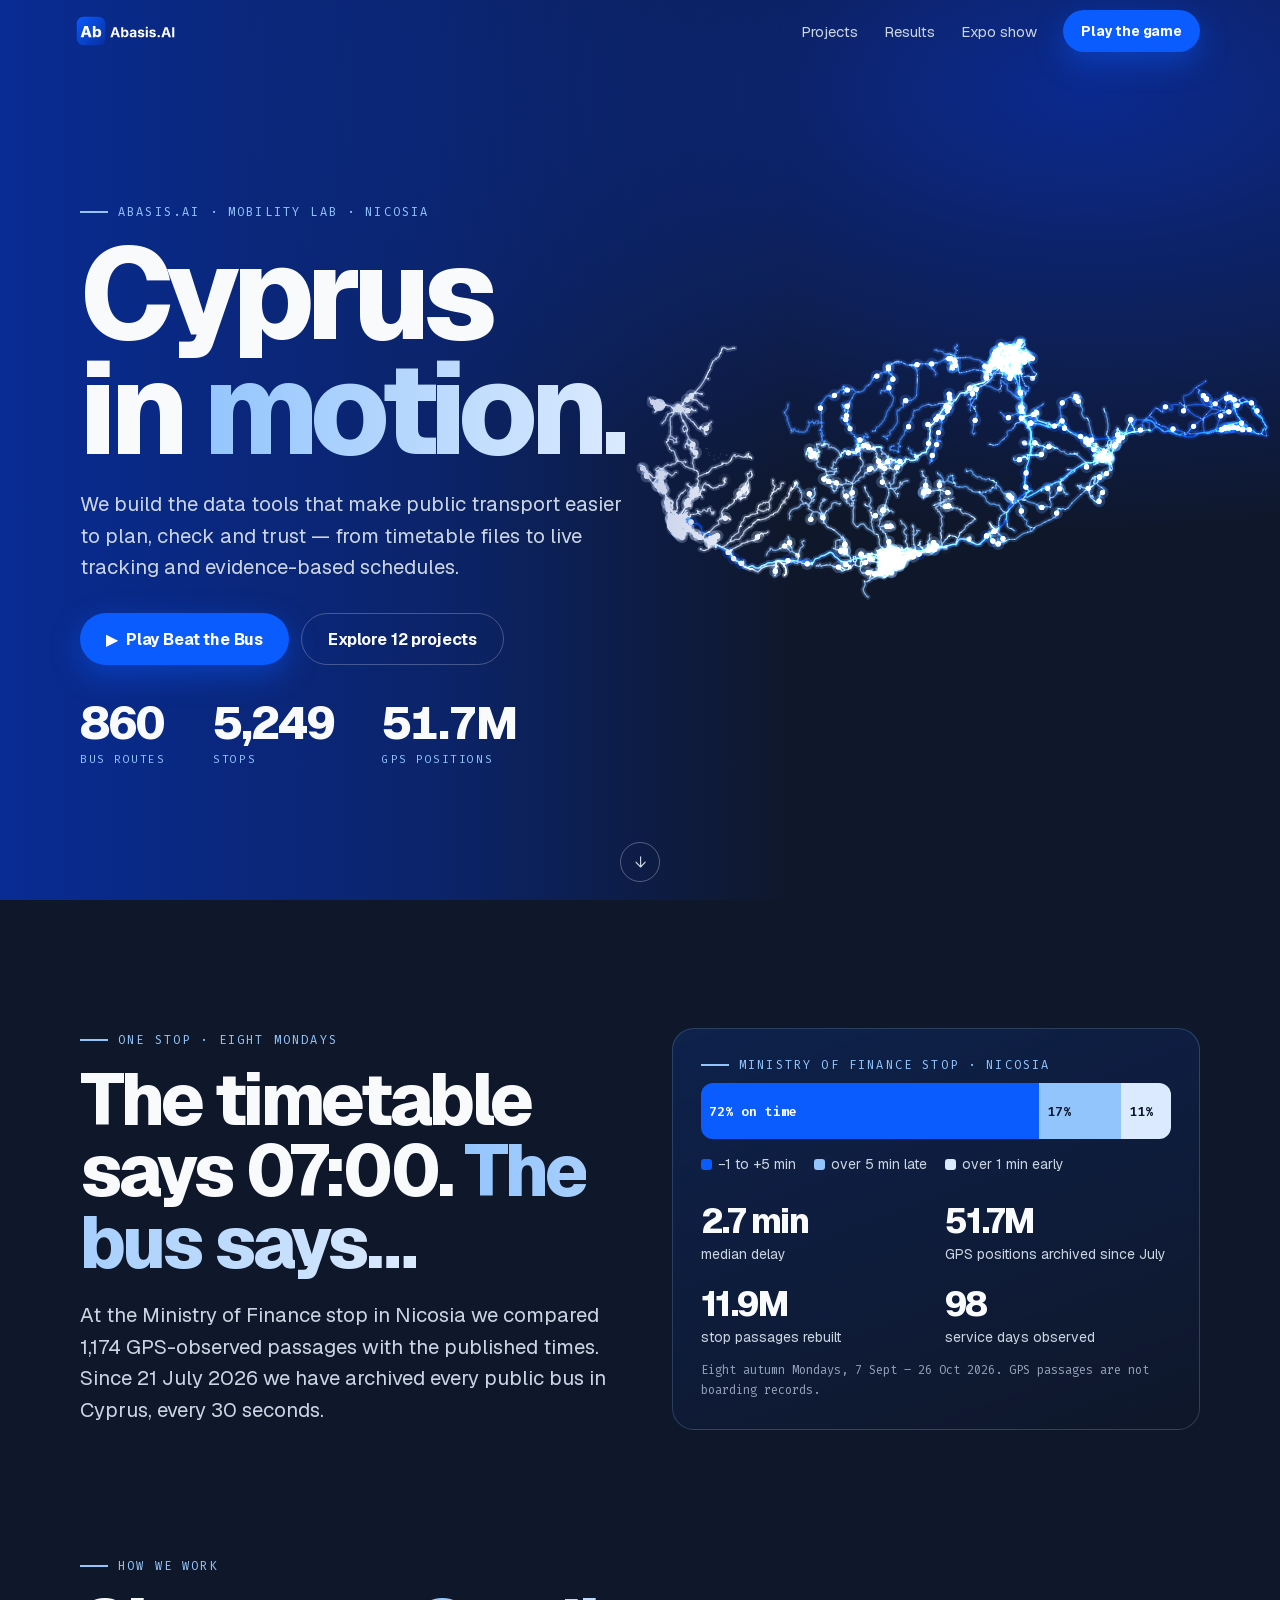
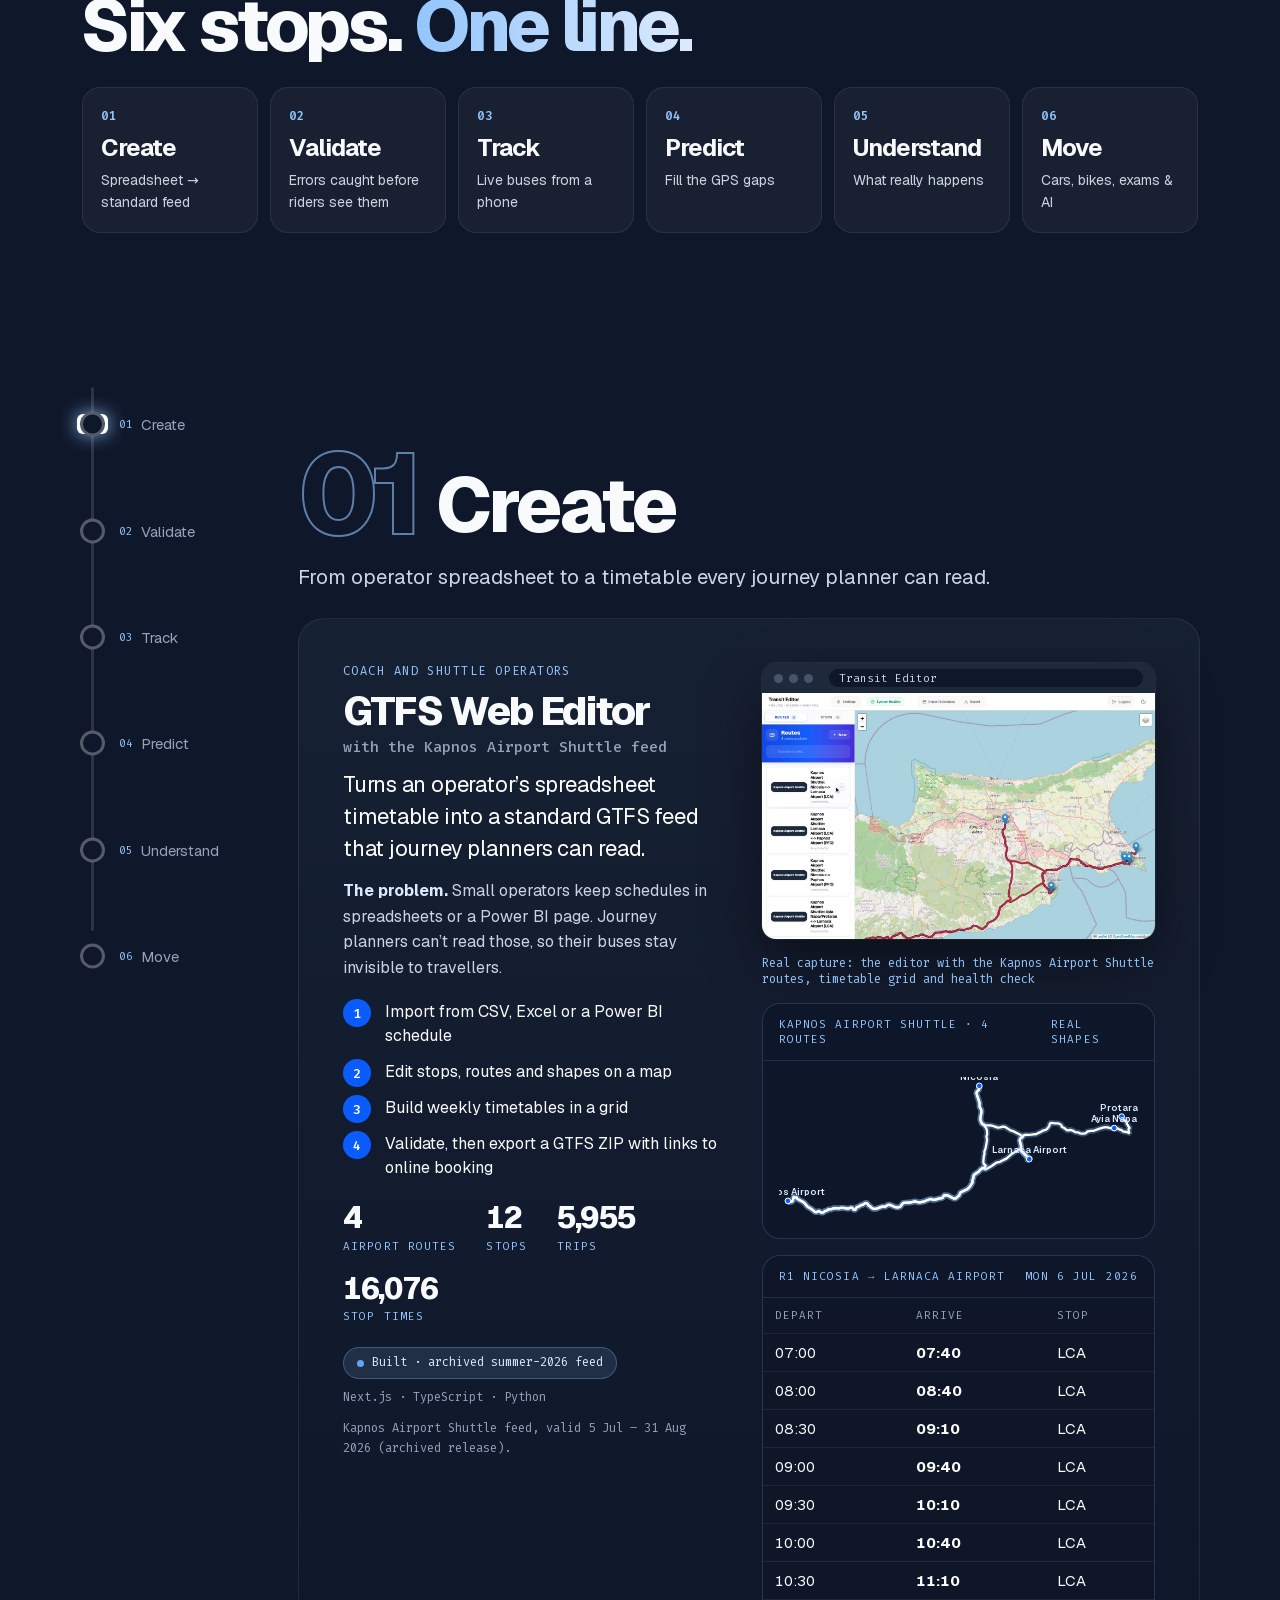
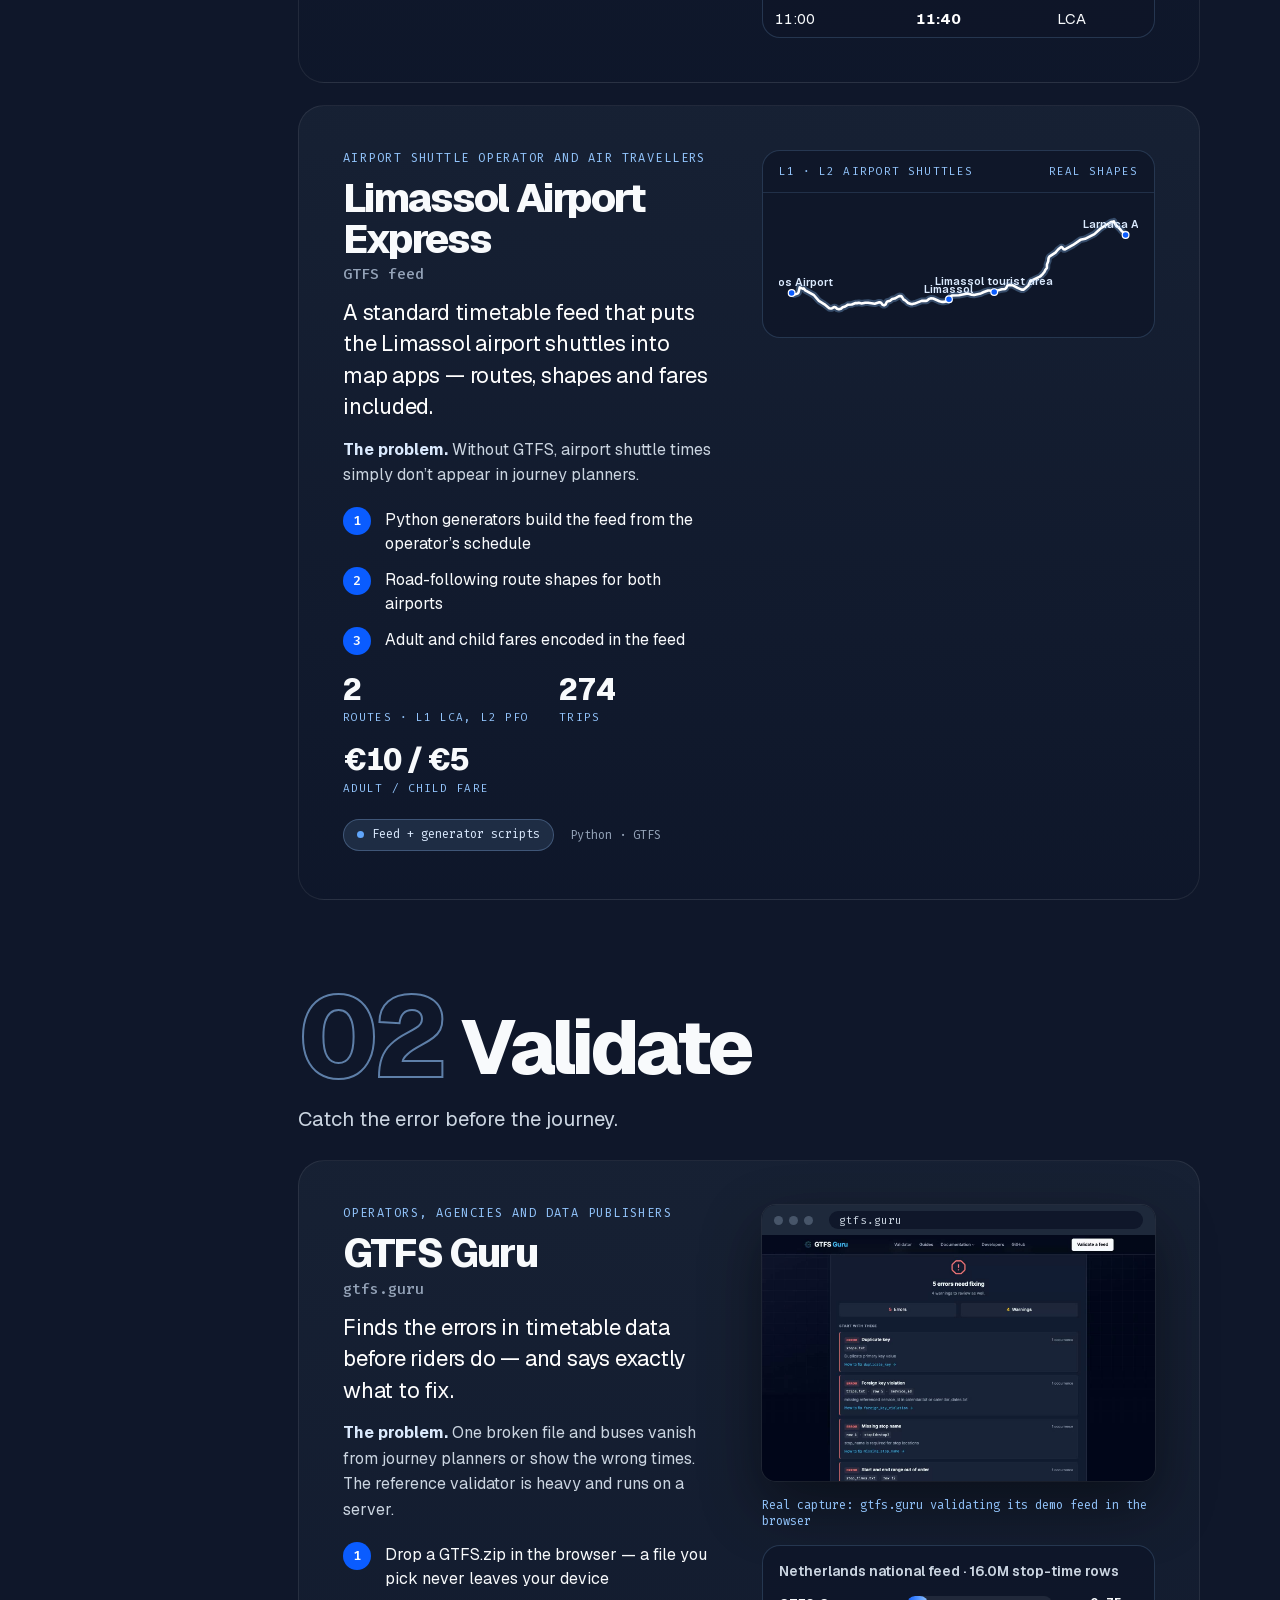
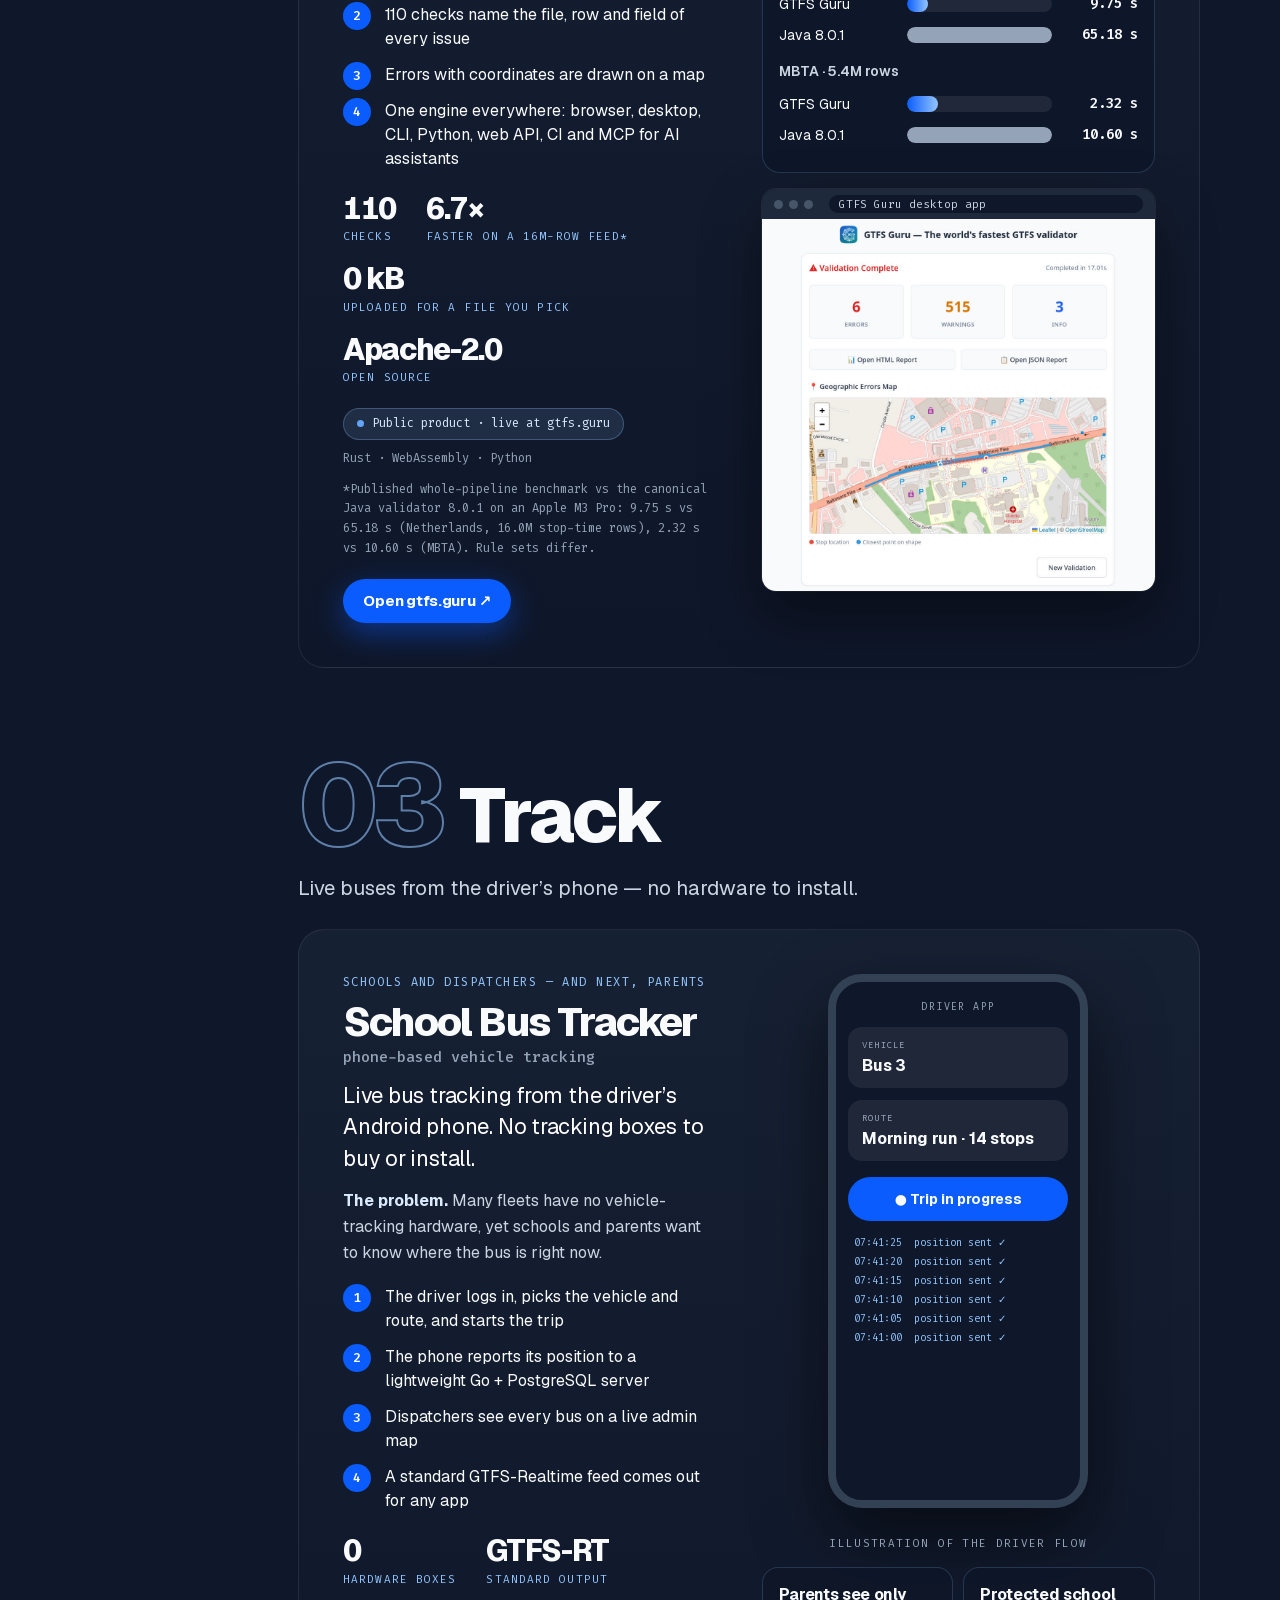
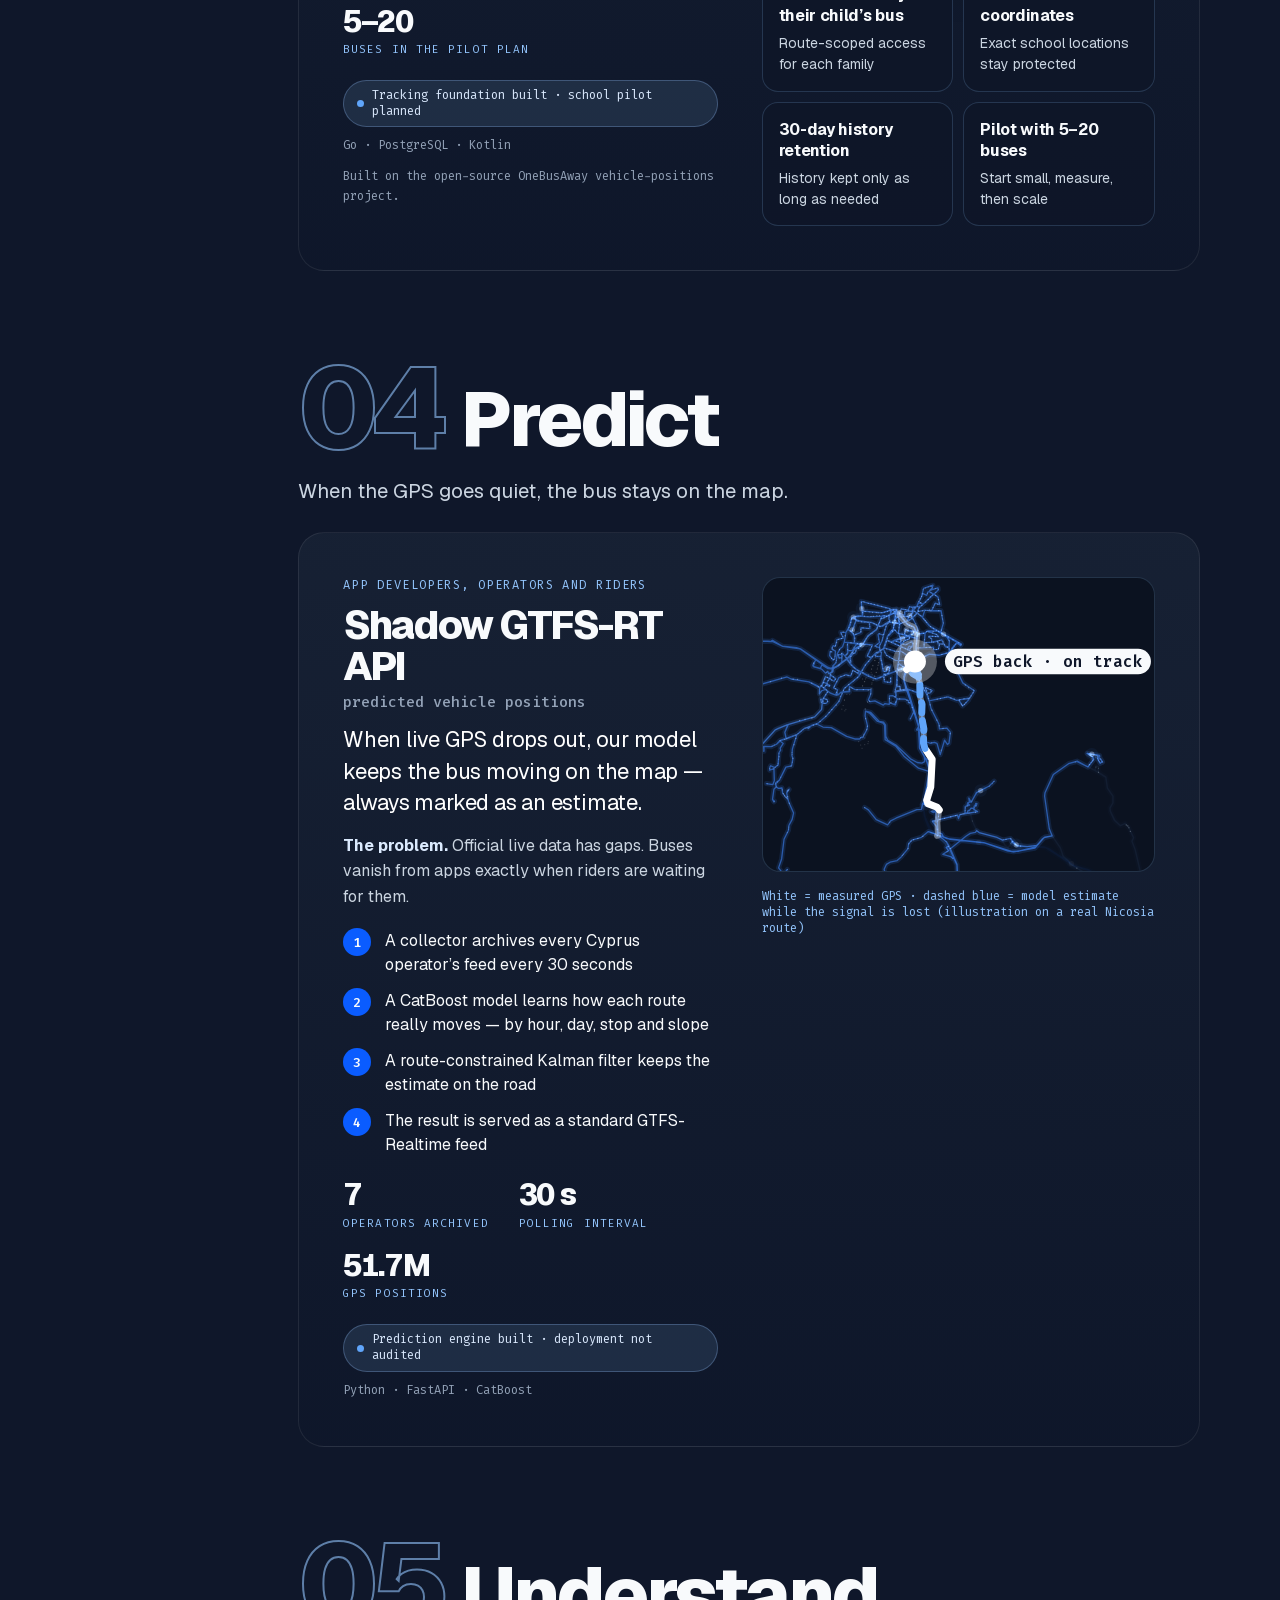
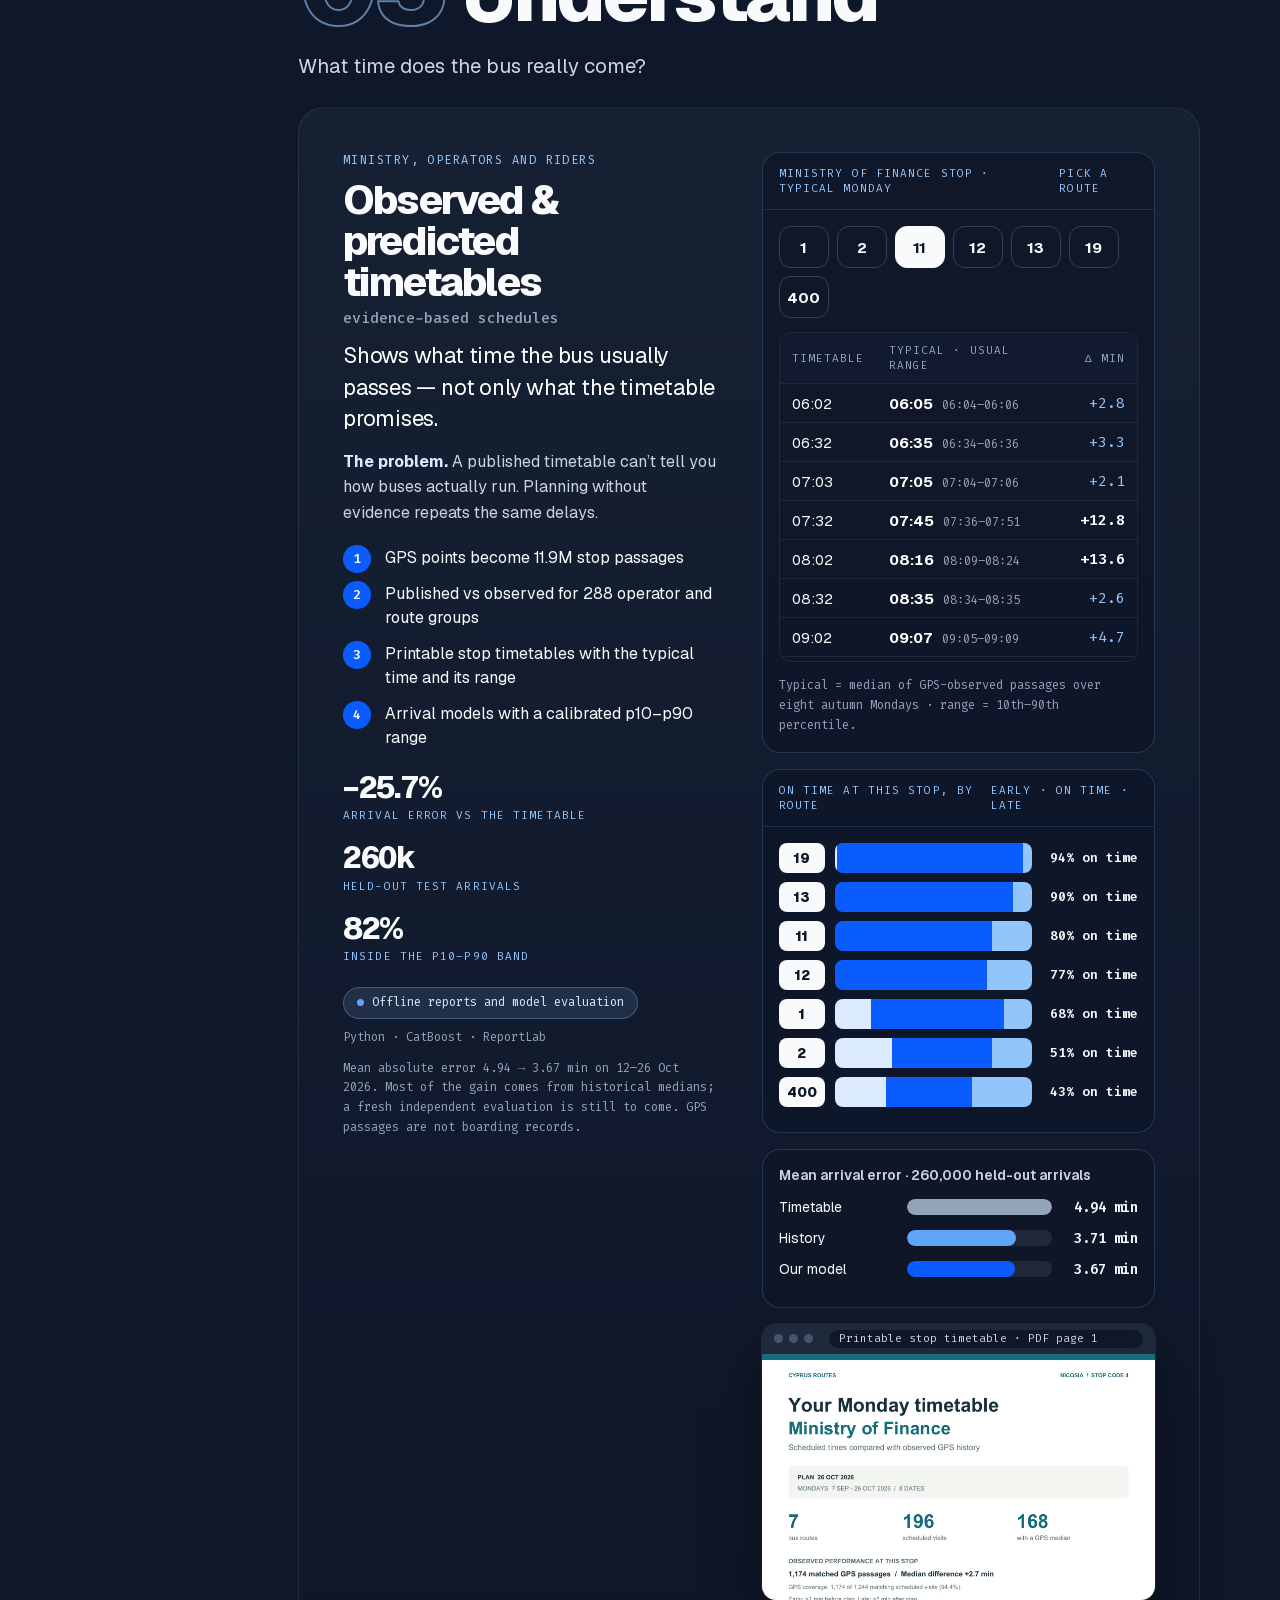
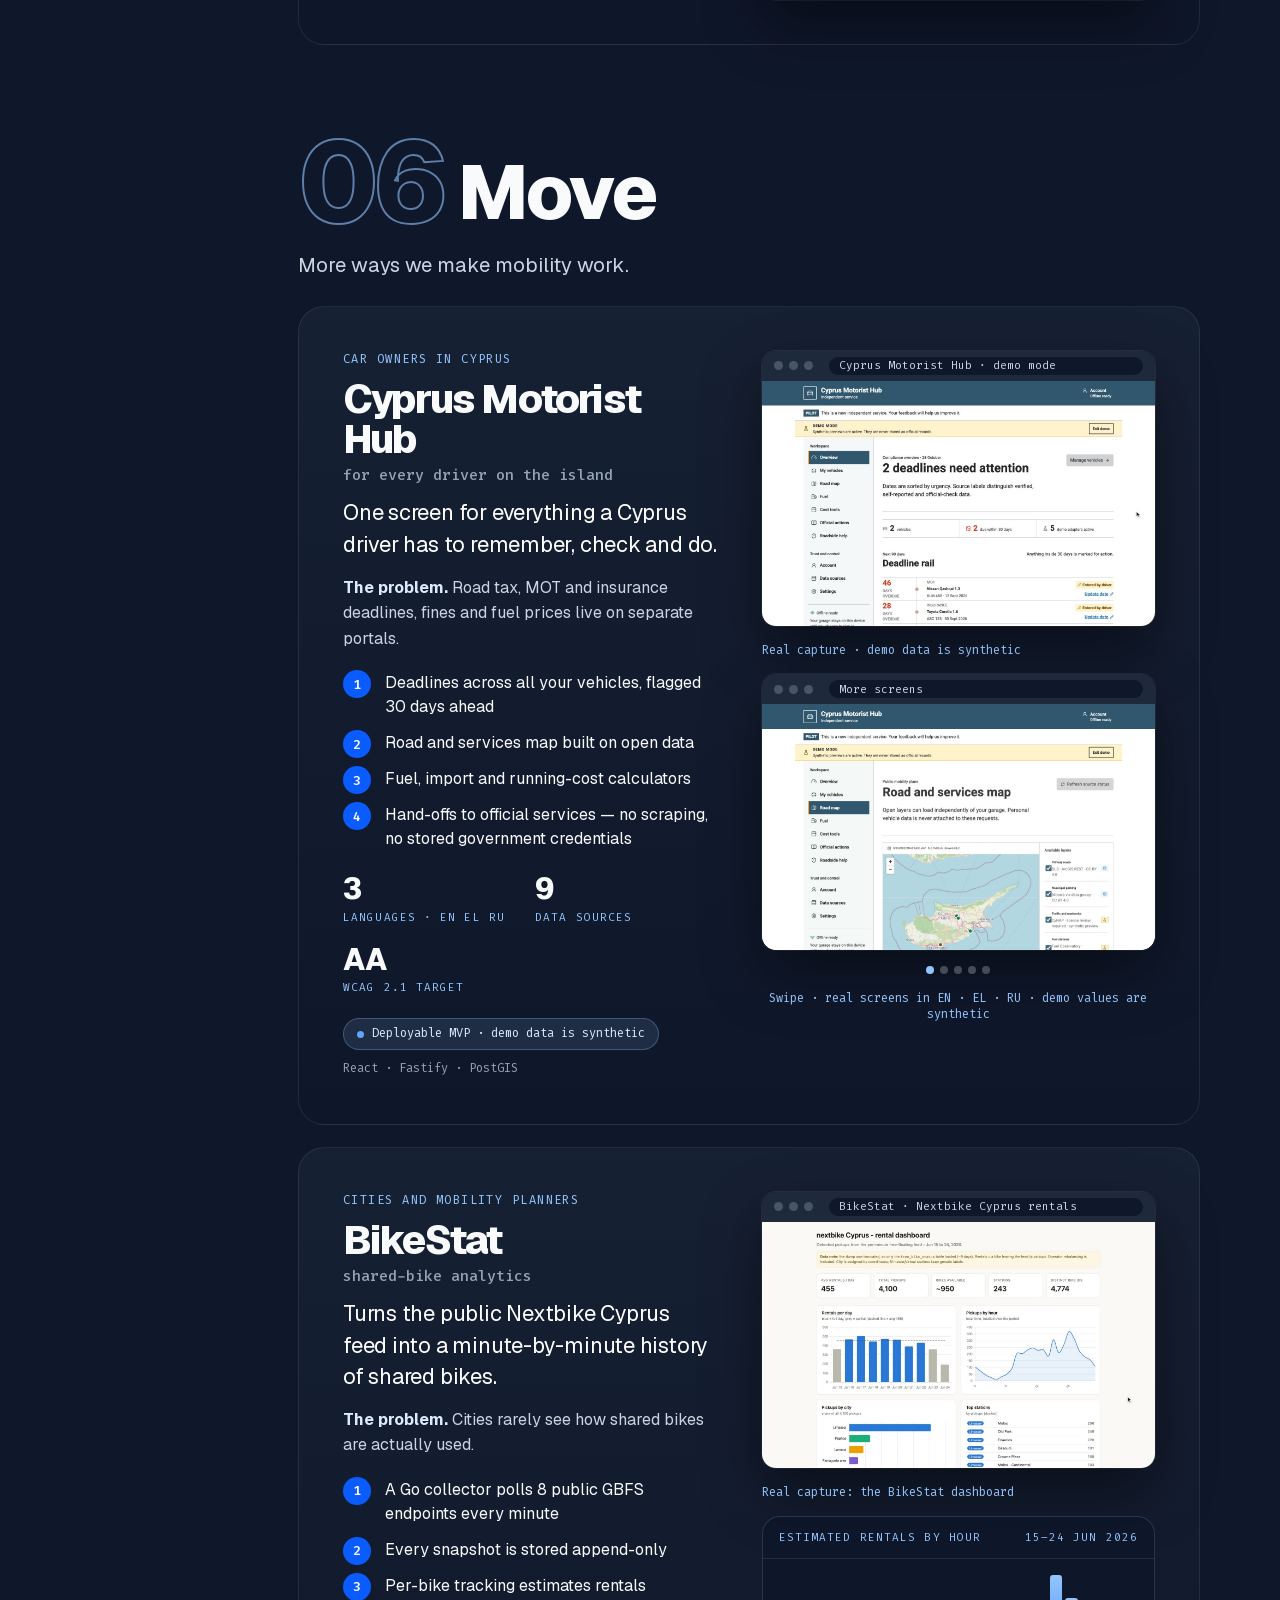
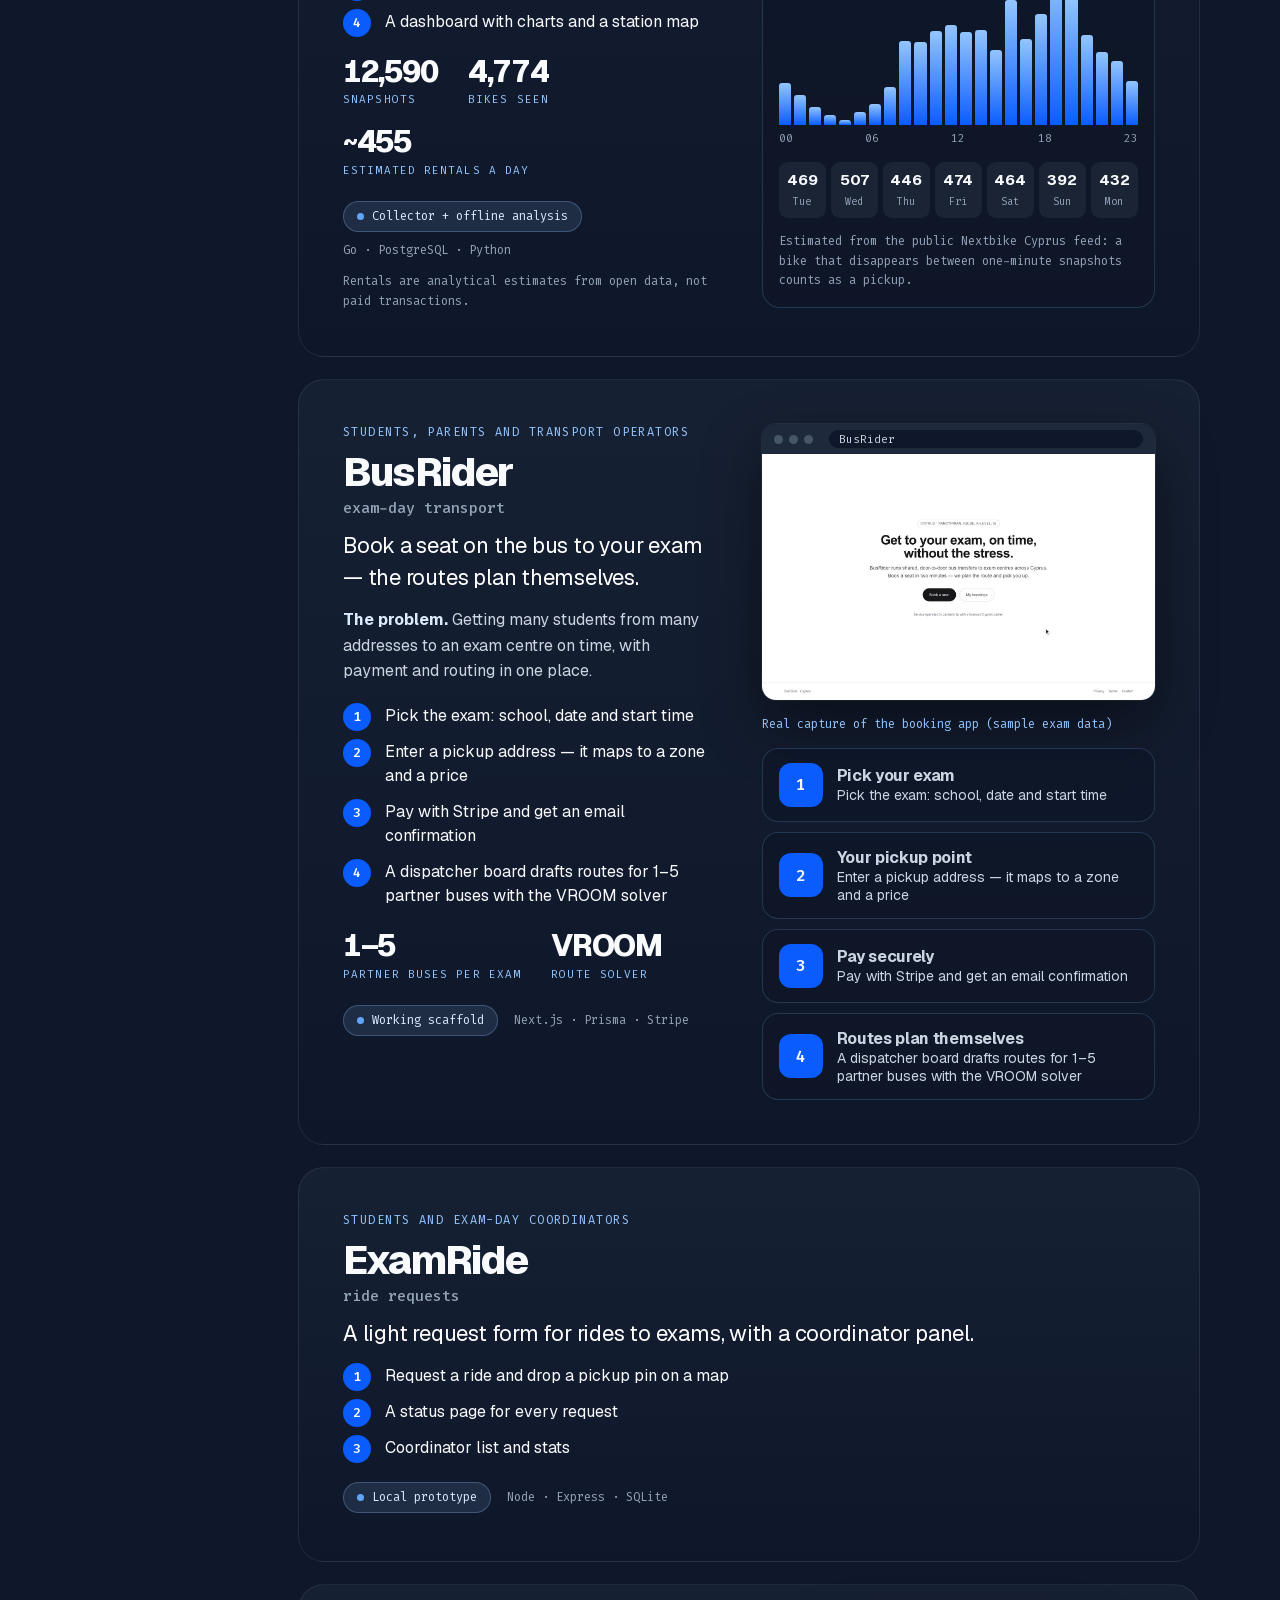
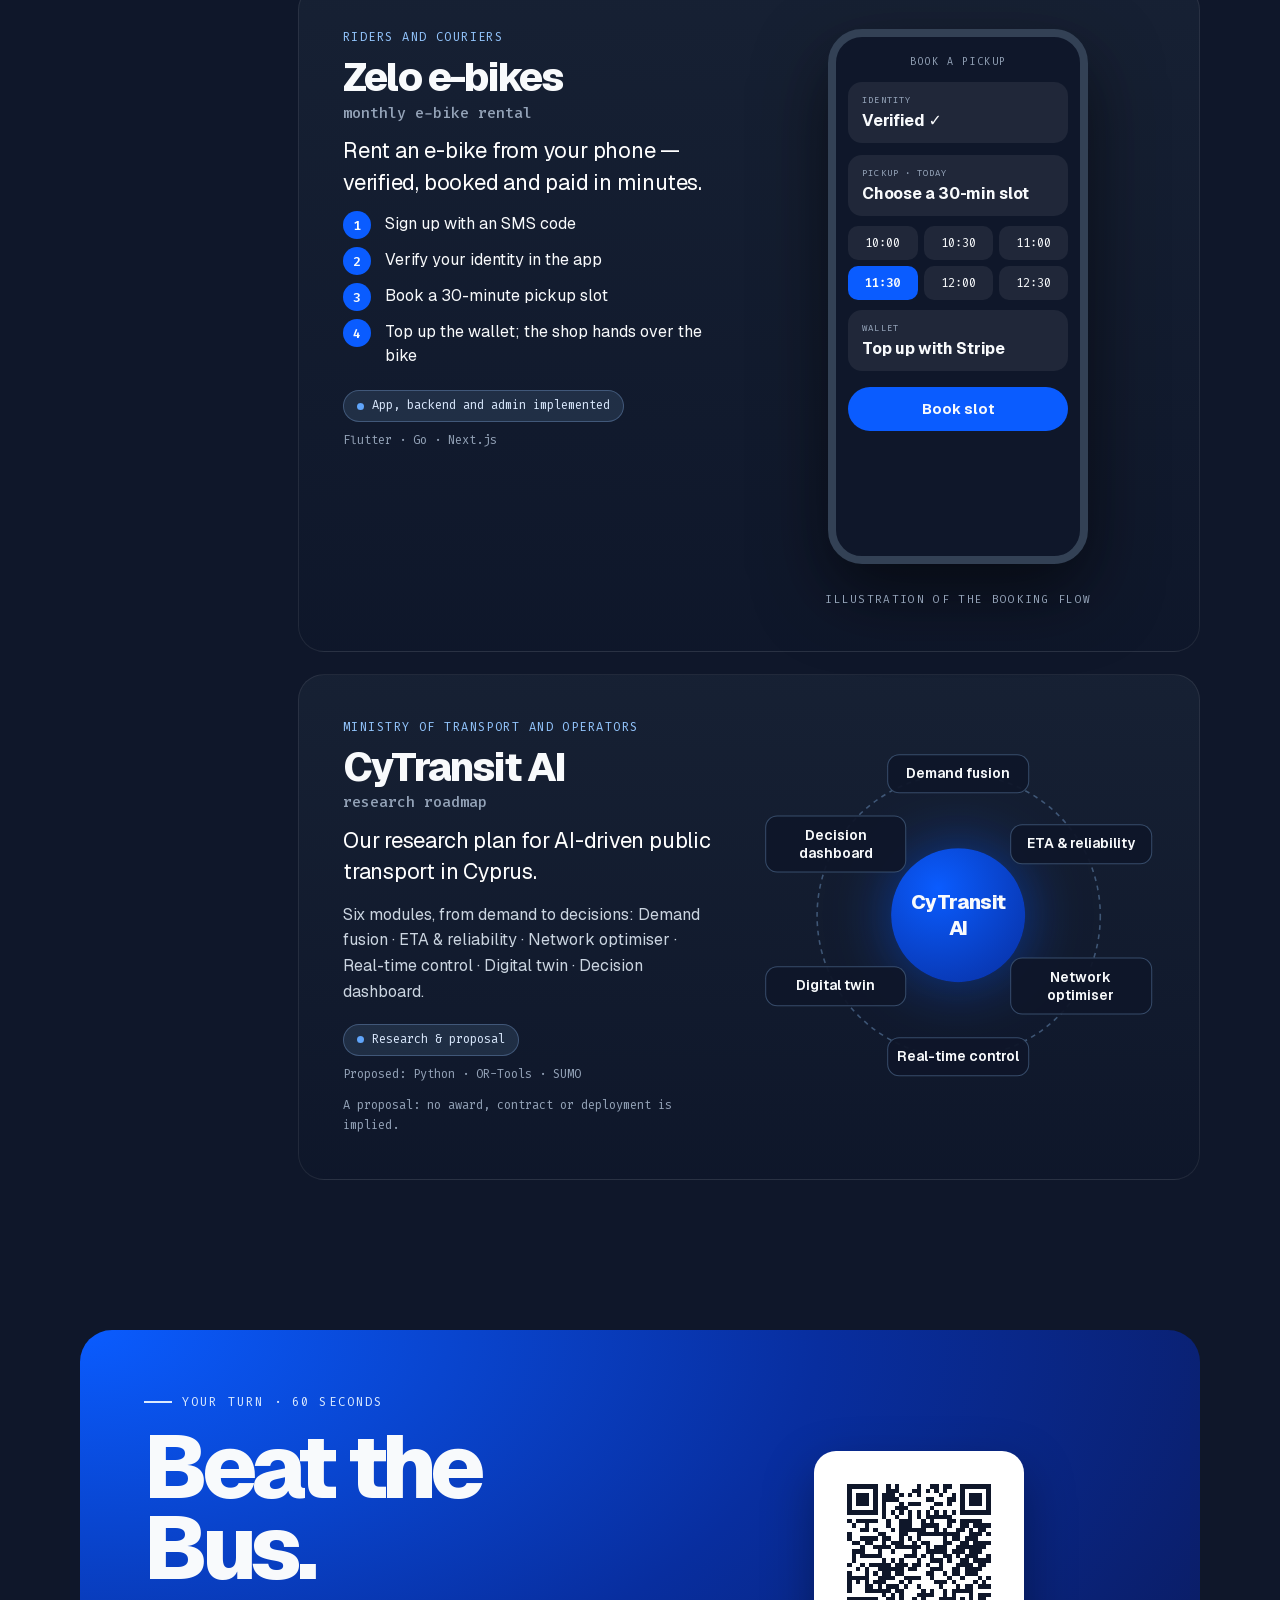
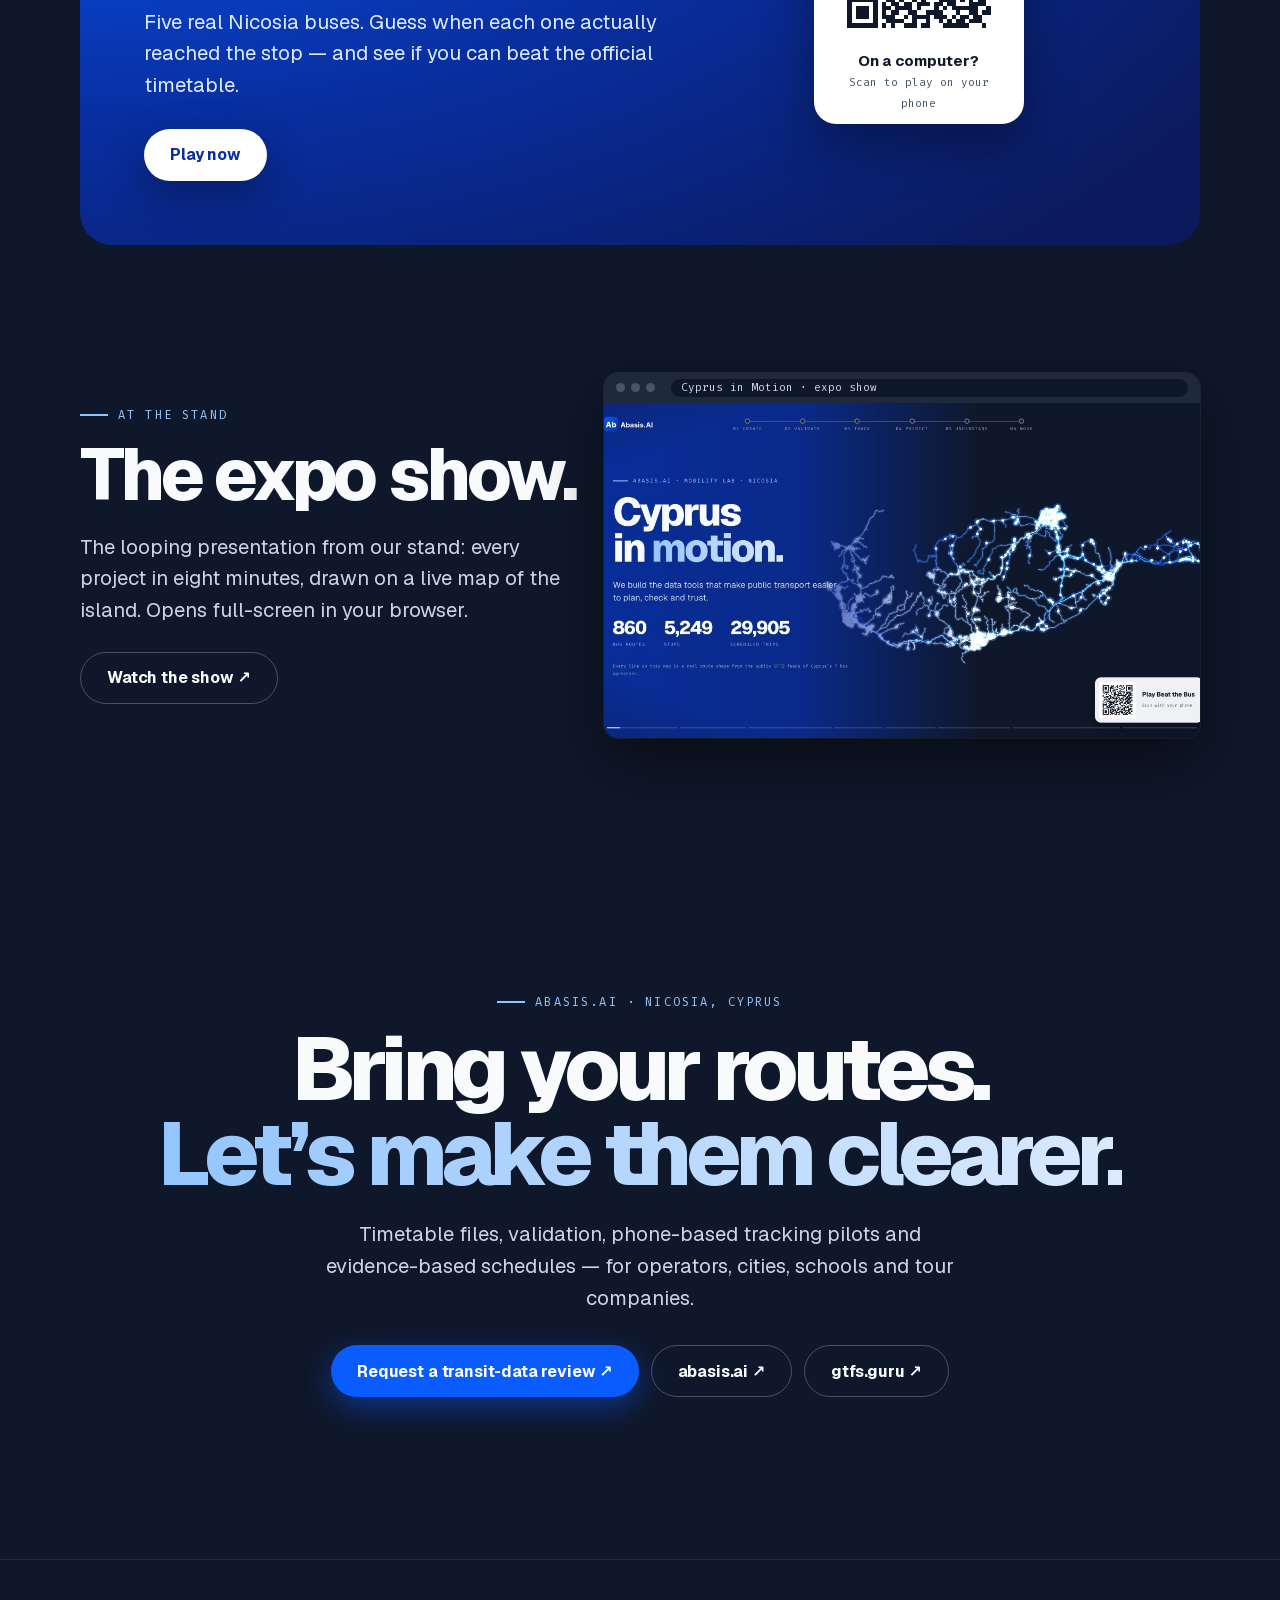
==== index.html @ db2552d0 "Cyprus in Motion expo kit: website, show, game and print Showcase site with all 12 Abasis.AI transpo" ====
<!doctype html>
<html lang="en">
<head>
<meta charset="utf-8">
<meta name="viewport" content="width=device-width, initial-scale=1, viewport-fit=cover">
<title>Cyprus in Motion — Abasis.AI transport projects</title>
<meta name="description" content="Twelve Abasis.AI projects that make public transport in Cyprus easier to plan, check and trust: GTFS creation and validation, phone-based tracking, predicted positions, observed timetables and more.">
<meta name="theme-color" content="#0F172A">
<meta property="og:type" content="website">
<meta property="og:title" content="Cyprus in Motion — Abasis.AI">
<meta property="og:description" content="Better data. Better journeys. Twelve transport projects built in Cyprus — and a game: can you beat the bus timetable?">
<meta property="og:url" content="https://abasis-ltd.github.io/cyprus-in-motion/">
<meta property="og:image" content="https://abasis-ltd.github.io/cyprus-in-motion/media/og.jpg">
<meta name="twitter:card" content="summary_large_image">
<link rel="icon" href="assets/abasis-icon.svg">
<link rel="stylesheet" href="expo.css">
<style>
  html { scroll-behavior: smooth; }
  html, body { height: auto; }
  body { overflow-x: hidden; }
  ::selection { background: var(--blue); color: #fff; }
  .wrap { max-width: 1200px; margin: 0 auto; padding: 0 20px; }
  @media (min-width: 900px) { .wrap { padding: 0 40px; } }
  h1, h2, h3 { margin: 0; letter-spacing: -.045em; }
  em { font-style: normal; background: linear-gradient(90deg, #93c5fd, #dbeafe); -webkit-background-clip: text; background-clip: text; color: transparent; }
  a { text-decoration: none; }
  .kicker { font-size: 12px; margin: 0 0 16px; display: flex; align-items: center; gap: 10px; }
  .kicker::before { content: ""; width: 28px; height: 2px; background: currentColor; }
  .lede { font-size: clamp(17px, 1.6vw, 21px); line-height: 1.55; color: var(--text-2); margin: 0; }
  .btn { display: inline-flex; align-items: center; justify-content: center; gap: 10px; min-height: 52px; padding: 0 26px; border-radius: 999px; font-weight: 700; font-size: 16px; letter-spacing: -.01em; transition: transform .15s, box-shadow .2s, background .2s; }
  .btn:active { transform: scale(.97); }
  .btn.primary { background: var(--blue); color: #fff; box-shadow: 0 10px 30px rgba(10,92,255,.45); }
  .btn.primary:hover { background: #2a6dff; box-shadow: 0 14px 40px rgba(10,92,255,.6); }
  .btn.ghost { color: var(--ink); border: 1.5px solid rgba(248,250,252,.25); }
  .btn.ghost:hover { border-color: var(--blue-soft); }
  .btn.small { min-height: 44px; padding: 0 20px; font-size: 15px; }
  .pill { display: inline-flex; align-items: center; gap: 8px; font-family: var(--mono); font-size: 12px; padding: 7px 13px; border-radius: 99px; background: rgba(147,197,253,.12); color: var(--blue-pale); border: 1px solid rgba(147,197,253,.28); line-height: 1.3; }
  .pill::before { content: ""; flex: none; width: 7px; height: 7px; border-radius: 50%; background: var(--blue-mid); }
  .fine { font-family: var(--mono); font-size: 12px; line-height: 1.65; color: var(--muted); margin: 14px 0 0; }
  .rv { opacity: 0; transform: translateY(26px); transition: opacity .8s cubic-bezier(.2,.7,.2,1), transform .8s cubic-bezier(.2,.7,.2,1); }
  .rv.in { opacity: 1; transform: none; }
  @media (prefers-reduced-motion: reduce) { .rv { opacity: 1; transform: none; transition: none; } html { scroll-behavior: auto; } }

  /* nav */
  .nav { position: fixed; top: 0; left: 0; right: 0; z-index: 30; padding: 10px 0; padding-top: max(10px, env(safe-area-inset-top)); transition: background .3s, backdrop-filter .3s; }
  .nav.solid { background: rgba(15,23,42,.82); backdrop-filter: blur(14px); -webkit-backdrop-filter: blur(14px); border-bottom: 1px solid rgba(248,250,252,.06); }
  .nav .wrap { display: flex; align-items: center; justify-content: space-between; gap: 16px; }
  .nav img { height: 38px; margin-left: -8px; display: block; }
  .nav nav { display: flex; align-items: center; gap: 26px; font-size: 15px; color: var(--text-2); }
  .nav nav a:hover { color: #fff; }
  .nav nav .hide-m { display: none; }
  @media (min-width: 860px) { .nav nav .hide-m { display: inline; } }
  .nav .btn { min-height: 42px; padding: 0 18px; font-size: 14px; }

  /* hero */
  .hero { position: relative; min-height: 100svh; display: flex; align-items: flex-end; overflow: hidden; background: radial-gradient(120% 90% at 85% 10%, #0b2a8f 0%, var(--night) 55%); }
  #hero-map { position: absolute; inset: 0; width: 100%; height: 100%; }
  .hero::after { content: ""; position: absolute; inset: 0; pointer-events: none; background: linear-gradient(180deg, rgba(15,23,42,0) 35%, rgba(15,23,42,.85) 78%, var(--night) 100%); }
  @media (min-width: 900px) { .hero { align-items: center; } .hero::after { background: linear-gradient(90deg, rgba(8,46,159,.9) 0%, rgba(8,46,159,.55) 34%, rgba(15,23,42,0) 62%), linear-gradient(180deg, transparent 75%, var(--night) 100%); } }
  .hero-in { position: relative; z-index: 2; padding-bottom: 48px; padding-top: 120px; width: 100%; }
  .hero-in > * { max-width: 620px; }
  .hero h1 { font-size: clamp(60px, 13vw, 128px); line-height: .9; letter-spacing: -.06em; font-weight: 800; margin-bottom: 22px; }
  .hero .lede { max-width: 560px; margin-bottom: 30px; }
  .cta-row { display: flex; flex-wrap: wrap; gap: 12px; margin-bottom: 34px; }
  .hero-stats { display: flex; gap: clamp(22px, 4vw, 48px); flex-wrap: wrap; }
  .hero-stats b { display: block; font-size: clamp(30px, 4vw, 46px); font-weight: 800; letter-spacing: -.045em; font-variant-numeric: tabular-nums; line-height: 1.05; }
  .hero-stats span { font-family: var(--mono); font-size: 11px; letter-spacing: .14em; text-transform: uppercase; color: var(--blue-soft); }
  .scroll-cue { position: absolute; z-index: 3; left: 50%; bottom: 18px; transform: translateX(-50%); width: 40px; height: 40px; border-radius: 50%; border: 1.5px solid rgba(248,250,252,.3); display: none; place-items: center; color: var(--text-2); animation: bob 2s infinite; }
  @media (min-width: 900px) { .scroll-cue { display: grid; } }
  @keyframes bob { 50% { transform: translate(-50%, 6px); } }

  section { position: relative; }
  .band { padding: clamp(72px, 10vw, 130px) 0; }
  .two { display: grid; gap: 40px; align-items: center; }
  @media (min-width: 900px) { .two { grid-template-columns: 1fr 1fr; gap: 64px; } }
  h2.big { font-size: clamp(38px, 5.6vw, 72px); line-height: 1; font-weight: 800; margin-bottom: 20px; }

  /* truth */
  .truth-card { padding: 28px; border-radius: 22px; background: linear-gradient(160deg, rgba(10,92,255,.16), rgba(15,23,42,.6)); border: 1px solid rgba(147,197,253,.22); }
  .split { display: flex; height: 56px; border-radius: 12px; overflow: hidden; margin: 6px 0 16px; }
  .split div { display: flex; align-items: center; padding: 0 8px; font-family: var(--mono); font-size: 13px; font-weight: 600; white-space: nowrap; overflow: hidden; width: 0; transition: width 1.4s cubic-bezier(.2,.7,.2,1); }
  .legend { display: flex; gap: 18px; flex-wrap: wrap; font-size: 14px; color: var(--text-2); }
  .legend i { display: inline-block; width: 11px; height: 11px; border-radius: 3px; margin-right: 6px; vertical-align: -1px; }
  .big-facts { display: grid; grid-template-columns: repeat(2, 1fr); gap: 18px; margin-top: 26px; }
  .big-facts b { display: block; font-size: 34px; font-weight: 800; letter-spacing: -.045em; }
  .big-facts span { font-size: 14px; color: var(--text-2); }

  /* the line overview */
  .line-strip { display: grid; grid-auto-flow: column; grid-auto-columns: minmax(170px, 1fr); gap: 12px; overflow-x: auto; padding: 6px 2px 18px; scroll-snap-type: x mandatory; -webkit-overflow-scrolling: touch; }
  .line-strip a { scroll-snap-align: start; position: relative; padding: 20px 18px 20px; border-radius: 18px; background: rgba(248,250,252,.04); border: 1px solid rgba(248,250,252,.08); transition: border-color .2s, transform .2s; }
  .line-strip a:hover { border-color: var(--blue-soft); transform: translateY(-3px); }
  .line-strip b { display: block; font-family: var(--mono); font-size: 12px; color: var(--blue-soft); letter-spacing: .12em; margin-bottom: 8px; }
  .line-strip strong { display: block; font-size: 24px; letter-spacing: -.04em; margin-bottom: 6px; }
  .line-strip span { font-size: 14px; color: var(--text-2); line-height: 1.4; }

  /* chapters + projects */
  .rail-layout { display: block; }
  @media (min-width: 1100px) { .rail-layout { display: grid; grid-template-columns: 170px 1fr; gap: 48px; } }
  .rail { display: none; }
  @media (min-width: 1100px) { .rail { display: block; position: sticky; top: 110px; height: calc(100vh - 160px); max-height: 560px; } }
  .rail .track { position: absolute; left: 11px; top: 8px; bottom: 8px; width: 3px; border-radius: 3px; background: rgba(248,250,252,.12); }
  .rail .fill { position: absolute; left: 11px; top: 8px; width: 3px; border-radius: 3px; background: linear-gradient(180deg, var(--blue), var(--blue-soft)); height: 0; }
  .rail a { position: absolute; left: 0; display: flex; align-items: center; gap: 14px; transform: translateY(-50%); color: var(--muted); font-size: 15px; transition: color .2s; }
  .rail a i { width: 25px; height: 25px; border-radius: 50%; background: var(--night); border: 3px solid rgba(248,250,252,.3); flex: none; transition: all .25s; }
  .rail a.on { color: #fff; } .rail a.on i { background: var(--blue); border-color: var(--blue-soft); box-shadow: 0 0 0 6px rgba(10,92,255,.25); }
  .rail a span { font-family: var(--mono); font-size: 11px; color: var(--blue-soft); margin-right: -6px; }
  .rail .bus { position: absolute; left: -3px; width: 31px; height: 20px; border-radius: 6px; background: #fff; box-shadow: 0 0 18px rgba(147,197,253,.9); transform: translateY(-50%); }
  .rail .bus::before { content: ""; position: absolute; left: 4px; right: 4px; top: 4px; height: 7px; background: repeating-linear-gradient(90deg, var(--blue) 0 5px, transparent 5px 8px); }

  .chapter { padding-top: 40px; scroll-margin-top: 70px; }
  .ch-head { display: flex; align-items: flex-end; gap: 18px; margin: 30px 0 28px; flex-wrap: wrap; }
  .ch-head .n { font-weight: 800; font-size: clamp(64px, 9vw, 120px); line-height: .78; letter-spacing: -.06em; color: transparent; -webkit-text-stroke: 2px rgba(147,197,253,.6); }
  .ch-head h2 { font-size: clamp(40px, 6vw, 76px); font-weight: 800; line-height: .9; }
  .ch-head p { flex-basis: 100%; font-size: clamp(17px, 1.6vw, 21px); color: var(--text-2); margin: 6px 0 0; }

  .proj { display: grid; gap: 28px; padding: 30px 22px; border-radius: 26px; margin-bottom: 22px; background: linear-gradient(180deg, rgba(30,41,59,.55), rgba(15,23,42,.55)); border: 1px solid rgba(248,250,252,.08); scroll-margin-top: 80px; }
  @media (min-width: 900px) { .proj { grid-template-columns: 1fr 1.05fr; gap: 44px; padding: 44px; align-items: start; } .proj.text-only { grid-template-columns: 1fr; } }
  .proj .who { font-family: var(--mono); font-size: 12px; letter-spacing: .12em; text-transform: uppercase; color: var(--blue-soft); margin: 0 0 12px; }
  .proj h3 { font-size: clamp(28px, 3.2vw, 40px); font-weight: 800; line-height: 1.02; margin-bottom: 14px; }
  .proj h3 span { display: block; font-size: 15px; font-weight: 500; letter-spacing: 0; color: var(--muted); margin-top: 8px; font-family: var(--mono); }
  .proj .one { font-size: clamp(18px, 1.7vw, 22px); line-height: 1.45; margin: 0 0 14px; color: #fff; letter-spacing: -.01em; }
  .proj .problem { font-size: 16px; line-height: 1.6; color: var(--text-2); margin: 0 0 20px; }
  .proj .problem b { color: var(--blue-pale); }
  .steps { list-style: none; padding: 0; margin: 0 0 22px; counter-reset: s; }
  .steps li { position: relative; padding-left: 42px; margin-bottom: 12px; font-size: 16px; line-height: 1.5; }
  .steps li::before { counter-increment: s; content: counter(s); position: absolute; left: 0; top: -1px; width: 28px; height: 28px; border-radius: 50%; background: var(--blue); display: grid; place-items: center; font-family: var(--mono); font-size: 13px; font-weight: 600; }
  .nums { display: flex; flex-wrap: wrap; gap: 18px 30px; margin: 0 0 22px; }
  .nums b { display: block; font-size: 30px; font-weight: 800; letter-spacing: -.045em; line-height: 1.05; font-variant-numeric: tabular-nums; }
  .nums span { font-family: var(--mono); font-size: 11px; letter-spacing: .1em; text-transform: uppercase; color: var(--blue-soft); }
  .meta { display: flex; flex-wrap: wrap; gap: 10px 16px; align-items: center; margin-bottom: 4px; }
  .meta .stack { font-family: var(--mono); font-size: 12px; color: var(--muted); }
  .proj .actions { margin-top: 20px; display: flex; flex-wrap: wrap; gap: 10px; }

  /* media */
  .media { display: grid; gap: 16px; min-width: 0; }
  .frame { border-radius: 14px; overflow: hidden; background: #0b1220; box-shadow: 0 24px 60px rgba(0,0,0,.45), 0 0 0 1px rgba(255,255,255,.08); }
  .frame .bar { height: 30px; display: flex; align-items: center; gap: 6px; padding: 0 12px; background: #1e293b; }
  .frame .bar i { width: 9px; height: 9px; border-radius: 50%; background: #475569; }
  .frame .bar span { margin-left: 10px; flex: 1; height: 18px; border-radius: 9px; background: #0f172a; font-family: var(--mono); font-size: 11px; color: var(--text-2); display: flex; align-items: center; padding-left: 10px; overflow: hidden; white-space: nowrap; }
  .frame video, .frame img { display: block; width: 100%; height: auto; }
  .cap { font-family: var(--mono); font-size: 12px; color: var(--blue-soft); }
  .panel { border-radius: 18px; background: rgba(15,23,42,.85); border: 1px solid rgba(147,197,253,.18); overflow: hidden; }
  .panel .hd { display: flex; justify-content: space-between; gap: 12px; font-family: var(--mono); font-size: 11px; letter-spacing: .1em; text-transform: uppercase; color: var(--blue-soft); padding: 13px 16px; border-bottom: 1px solid rgba(147,197,253,.14); }
  .panel .bd { padding: 16px; }
  .mini-map svg { display: block; width: 100%; height: auto; }
  table.t { width: 100%; border-collapse: collapse; font-variant-numeric: tabular-nums; }
  table.t th { text-align: left; font-family: var(--mono); font-weight: 400; font-size: 11px; letter-spacing: .1em; text-transform: uppercase; color: var(--muted); padding: 10px 12px; }
  table.t td { padding: 9px 12px; border-top: 1px solid rgba(248,250,252,.07); font-size: 15px; }
  table.t td.hl { font-weight: 700; color: #fff; }
  table.t td.d { font-family: var(--mono); color: var(--blue-soft); }
  table.t td.d.big { color: #fff; font-weight: 600; }
  table.t .rng { font-weight: 400; font-family: var(--mono); font-size: 12px; color: var(--muted); margin-left: 6px; white-space: nowrap; }
  .race .lane { display: grid; grid-template-columns: 116px 1fr 74px; gap: 12px; align-items: center; margin-bottom: 12px; font-size: 14px; }
  .race .tr { height: 16px; border-radius: 99px; background: rgba(248,250,252,.08); overflow: hidden; }
  .race .tr div { height: 100%; width: 0; border-radius: 99px; transition: width 1.6s cubic-bezier(.2,.7,.2,1); }
  .race b { font-family: var(--mono); font-size: 14px; text-align: right; }
  .race h4 { margin: 0 0 14px; font-size: 14px; font-weight: 600; color: var(--text-2); }
  .phone { width: 260px; max-width: 78%; aspect-ratio: 9 / 18.5; margin: 0 auto; border-radius: 34px; border: 8px solid #334155; background: var(--night); box-shadow: 0 30px 70px rgba(0,0,0,.55); overflow: hidden; display: flex; flex-direction: column; }
  .phone .top { padding: 18px 0 8px; text-align: center; font-family: var(--mono); font-size: 10px; letter-spacing: .14em; color: var(--muted); }
  .phone .card { margin: 6px 12px; padding: 12px 14px; border-radius: 14px; background: rgba(248,250,252,.07); }
  .phone .card small { display: block; font-family: var(--mono); font-size: 9px; letter-spacing: .12em; text-transform: uppercase; color: var(--muted); margin-bottom: 4px; }
  .phone .card b { font-size: 16px; letter-spacing: -.02em; }
  .phone .go { margin: 10px 12px; padding: 13px 0; border-radius: 99px; background: var(--blue); text-align: center; font-weight: 700; font-size: 14px; }
  .phone .log { font-family: var(--mono); font-size: 10px; line-height: 1.9; color: var(--blue-soft); padding: 2px 18px; white-space: pre; }
  .phone .slots { display: grid; grid-template-columns: repeat(3, 1fr); gap: 6px; margin: 4px 12px; }
  .phone .slots span { text-align: center; padding: 9px 0; border-radius: 10px; background: rgba(248,250,252,.07); font-family: var(--mono); font-size: 12px; }
  .phone .slots span.on { background: var(--blue); font-weight: 600; }
  .illus { text-align: center; font-family: var(--mono); font-size: 11px; letter-spacing: .12em; color: var(--muted); margin-top: 12px; }
  .grid2 { display: grid; grid-template-columns: 1fr 1fr; gap: 10px; }
  .feat { padding: 16px; border-radius: 16px; background: rgba(15,23,42,.85); border: 1px solid rgba(147,197,253,.18); }
  .feat b { display: block; font-size: 16px; letter-spacing: -.02em; margin-bottom: 6px; }
  .feat span { font-size: 14px; color: var(--text-2); line-height: 1.45; }
  #ghost { display: block; width: 100%; aspect-ratio: 4 / 3; border-radius: 18px; background: #0b1220; border: 1px solid rgba(147,197,253,.18); }
  .chips { display: flex; flex-wrap: wrap; gap: 8px; }
  .chips button { font: inherit; font-size: 15px; font-weight: 700; min-width: 50px; height: 42px; border-radius: 12px; border: 1.5px solid rgba(248,250,252,.18); background: transparent; color: var(--ink); cursor: pointer; }
  .chips button.on { background: var(--ink); color: var(--on-light); border-color: var(--ink); }
  .tt-scroll { max-height: 330px; overflow: auto; border-radius: 12px; border: 1px solid rgba(248,250,252,.07); }
  .tt-scroll thead th { position: sticky; top: 0; background: #111a2e; }
  .prow { display: grid; grid-template-columns: 46px 1fr 96px; gap: 10px; align-items: center; margin-bottom: 9px; }
  .prow .rn { height: 30px; border-radius: 8px; background: var(--ink); color: var(--on-light); font-weight: 800; display: grid; place-items: center; font-size: 14px; }
  .prow .pb { display: flex; height: 30px; border-radius: 8px; overflow: hidden; background: rgba(248,250,252,.06); }
  .prow .pb div { height: 100%; width: 0; transition: width 1.3s cubic-bezier(.2,.7,.2,1); }
  .prow b { font-family: var(--mono); font-size: 13px; text-align: right; }
  .hours { display: flex; align-items: flex-end; gap: 3px; height: 150px; }
  .hours div { flex: 1; border-radius: 3px 3px 0 0; background: linear-gradient(180deg, var(--blue-soft), var(--blue)); height: 0; transition: height 1s cubic-bezier(.2,.7,.2,1); }
  .axis { display: flex; justify-content: space-between; font-family: var(--mono); font-size: 11px; color: var(--muted); margin-top: 6px; }
  .days { display: grid; grid-template-columns: repeat(7, 1fr); gap: 5px; margin-top: 16px; }
  .days div { text-align: center; padding: 8px 0; border-radius: 9px; background: rgba(248,250,252,.06); }
  .days b { display: block; font-size: 15px; } .days span { font-family: var(--mono); font-size: 10px; color: var(--muted); }
  .carousel { display: grid; grid-auto-flow: column; grid-auto-columns: 100%; overflow-x: auto; scroll-snap-type: x mandatory; border-radius: 0 0 14px 14px; scrollbar-width: none; }
  .carousel::-webkit-scrollbar { display: none; }
  .carousel img { scroll-snap-align: start; width: 100%; aspect-ratio: 16 / 10; object-fit: cover; object-position: top; background: #fff; }
  .dots { display: flex; gap: 6px; justify-content: center; } .dots i { width: 8px; height: 8px; border-radius: 50%; background: rgba(248,250,252,.25); } .dots i.on { background: var(--blue-soft); }
  .flow { display: grid; gap: 10px; }
  .flow div { display: grid; grid-template-columns: 44px 1fr; gap: 14px; align-items: center; padding: 14px 16px; border-radius: 16px; background: rgba(15,23,42,.85); border: 1px solid rgba(147,197,253,.18); }
  .flow i { width: 44px; height: 44px; border-radius: 12px; background: var(--blue); display: grid; place-items: center; font-style: normal; font-family: var(--mono); font-weight: 600; }
  .flow b { display: block; font-size: 16px; letter-spacing: -.02em; } .flow span { font-size: 14px; color: var(--text-2); }
  .ring { position: relative; width: 100%; max-width: 420px; aspect-ratio: 1; margin: 0 auto; }
  .ring .core { position: absolute; left: 50%; top: 50%; transform: translate(-50%, -50%); width: 34%; aspect-ratio: 1; border-radius: 50%; background: radial-gradient(circle at 35% 30%, var(--blue), var(--blue-deep)); display: grid; place-items: center; text-align: center; font-weight: 800; font-size: clamp(14px, 2.4vw, 20px); letter-spacing: -.03em; box-shadow: 0 0 60px rgba(10,92,255,.5); }
  .ring .mod { position: absolute; transform: translate(-50%, -50%); width: 36%; padding: 10px 8px; border-radius: 12px; background: rgba(15,23,42,.94); border: 1px solid rgba(147,197,253,.3); text-align: center; font-size: clamp(12px, 1.7vw, 14px); font-weight: 600; line-height: 1.25; }
  .ring svg { position: absolute; inset: 0; }

  /* play + show + contact */
  .play-card { display: grid; gap: 36px; align-items: center; padding: clamp(28px, 5vw, 64px); border-radius: 32px; background: radial-gradient(120% 140% at 0% 0%, var(--blue) 0%, var(--blue-deep) 55%, #0b1a5c 100%); overflow: hidden; position: relative; }
  @media (min-width: 900px) { .play-card { grid-template-columns: 1.2fr 1fr; } }
  .play-card h2 { font-size: clamp(46px, 7vw, 96px); font-weight: 800; line-height: .9; letter-spacing: -.06em; margin-bottom: 18px; }
  .play-card .lede { color: #dbeafe; margin-bottom: 28px; max-width: 520px; }
  .play-card .btn.primary { background: #fff; color: var(--blue-deep); box-shadow: 0 14px 40px rgba(0,0,0,.3); }
  .play-side { display: flex; gap: 22px; align-items: center; justify-content: center; flex-wrap: wrap; }
  @media (max-width: 759px) { .qrbox { display: none !important; } }
  .qrbox { background: #fff; color: var(--on-light); border-radius: 22px; padding: 16px 16px 12px; text-align: center; width: 210px; box-shadow: 0 20px 50px rgba(0,0,0,.35); }
  .qrbox img { width: 100%; display: block; }
  .qrbox b { display: block; font-size: 15px; margin-top: 6px; } .qrbox span { font-family: var(--mono); font-size: 11px; color: #475569; }
  .show-card { display: grid; gap: 28px; align-items: center; }
  @media (min-width: 900px) { .show-card { grid-template-columns: 1fr 1.2fr; } }
  .show-card .frame img { aspect-ratio: 16 / 9; object-fit: cover; }
  .contact { text-align: center; }
  .contact h2 { font-size: clamp(42px, 7vw, 96px); line-height: .95; font-weight: 800; letter-spacing: -.06em; margin-bottom: 22px; }
  .contact .lede { max-width: 640px; margin: 0 auto 32px; }
  .contact .cta-row { justify-content: center; }
  footer.site { padding: 48px 0 calc(48px + env(safe-area-inset-bottom)); border-top: 1px solid rgba(248,250,252,.08); }
  footer.site .wrap { display: grid; gap: 22px; }
  @media (min-width: 900px) { footer.site .wrap { grid-template-columns: auto 1fr; align-items: start; gap: 60px; } }
  footer.site img { height: 40px; margin-left: -8px; }
  footer.site p { margin: 0 0 8px; font-size: 13px; line-height: 1.65; color: var(--muted); }
  footer.site a { color: var(--blue-soft); }
</style>
</head>
<body>
<header class="nav" id="nav">
  <div class="wrap">
    <a href="#top"><img src="assets/abasis-logo-white.svg" alt="Abasis.AI"></a>
    <nav>
      <a class="hide-m" href="#projects">Projects</a>
      <a class="hide-m" href="#understand">Results</a>
      <a class="hide-m" href="show/">Expo show</a>
      <a class="btn primary" href="play/">Play the game</a>
    </nav>
  </div>
</header>

<section class="hero" id="top">
  <canvas id="hero-map" aria-hidden="true"></canvas>
  <div class="wrap hero-in">
    <p class="kicker">Abasis.AI · Mobility Lab · Nicosia</p>
    <h1>Cyprus<br>in <em>motion.</em></h1>
    <p class="lede">We build the data tools that make public transport easier to plan, check and trust — from timetable files to live tracking and evidence-based schedules.</p>
    <div class="cta-row">
      <a class="btn primary" href="play/">▶&nbsp; Play Beat the Bus</a>
      <a class="btn ghost" href="#projects">Explore 12 projects</a>
    </div>
    <div class="hero-stats">
      <div><b data-count="860">860</b><span>bus routes</span></div>
      <div><b data-count="5249">5,249</b><span>stops</span></div>
      <div><b>51.7M</b><span>GPS positions</span></div>
    </div>
  </div>
  <a class="scroll-cue" href="#truth" aria-label="Scroll down">↓</a>
</section>

<section class="band" id="truth">
  <div class="wrap two">
    <div class="rv">
      <p class="kicker">One stop · eight Mondays</p>
      <h2 class="big">The timetable says 07:00. <em>The bus says…</em></h2>
      <p class="lede">At the Ministry of Finance stop in Nicosia we compared 1,174 GPS-observed passages with the published times. Since 21 July 2026 we have archived every public bus in Cyprus, every 30 seconds.</p>
    </div>
    <div class="truth-card rv" id="truth-card"></div>
  </div>
</section>

<section class="band" style="padding-top:0">
  <div class="wrap">
    <p class="kicker rv">How we work</p>
    <h2 class="big rv">Six stops. <em>One line.</em></h2>
    <div class="line-strip rv" id="line-strip"></div>
  </div>
</section>

<section id="projects">
  <div class="wrap rail-layout">
    <aside class="rail" id="rail"><div class="track"></div><div class="fill"></div><div class="bus"></div></aside>
    <div id="chapters"></div>
  </div>
</section>

<section class="band" id="play">
  <div class="wrap">
    <div class="play-card rv">
      <div>
        <p class="kicker" style="color:#dbeafe">Your turn · 60 seconds</p>
        <h2>Beat the<br>Bus.</h2>
        <p class="lede">Five real Nicosia buses. Guess when each one actually reached the stop — and see if you can beat the official timetable.</p>
        <a class="btn primary" href="play/">Play now</a>
      </div>
      <div class="play-side">
        <div class="qrbox"><img src="assets/qr-play.svg" alt="QR code for the game"><b>On a computer?</b><span>Scan to play on your phone</span></div>
      </div>
    </div>
  </div>
</section>

<section class="band" style="padding-top:0">
  <div class="wrap show-card">
    <div class="rv">
      <p class="kicker">At the stand</p>
      <h2 class="big">The expo show.</h2>
      <p class="lede" style="margin-bottom:26px">The looping presentation from our stand: every project in eight minutes, drawn on a live map of the island. Opens full-screen in your browser.</p>
      <a class="btn ghost" href="show/">Watch the show ↗</a>
    </div>
    <a class="frame rv" href="show/" aria-label="Open the expo show"><div class="bar"><i></i><i></i><i></i><span>Cyprus in Motion · expo show</span></div><img src="media/og.jpg" alt="A frame of the expo show: the Cyprus bus network map" loading="lazy"></a>
  </div>
</section>

<section class="band contact" id="contact">
  <div class="wrap rv">
    <p class="kicker" style="justify-content:center">Abasis.AI · Nicosia, Cyprus</p>
    <h2>Bring your routes.<br><em>Let’s make them clearer.</em></h2>
    <p class="lede">Timetable files, validation, phone-based tracking pilots and evidence-based schedules — for operators, cities, schools and tour companies.</p>
    <div class="cta-row">
      <a class="btn primary" href="https://abasis-transit.abasis-6196.chatgpt.site/#request" target="_blank" rel="noopener">Request a transit-data review ↗</a>
      <a class="btn ghost" href="https://abasis.ai" target="_blank" rel="noopener">abasis.ai ↗</a>
      <a class="btn ghost" href="https://gtfs.guru" target="_blank" rel="noopener">gtfs.guru ↗</a>
    </div>
  </div>
</section>

<footer class="site">
  <div class="wrap">
    <img src="assets/abasis-logo-white.svg" alt="Abasis.AI">
    <div>
      <p>Facts and figures come from the projects’ own repositories, feeds and evaluation reports as of 27 October 2026. Prototypes, plans and proposals are labelled as such; no deployment, contract or partnership is implied.</p>
      <p>Map: route shapes and stops from the public GTFS feeds of Cyprus’s seven bus operators (Motion Bus Card open data). Observed times are GPS-inferred passages, not boarding records. Predicted positions are estimates, never presented as measured GPS.</p>
      <p>© 2026 Abasis.AI · <a href="https://abasis.ai">abasis.ai</a> · <a href="https://gtfs.guru">gtfs.guru</a></p>
    </div>
  </div>
</footer>

<noscript><p style="text-align:center;padding:20px">This page needs JavaScript to draw the map and project details.</p></noscript>
<script src="data/network.js"></script>
<script src="data/overlays.js"></script>
<script src="data/timetable.js"></script>
<script src="data/projects.js"></script>
<script src="map.js"></script>
<script>
(() => {
  'use strict';
  const $ = s => document.querySelector(s);
  const O = window.OVERLAYS, TT = window.TIMETABLE, CH = window.CHAPTERS, PROJECTS = window.PROJECTS;
  const reduce = matchMedia('(prefers-reduced-motion: reduce)').matches;
  const hhmm = s => { const m = Math.round(s / 60); return String(Math.floor(m / 60) % 24).padStart(2, '0') + ':' + String(m % 60).padStart(2, '0'); };
  const esc = s => String(s).replace(/[&<>"]/g, c => ({ '&': '&amp;', '<': '&lt;', '>': '&gt;', '"': '&quot;' })[c]);

  // ---------- hero map ----------
  const mobile = innerWidth < 760;
  const hero = createMap($('#hero-map'), window.NETWORK, { buses: mobile ? 220 : 460, maxDpr: 1.5 });
  let heroCam, heroVisible = true;
  const fitHero = () => {
    hero.resize();
    const b = hero.bounds.island, { W, H } = hero.size();
    heroCam = W / H > 1.15 ? hero.fit(b, { left: .5, right: .99, top: .18, bottom: .86 }) : hero.fit(b, { left: .02, right: .98, top: .06, bottom: .3 });
  };
  const t0 = performance.now();
  // resizing a canvas clears it, so redraw straight away (also covers phone rotation)
  fitHero(); addEventListener('resize', () => { fitHero(); drawHero(performance.now(), true); });
  function drawHero(now, once) {
    const t = reduce ? 1e9 : now - t0;
    hero.draw({ cam: heroCam, tau: t / 1000, time: t, reveal: Math.min(1, t / 2600), busAlpha: Math.min(1, Math.max(0, (t - 2200) / 1000)) });
    if (!once && heroVisible && !reduce) requestAnimationFrame(t => drawHero(t));
  }
  new IntersectionObserver(([e]) => { const was = heroVisible; heroVisible = e.isIntersecting; if (heroVisible && !was) requestAnimationFrame(t => drawHero(t)); }).observe($('.hero'));
  requestAnimationFrame(t => drawHero(t));
  addEventListener('scroll', () => $('#nav').classList.toggle('solid', scrollY > 40), { passive: true });

  // ---------- truth card ----------
  const ov = O.punctuality.overall;
  $('#truth-card').innerHTML = `
    <p class="kicker" style="margin-bottom:10px">Ministry of Finance stop · Nicosia</p>
    <div class="split"><div data-w="${ov.within}" style="background:var(--blue);color:#fff">${Math.round(ov.within)}% on time</div><div data-w="${ov.late}" style="background:var(--blue-soft);color:var(--on-light)">${Math.round(ov.late)}%</div><div data-w="${ov.early}" style="background:var(--blue-pale);color:var(--on-light)">${Math.round(ov.early)}%</div></div>
    <div class="legend"><span><i style="background:var(--blue)"></i>−1 to +5 min</span><span><i style="background:var(--blue-soft)"></i>over 5 min late</span><span><i style="background:var(--blue-pale)"></i>over 1 min early</span></div>
    <div class="big-facts"><div><b>${ov.median.toFixed(1)} min</b><span>median delay</span></div><div><b>51.7M</b><span>GPS positions archived since July</span></div><div><b>11.9M</b><span>stop passages rebuilt</span></div><div><b>98</b><span>service days observed</span></div></div>
    <p class="fine">Eight autumn Mondays, 7 Sept – 26 Oct 2026. GPS passages are not boarding records.</p>`;

  // ---------- line overview ----------
  const shortLine = ['Spreadsheet → standard feed', 'Errors caught before riders see them', 'Live buses from a phone', 'Fill the GPS gaps', 'What really happens', 'Cars, bikes, exams & AI'];
  $('#line-strip').innerHTML = CH.map((c, i) => `<a href="#${c.id}"><b>${c.n}</b><strong>${c.title}</strong><span>${shortLine[i]}</span></a>`).join('');

  // ---------- media per project ----------
  const svgOf = (feed, stroke = 56, r = 70) => {
    const pts = feed.lines.flatMap(l => l.p), xs = pts.filter((_, i) => i % 2 === 0), ys = pts.filter((_, i) => i % 2 === 1);
    const b = [Math.min(...xs), Math.min(...ys), Math.max(...xs), Math.max(...ys)], pad = 220, w = b[2] - b[0] + pad * 2, h = b[3] - b[1] + pad * 2;
    const d = l => { let s = ''; for (let i = 0; i < l.p.length; i += 2) s += (i ? 'L' : 'M') + (l.p[i] - b[0] + pad) + ' ' + (l.p[i + 1] - b[1] + pad); return s; };
    return `<svg viewBox="0 0 ${w} ${h}" role="img" aria-label="Route map"><g fill="none" stroke-linecap="round" stroke-linejoin="round">${feed.lines.map(l => `<path d="${d(l)}" stroke="rgba(147,197,253,.3)" stroke-width="${stroke * 2.6}"/><path d="${d(l)}" stroke="#fff" stroke-width="${stroke}"/>`).join('')}</g>
      ${feed.stops.map(s => `<circle cx="${s.x - b[0] + pad}" cy="${s.y - b[1] + pad}" r="${r}" fill="#0a5cff" stroke="#fff" stroke-width="${r * .35}"/><text x="${s.x - b[0] + pad}" y="${s.y - b[1] + pad - r * 2}" fill="#dbeafe" font-family="Geist, sans-serif" font-weight="600" font-size="${r * 3.2}" text-anchor="middle">${esc(s.name)}</text>`).join('')}</svg>`;
  };
  const frame = (url, inner) => `<div class="frame"><div class="bar"><i></i><i></i><i></i><span>${url}</span></div>${inner}</div>`;
  const MEDIA = {
    kapnos: () => {
      const rows = O.kapnos.sample.departures.filter(r => r.dep >= '07:00').slice(0, 8);
      return `${frame('Transit Editor', `<video src="media/gtfs-editor-sm.mp4" poster="media/gtfs-editor-poster.jpg" muted loop playsinline preload="none" data-auto></video>`)}
        <div class="cap">Real capture: the editor with the Kapnos Airport Shuttle routes, timetable grid and health check</div>
        <div class="panel mini-map"><div class="hd"><span>Kapnos Airport Shuttle · 4 routes</span><span>real shapes</span></div><div class="bd">${svgOf(O.kapnos)}</div></div>
        <div class="panel"><div class="hd"><span>R1 Nicosia → Larnaca Airport</span><span>Mon 6 Jul 2026</span></div>
        <table class="t"><thead><tr><th>Depart</th><th>Arrive</th><th>Stop</th></tr></thead><tbody>${rows.map(r => `<tr><td>${r.dep}</td><td class="hl">${r.arr}</td><td>LCA</td></tr>`).join('')}</tbody></table></div>`;
    },
    limassol: () => `<div class="panel mini-map"><div class="hd"><span>L1 · L2 airport shuttles</span><span>real shapes</span></div><div class="bd">${svgOf(O.limassol, 46, 60)}</div></div>`,
    guru: () => `${frame('gtfs.guru', `<video src="media/gtfs-guru-sm.mp4" poster="media/gtfs-guru-poster.jpg" muted loop playsinline preload="none" data-auto></video>`)}
      <div class="cap">Real capture: gtfs.guru validating its demo feed in the browser</div>
      <div class="panel race" data-race><div class="bd"><h4>Netherlands national feed · 16.0M stop-time rows</h4>
        <div class="lane"><span>GTFS Guru</span><div class="tr"><div data-w="${(9.75 / 65.18 * 100).toFixed(1)}" style="background:linear-gradient(90deg,var(--blue),var(--blue-soft))"></div></div><b>9.75 s</b></div>
        <div class="lane"><span>Java 8.0.1</span><div class="tr"><div data-w="100" style="background:var(--muted)"></div></div><b>65.18 s</b></div>
        <h4 style="margin-top:18px">MBTA · 5.4M rows</h4>
        <div class="lane"><span>GTFS Guru</span><div class="tr"><div data-w="${(2.32 / 10.6 * 100).toFixed(1)}" style="background:linear-gradient(90deg,var(--blue),var(--blue-soft))"></div></div><b>2.32 s</b></div>
        <div class="lane"><span>Java 8.0.1</span><div class="tr"><div data-w="100" style="background:var(--muted)"></div></div><b>10.60 s</b></div>
      </div></div>
      ${frame('GTFS Guru desktop app', `<img src="media/guru-desktop.jpg" alt="GTFS Guru desktop app: validation complete with an error map" loading="lazy">`)}`,
    schoolbus: p => `<div class="phone"><div class="top">DRIVER APP</div><div class="card"><small>Vehicle</small><b>Bus 3</b></div><div class="card"><small>Route</small><b>Morning run · 14 stops</b></div><div class="go">● Trip in progress</div><div class="log" id="ph-log"></div></div>
      <div class="illus">ILLUSTRATION OF THE DRIVER FLOW</div>
      <div class="grid2">${p.next.map((f, i) => `<div class="feat"><b>${f}</b><span>${['Route-scoped access for each family', 'Exact school locations stay protected', 'History kept only as long as needed', 'Start small, measure, then scale'][i]}</span></div>`).join('')}</div>`,
    shadow: () => `<canvas id="ghost" aria-label="Animation: a bus loses GPS and the model keeps estimating its position along the route"></canvas><div class="cap">White = measured GPS · dashed blue = model estimate while the signal is lost (illustration on a real Nicosia route)</div>`,
    timetable: () => {
      const routes = [...new Set(TT.rows.filter(r => r.sufficient_history).map(r => r.route_short_name))].sort((a, b) => a - b);
      const punct = [...O.punctuality.routes].sort((a, b) => b.within - a.within);
      return `<div class="panel" id="understand-explorer"><div class="hd"><span>Ministry of Finance stop · typical Monday</span><span>pick a route</span></div><div class="bd">
          <div class="chips" style="margin-bottom:14px">${routes.map(r => `<button data-route="${r}" class="${r === '11' ? 'on' : ''}">${r}</button>`).join('')}</div>
          <div class="tt-scroll"><table class="t"><thead><tr><th>Timetable</th><th>Typical · usual range</th><th style="text-align:right">Δ min</th></tr></thead><tbody id="tt-body"></tbody></table></div>
          <p class="fine">Typical = median of GPS-observed passages over eight autumn Mondays · range = 10th–90th percentile.</p></div></div>
        <div class="panel"><div class="hd"><span>On time at this stop, by route</span><span>early · on time · late</span></div><div class="bd">
          ${punct.map(r => `<div class="prow"><div class="rn">${r.route}</div><div class="pb"><div data-w="${r.early}" style="background:var(--blue-pale)"></div><div data-w="${r.within}" style="background:var(--blue)"></div><div data-w="${r.late}" style="background:var(--blue-soft)"></div></div><b>${Math.round(r.within)}% on time</b></div>`).join('')}
        </div></div>
        <div class="panel race" data-race><div class="bd"><h4>Mean arrival error · 260,000 held-out arrivals</h4>
          <div class="lane"><span>Timetable</span><div class="tr"><div data-w="100" style="background:var(--muted)"></div></div><b>4.94 min</b></div>
          <div class="lane"><span>History</span><div class="tr"><div data-w="75.2" style="background:var(--blue-mid)"></div></div><b>3.71 min</b></div>
          <div class="lane"><span>Our model</span><div class="tr"><div data-w="74.3" style="background:var(--blue)"></div></div><b>3.67 min</b></div></div></div>
        <a class="frame" href="media/timetable-pdf-1.jpg" target="_blank" rel="noopener"><div class="bar"><i></i><i></i><i></i><span>Printable stop timetable · PDF page 1</span></div><img src="media/timetable-pdf-1.jpg" alt="Printable timetable for the Ministry of Finance stop" loading="lazy" style="aspect-ratio:16/10;object-fit:cover;object-position:top"></a>`;
    },
    motorist: () => `${frame('Cyprus Motorist Hub · demo mode', `<video src="media/motorist-hub-sm.mp4" poster="media/motorist-hub-poster.jpg" muted loop playsinline preload="none" data-auto></video>`)}<div class="cap">Real capture · demo data is synthetic</div>${frame('More screens', `<div class="carousel" id="mh-carousel">${['road-map', 'official-actions', 'cost-tools', 'data-sources', 'dashboard'].map(n => `<img src="media/motorist-${n}.jpg" alt="Cyprus Motorist Hub: ${n.replace('-', ' ')}${n === 'dashboard' ? ' (Greek interface)' : ''}" loading="lazy">`).join('')}</div>`)}<div class="dots" id="mh-dots">${[0, 1, 2, 3, 4].map(i => `<i class="${i ? '' : 'on'}"></i>`).join('')}</div><div class="cap" style="text-align:center">Swipe · real screens in EN · EL · RU · demo values are synthetic</div>`,
    bikestat: () => {
      const max = Math.max(...O.bikestat.hourly);
      return `${frame('BikeStat · Nextbike Cyprus rentals', `<video src="media/bikestat-sm.mp4" poster="media/bikestat-poster.jpg" muted loop playsinline preload="none" data-auto></video>`)}<div class="cap">Real capture: the BikeStat dashboard</div>
        <div class="panel"><div class="hd"><span>Estimated rentals by hour</span><span>15–24 Jun 2026</span></div><div class="bd">
        <div class="hours" data-hours>${O.bikestat.hourly.map(v => `<div data-h="${(v / max * 100).toFixed(1)}" title="${v}"></div>`).join('')}</div>
        <div class="axis"><span>00</span><span>06</span><span>12</span><span>18</span><span>23</span></div>
        <div class="days">${O.bikestat.daily.map(d => `<div><b>${d.rentals}</b><span>${d.day.split(' ')[0]}</span></div>`).join('')}</div>
        <p class="fine">Estimated from the public Nextbike Cyprus feed: a bike that disappears between one-minute snapshots counts as a pickup.</p></div></div>`;
    },
    busrider: p => `${frame('BusRider', `<video src="media/busrider-sm.mp4" poster="media/busrider-poster.jpg" muted loop playsinline preload="none" data-auto></video>`)}<div class="cap">Real capture of the booking app (sample exam data)</div><div class="flow">${p.steps.map((s, i) => `<div><i>${i + 1}</i><span><b>${['Pick your exam', 'Your pickup point', 'Pay securely', 'Routes plan themselves'][i]}</b><span>${s}</span></span></div>`).join('')}</div>`,
    zelo: () => `<div class="phone"><div class="top">BOOK A PICKUP</div><div class="card"><small>Identity</small><b>Verified ✓</b></div><div class="card"><small>Pickup · today</small><b>Choose a 30-min slot</b></div><div class="slots">${['10:00', '10:30', '11:00', '11:30', '12:00', '12:30'].map((s, i) => `<span class="${i === 3 ? 'on' : ''}">${s}</span>`).join('')}</div><div class="card"><small>Wallet</small><b>Top up with Stripe</b></div><div class="go">Book slot</div></div><div class="illus">ILLUSTRATION OF THE BOOKING FLOW</div>`,
    cytransit: p => `<div class="ring"><svg viewBox="0 0 100 100"><circle cx="50" cy="50" r="36" fill="none" stroke="rgba(147,197,253,.35)" stroke-width=".4" stroke-dasharray="1.2 1.2"/></svg><div class="core">CyTransit<br>AI</div>${p.steps.map((s, i) => { const a = -Math.PI / 2 + i * Math.PI / 3; return `<div class="mod" style="left:${50 + 36 * Math.cos(a)}%;top:${50 + 36 * Math.sin(a)}%">${s}</div>`; }).join('')}</div>`
  };

  // ---------- chapters + project cards ----------
  const card = p => {
    const media = MEDIA[p.id] ? MEDIA[p.id](p) : '';
    const showSteps = p.id !== 'cytransit';
    return `<article class="proj rv ${media ? '' : 'text-only'}" id="p-${p.id}">
      <div>
        <p class="who">${esc(p.who)}</p>
        <h3>${esc(p.name)}<span>${esc(p.sub)}</span></h3>
        <p class="one">${esc(p.one)}</p>
        ${p.problem ? `<p class="problem"><b>The problem.</b> ${esc(p.problem)}</p>` : ''}
        ${showSteps ? `<ol class="steps">${p.steps.map(s => `<li>${esc(s)}</li>`).join('')}</ol>` : `<p class="problem">Six modules, from demand to decisions: ${p.steps.map(esc).join(' · ')}.</p>`}
        ${p.numbers ? `<div class="nums">${p.numbers.map(([v, l]) => `<div><b>${esc(v)}</b><span>${esc(l)}</span></div>`).join('')}</div>` : ''}
        <div class="meta"><span class="pill">${esc(p.status)}</span>${p.stack ? `<span class="stack">${esc(p.stack)}</span>` : ''}</div>
        ${p.note ? `<p class="fine">${esc(p.note)}</p>` : ''}
        ${p.link ? `<div class="actions"><a class="btn primary small" href="${p.link}" target="_blank" rel="noopener">Open ${p.link.replace('https://', '')} ↗</a></div>` : ''}
      </div>
      ${media ? `<div class="media">${media}</div>` : ''}
    </article>`;
  };
  $('#chapters').innerHTML = CH.map(c => `<section class="chapter" id="${c.id}">
      <header class="ch-head rv"><span class="n">${c.n}</span><h2>${c.title}</h2><p>${c.line}</p></header>
      ${PROJECTS.filter(p => p.chapter === c.id).map(card).join('')}
    </section>`).join('');

  if (location.hash) { const target = document.getElementById(location.hash.slice(1)); if (target) setTimeout(() => target.scrollIntoView(), 60); }

  // rail with a bus that follows the scroll through the chapters
  const rail = $('#rail');
  CH.forEach((c, i) => rail.insertAdjacentHTML('beforeend', `<a href="#${c.id}" style="top:${8 + i * 19}%"><i></i><span>${c.n}</span>${c.title}</a>`));
  const railLinks = [...rail.querySelectorAll('a')], railBus = rail.querySelector('.bus'), railFill = rail.querySelector('.fill');
  const chapterEls = CH.map(c => document.getElementById(c.id));
  const onScroll = () => {
    const mid = innerHeight * .4;
    let pos = 0;
    chapterEls.forEach((el, i) => {
      const r = el.getBoundingClientRect();
      if (r.top <= mid) pos = i + Math.min(1, Math.max(0, (mid - r.top) / r.height)) * .999;
    });
    const k = Math.min(5, pos);
    const y = 8 + k * 19;
    railBus.style.top = y + '%'; railFill.style.height = (k * 19) + '%';
    railLinks.forEach((a, i) => a.classList.toggle('on', Math.floor(Math.min(5.999, pos)) === i && pos > 0));
  };
  addEventListener('scroll', onScroll, { passive: true }); onScroll();

  // ---------- reveal + data animations on view ----------
  const io = new IntersectionObserver(entries => entries.forEach(e => {
    if (!e.isIntersecting) return;
    const el = e.target; el.classList.add('in');
    el.querySelectorAll('[data-w]').forEach(b => b.style.width = b.dataset.w + '%');
    el.querySelectorAll('[data-h]').forEach(b => b.style.height = b.dataset.h + '%');
    io.unobserve(el);
  }), { threshold: .14 });
  document.querySelectorAll('.rv, .truth-card, .panel').forEach(el => io.observe(el));
  // videos play only while visible
  const vio = new IntersectionObserver(entries => entries.forEach(e => { const v = e.target; if (e.isIntersecting) { v.preload = 'auto'; v.play().catch(() => {}); } else v.pause(); }), { threshold: .35 });
  document.querySelectorAll('video[data-auto]').forEach(v => vio.observe(v));

  // ---------- small live demos ----------
  const log = $('#ph-log');
  if (log) { let n = 0; setInterval(() => { const lines = []; for (let k = n; k > n - 6 && k >= 0; k--) { const s = 7 * 3600 + 41 * 60 + k * 5; lines.push(`${hhmm(s)}:${String(s % 60).padStart(2, '0')}  position sent ✓`); } log.textContent = lines.join('\n'); n++; }, 1500); }

  const gc = $('#ghost');
  if (gc) {
    const g = createMap(gc, window.NETWORK, { buses: 90, maxDpr: 2 });
    const MOF = O.places.mof, si = g.nicosiaShape(MOF);
    let cam, visible = false;
    const fitG = () => { g.resize(); cam = g.fit(g.lineBounds(si), { left: .1, right: .7, top: .12, bottom: .88 }); };
    fitG(); addEventListener('resize', () => { fitG(); drawFrame(performance.now()); });
    function drawFrame(now) { g.draw({ cam, tau: now / 1000 * .3, time: now, focus: 'Nicosia', dim: .25, busAlpha: .35, ghost: { si, phase: Math.min(1, (now / 11000) % 1.15) } }); }
    const loop = now => { drawFrame(now); if (visible && !reduce) requestAnimationFrame(loop); };
    new IntersectionObserver(([e]) => { const was = visible; visible = e.isIntersecting; if (visible && !was) requestAnimationFrame(loop); }).observe(gc);
    drawFrame(4500);
  }

  const body = $('#tt-body');
  if (body) {
    const show = route => {
      const rows = TT.rows.filter(r => r.route_short_name === route && r.sufficient_history);
      body.innerHTML = rows.map(r => { const d = (r.median_seconds - r.scheduled_seconds) / 60; return `<tr><td>${hhmm(r.scheduled_seconds)}</td><td class="hl">${hhmm(r.median_seconds)} <small class="rng">${hhmm(r.p10_seconds)}–${hhmm(r.p90_seconds)}</small></td><td class="d ${Math.abs(d) >= 5 ? 'big' : ''}" style="text-align:right">${d < 0 ? '−' : '+'}${Math.abs(d).toFixed(1)}</td></tr>`; }).join('');
    };
    show('11');
    document.querySelectorAll('[data-route]').forEach(b => b.addEventListener('click', () => {
      document.querySelectorAll('[data-route]').forEach(x => x.classList.toggle('on', x === b)); show(b.dataset.route);
    }));
  }

  const car = $('#mh-carousel');
  if (car) car.addEventListener('scroll', () => { const i = Math.round(car.scrollLeft / car.clientWidth); document.querySelectorAll('#mh-dots i').forEach((d, k) => d.classList.toggle('on', k === i)); }, { passive: true });
})();
</script>
</body>
</html>
---- expo.css ----
@import url("assets/fonts/fonts.css");

/* Abasis.AI brand: logo gradient #0A5CFF → #082E9F, site blues, slate neutrals, Geist + Fira Code */
:root {
  --blue: #0A5CFF;
  --blue-deep: #082E9F;
  --blue-site: #2563EB;
  --blue-bright: #3B82F6;
  --blue-mid: #60A5FA;
  --blue-soft: #93C5FD;
  --blue-pale: #DBEAFE;
  --night: #0F172A;
  --night-2: #1E293B;
  --ink: #F8FAFC;
  --text-2: #CBD5E1;
  --muted: #94A3B8;
  --on-light: #0F172A;
  --line: rgba(248, 250, 252, .12);
  --accent: var(--blue-soft);
  --display: "Geist", system-ui, -apple-system, "Helvetica Neue", Arial, sans-serif;
  --text: "Geist", system-ui, -apple-system, "Helvetica Neue", Arial, sans-serif;
  --mono: "Fira Code", "SF Mono", Menlo, Consolas, monospace;
}

* { box-sizing: border-box; }
html, body { margin: 0; height: 100%; }
body {
  background: var(--night);
  color: var(--ink);
  font-family: var(--text);
  -webkit-font-smoothing: antialiased;
}
a { color: inherit; }
.mono { font-family: var(--mono); letter-spacing: .02em; }
.kicker {
  font-family: var(--mono);
  font-size: 13px;
  letter-spacing: .18em;
  text-transform: uppercase;
  color: var(--accent);
}
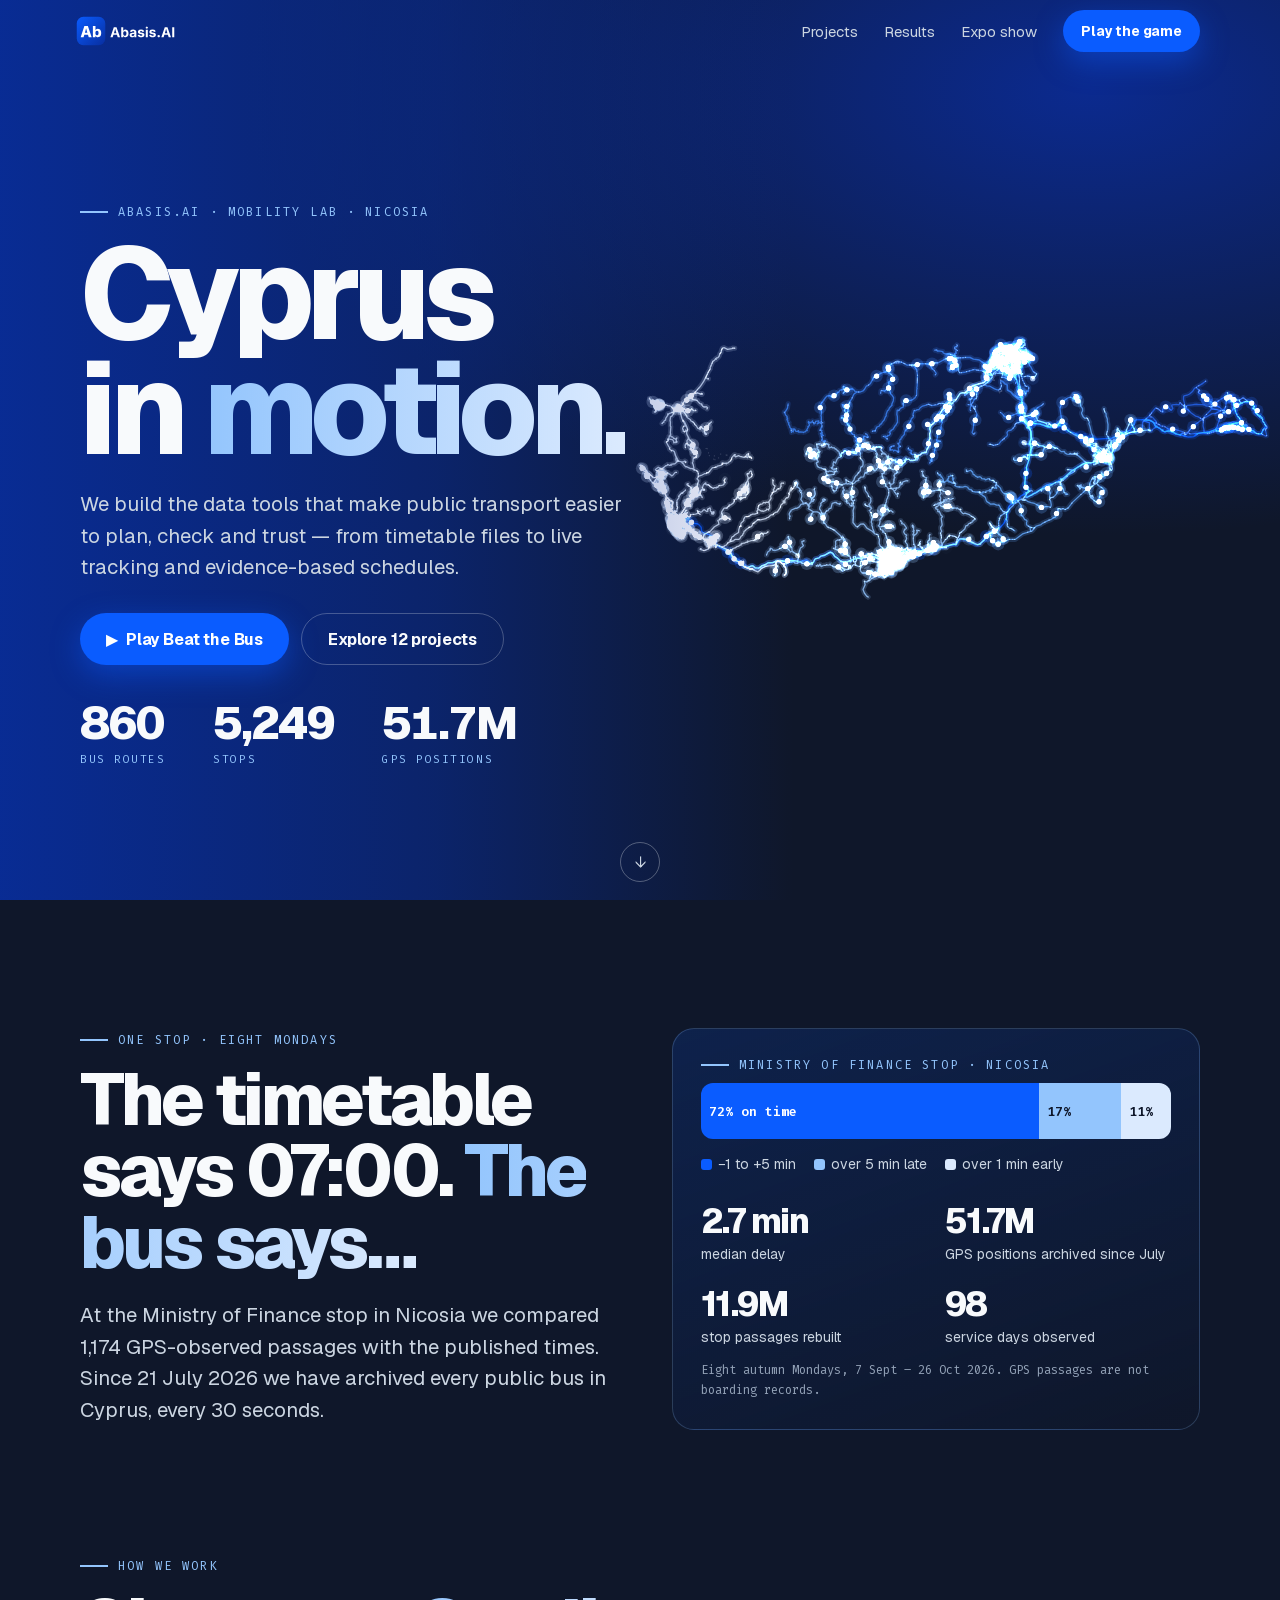
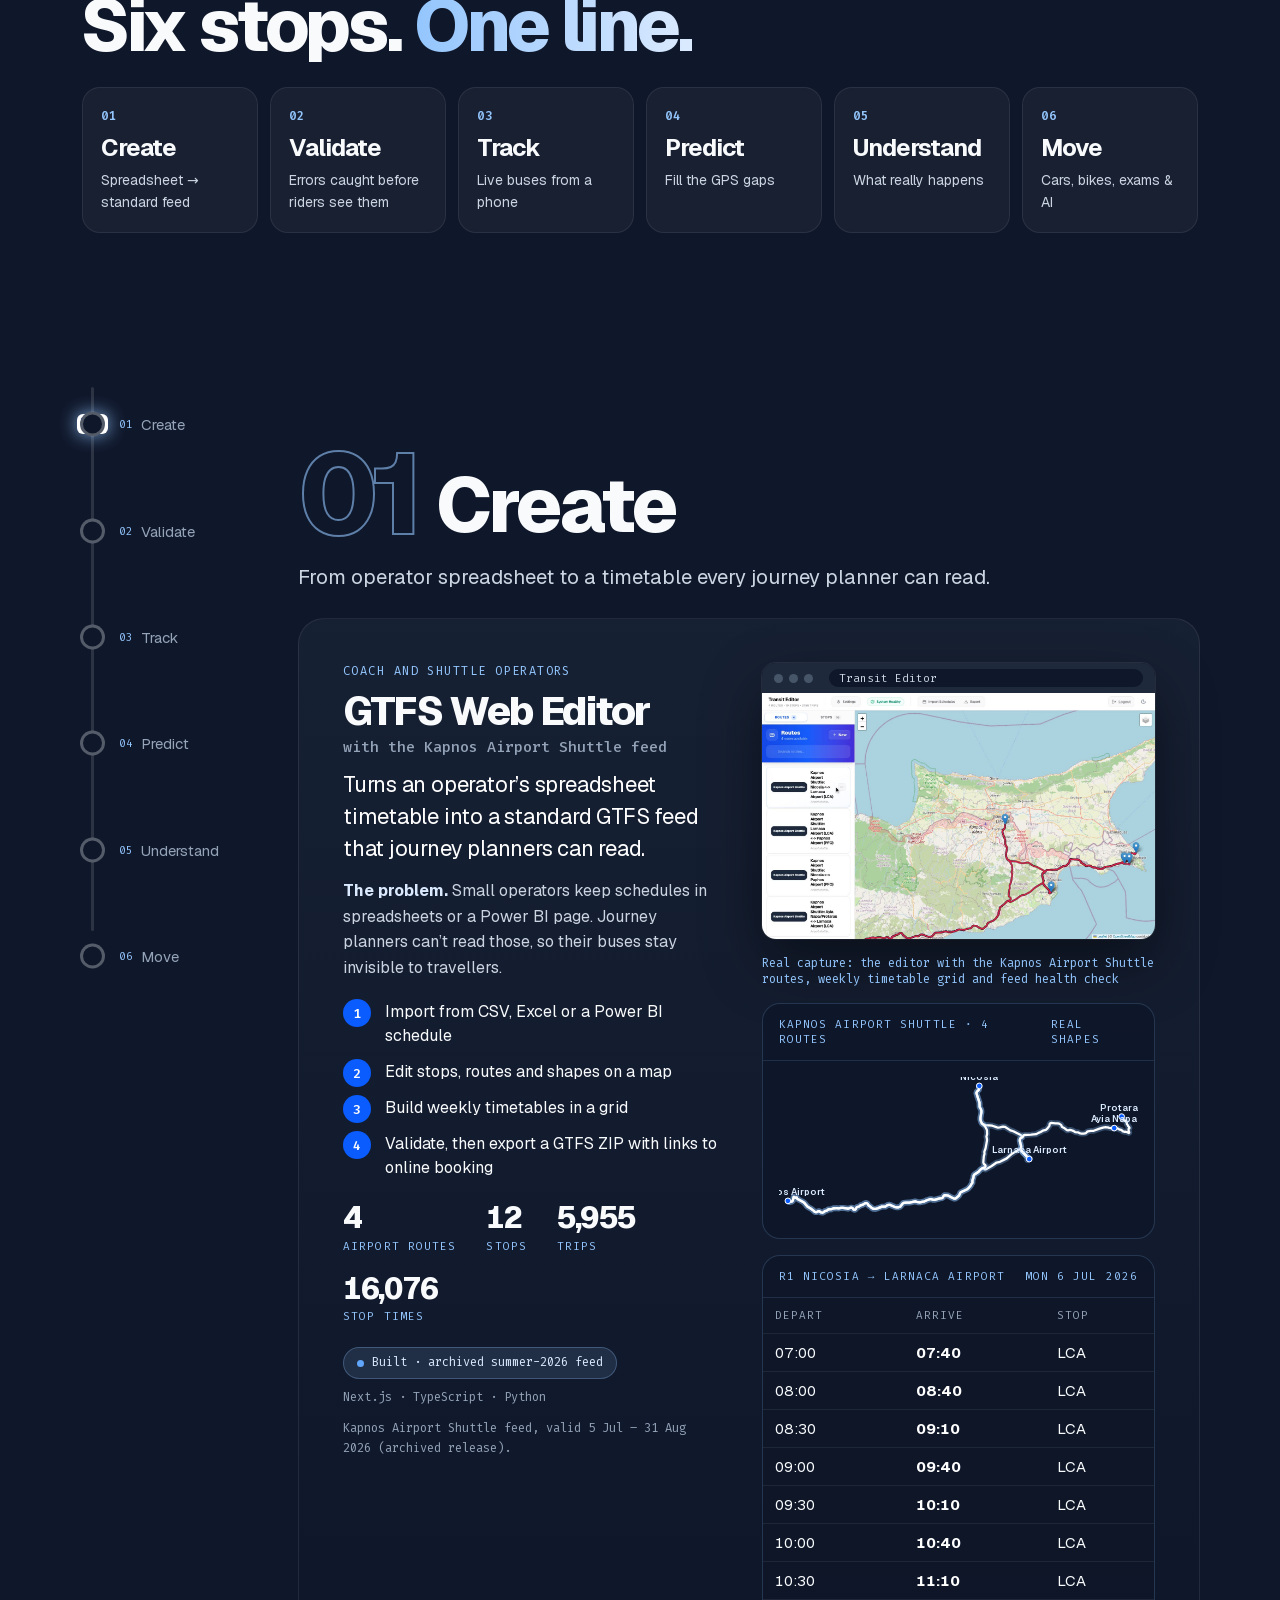
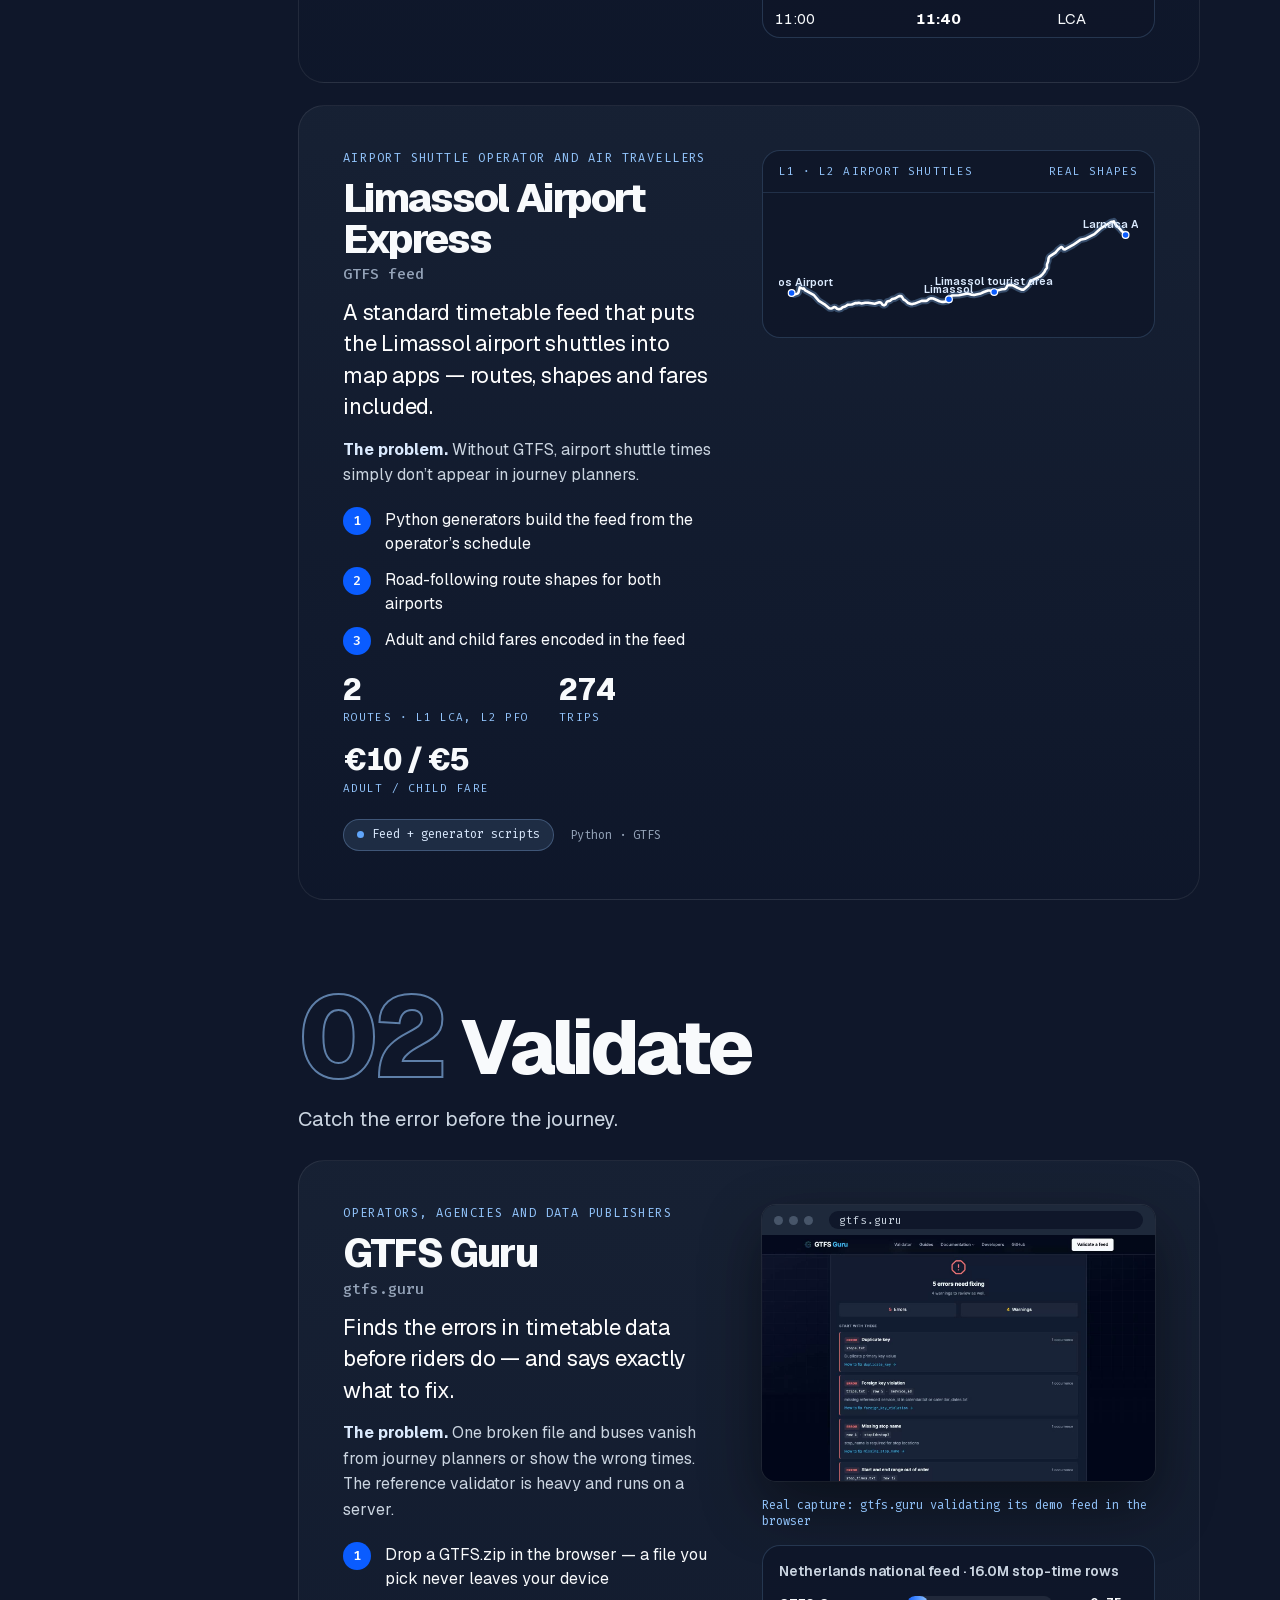
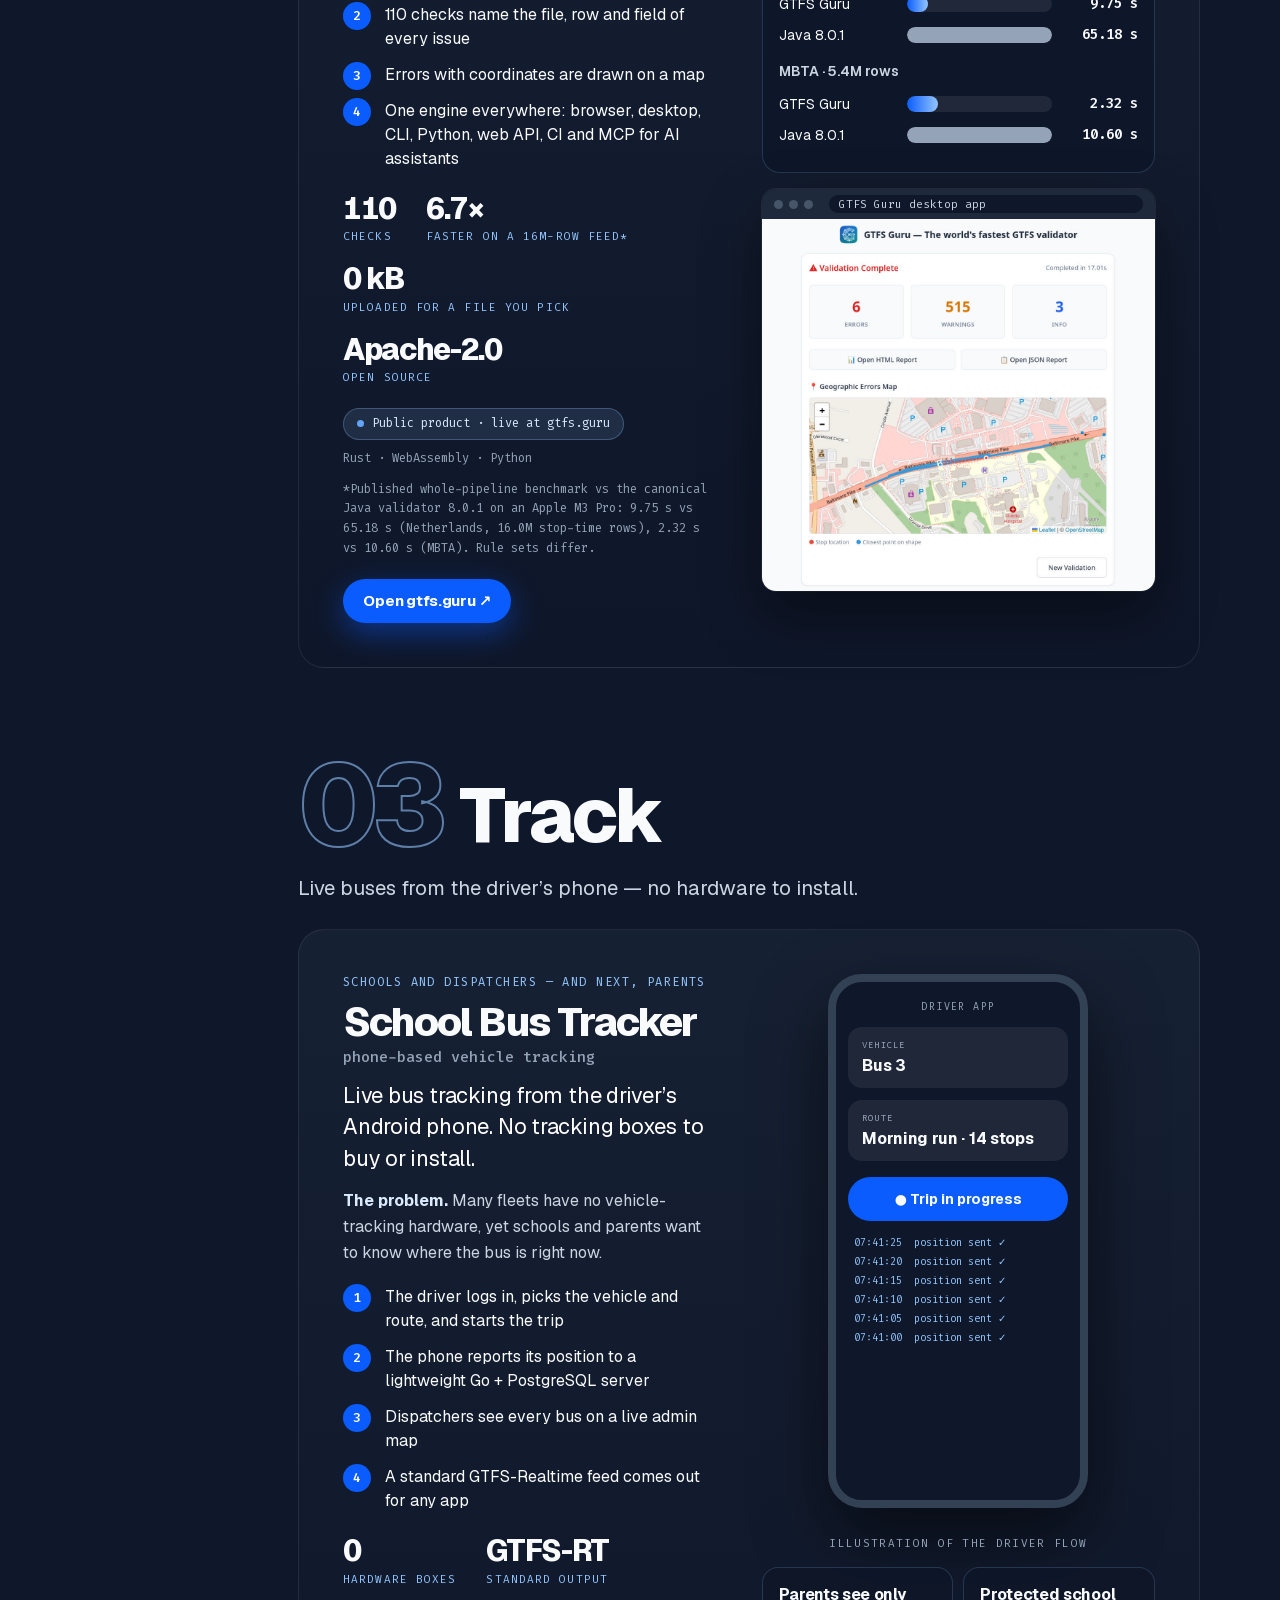
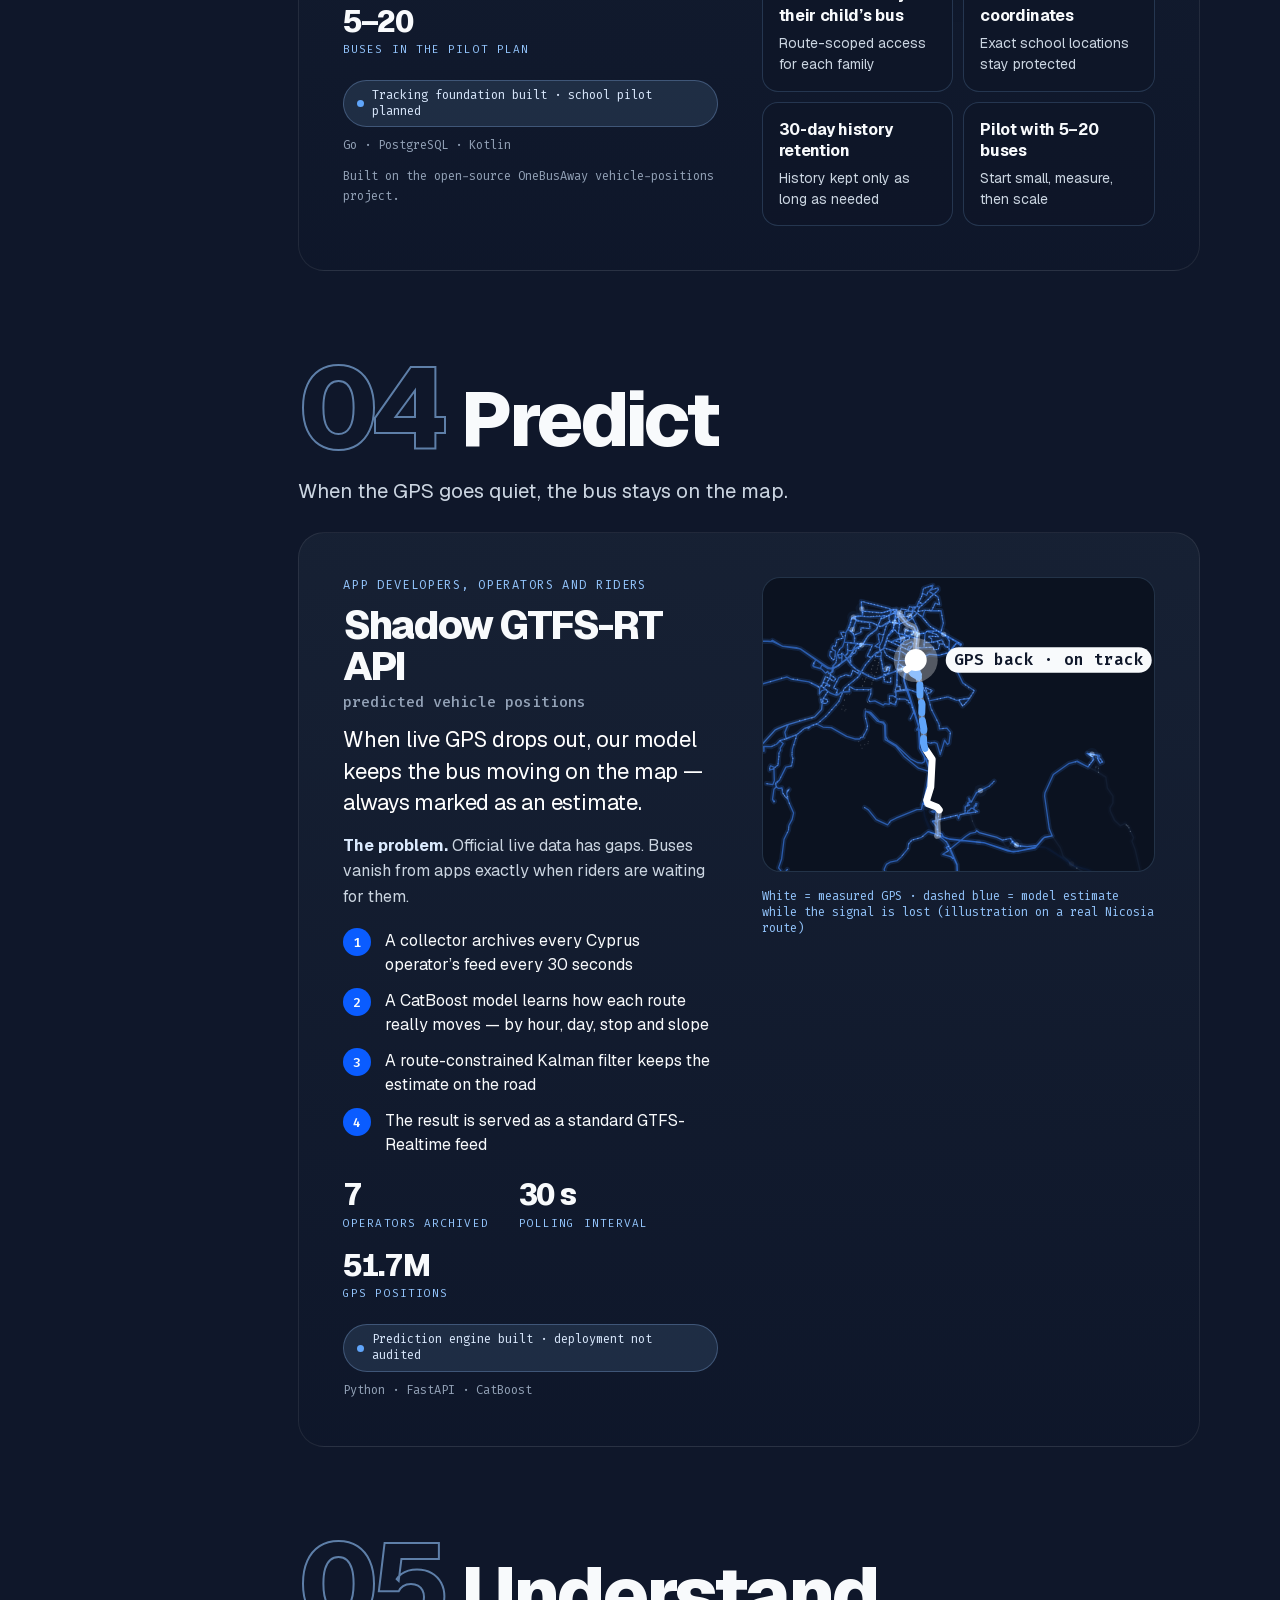
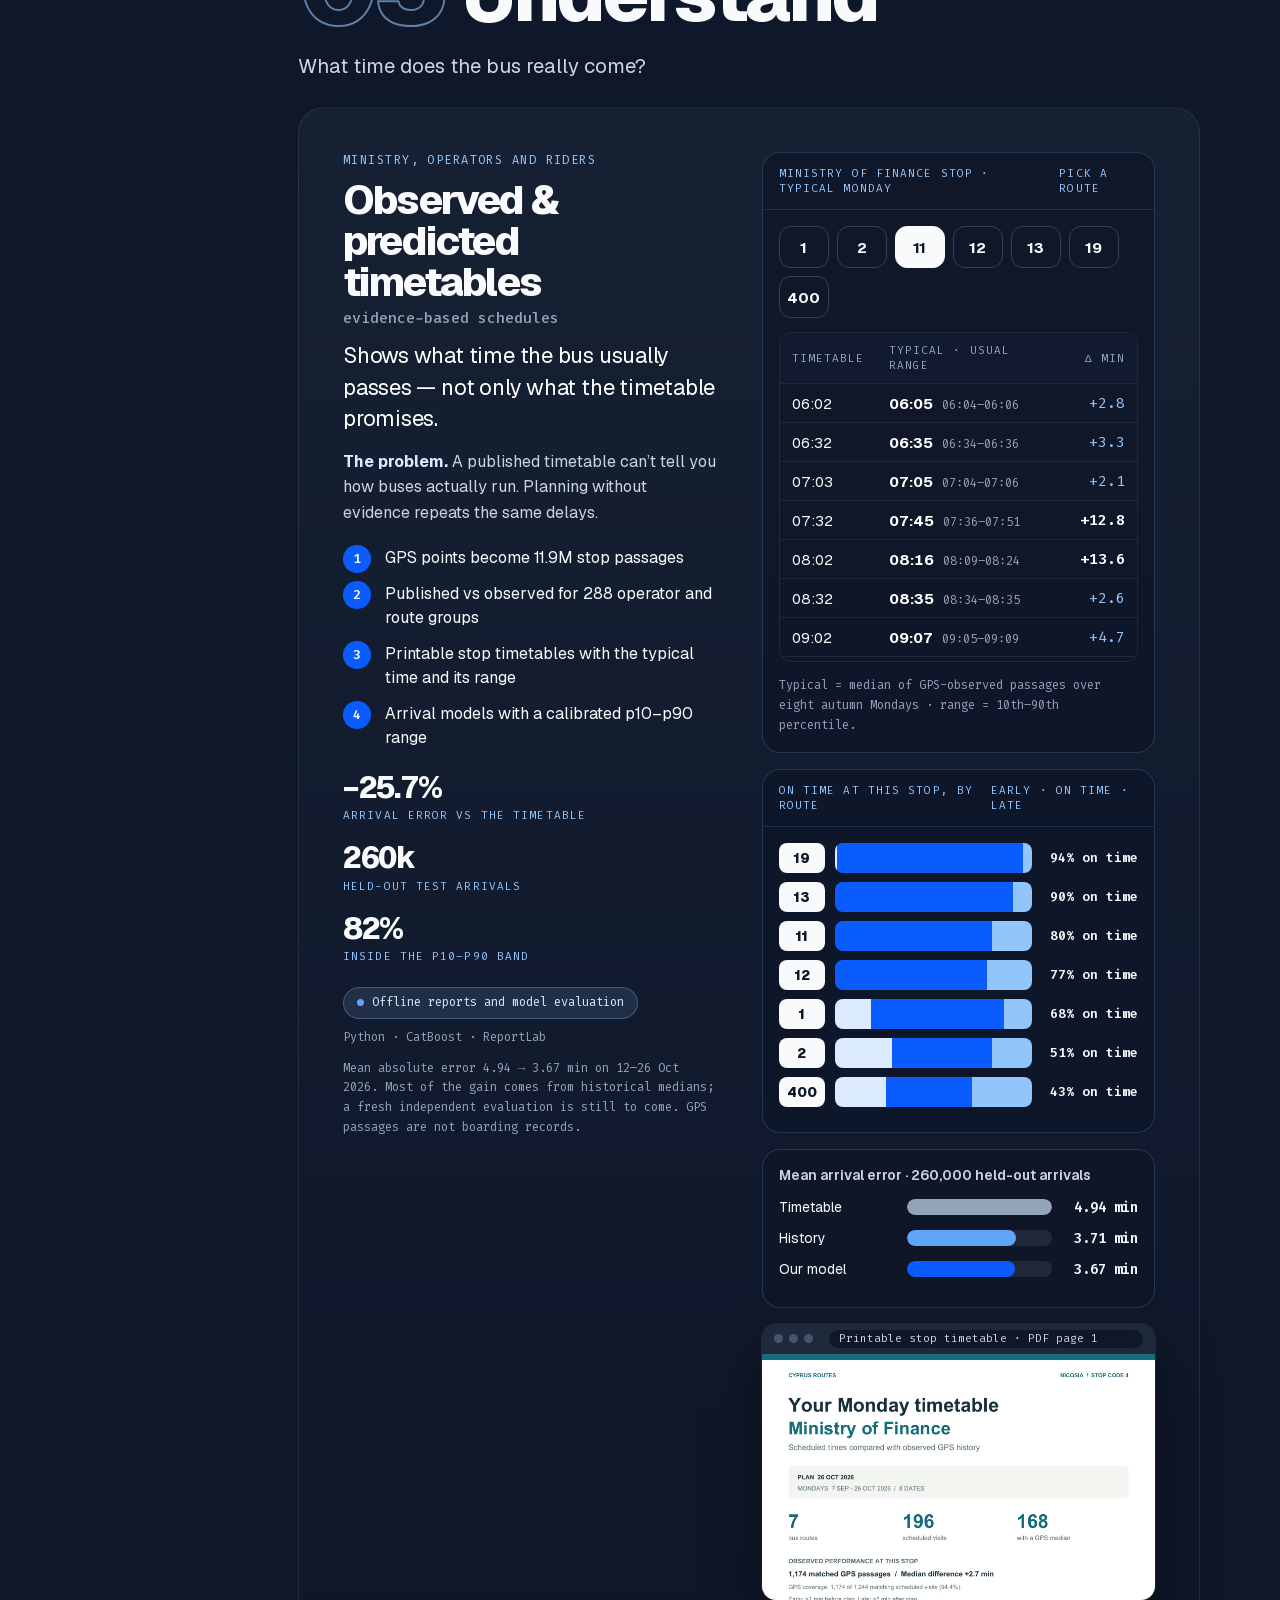
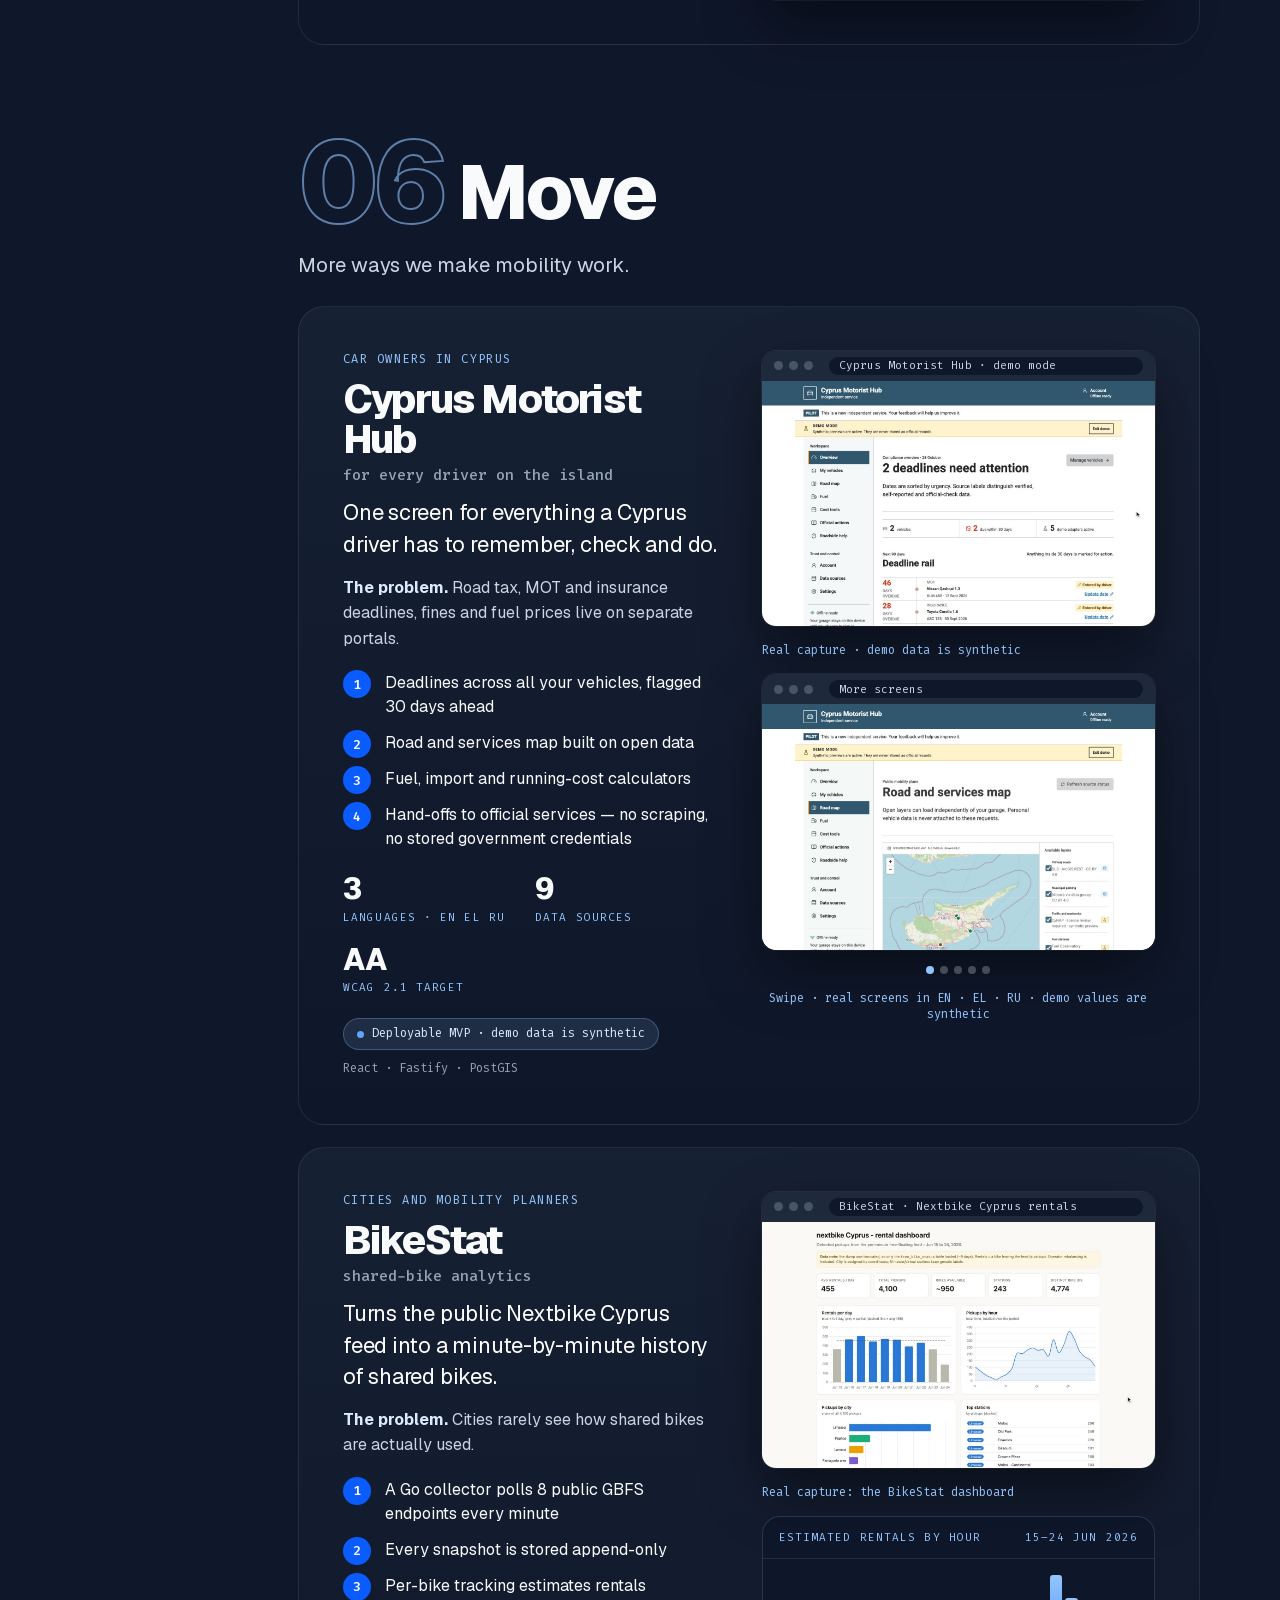
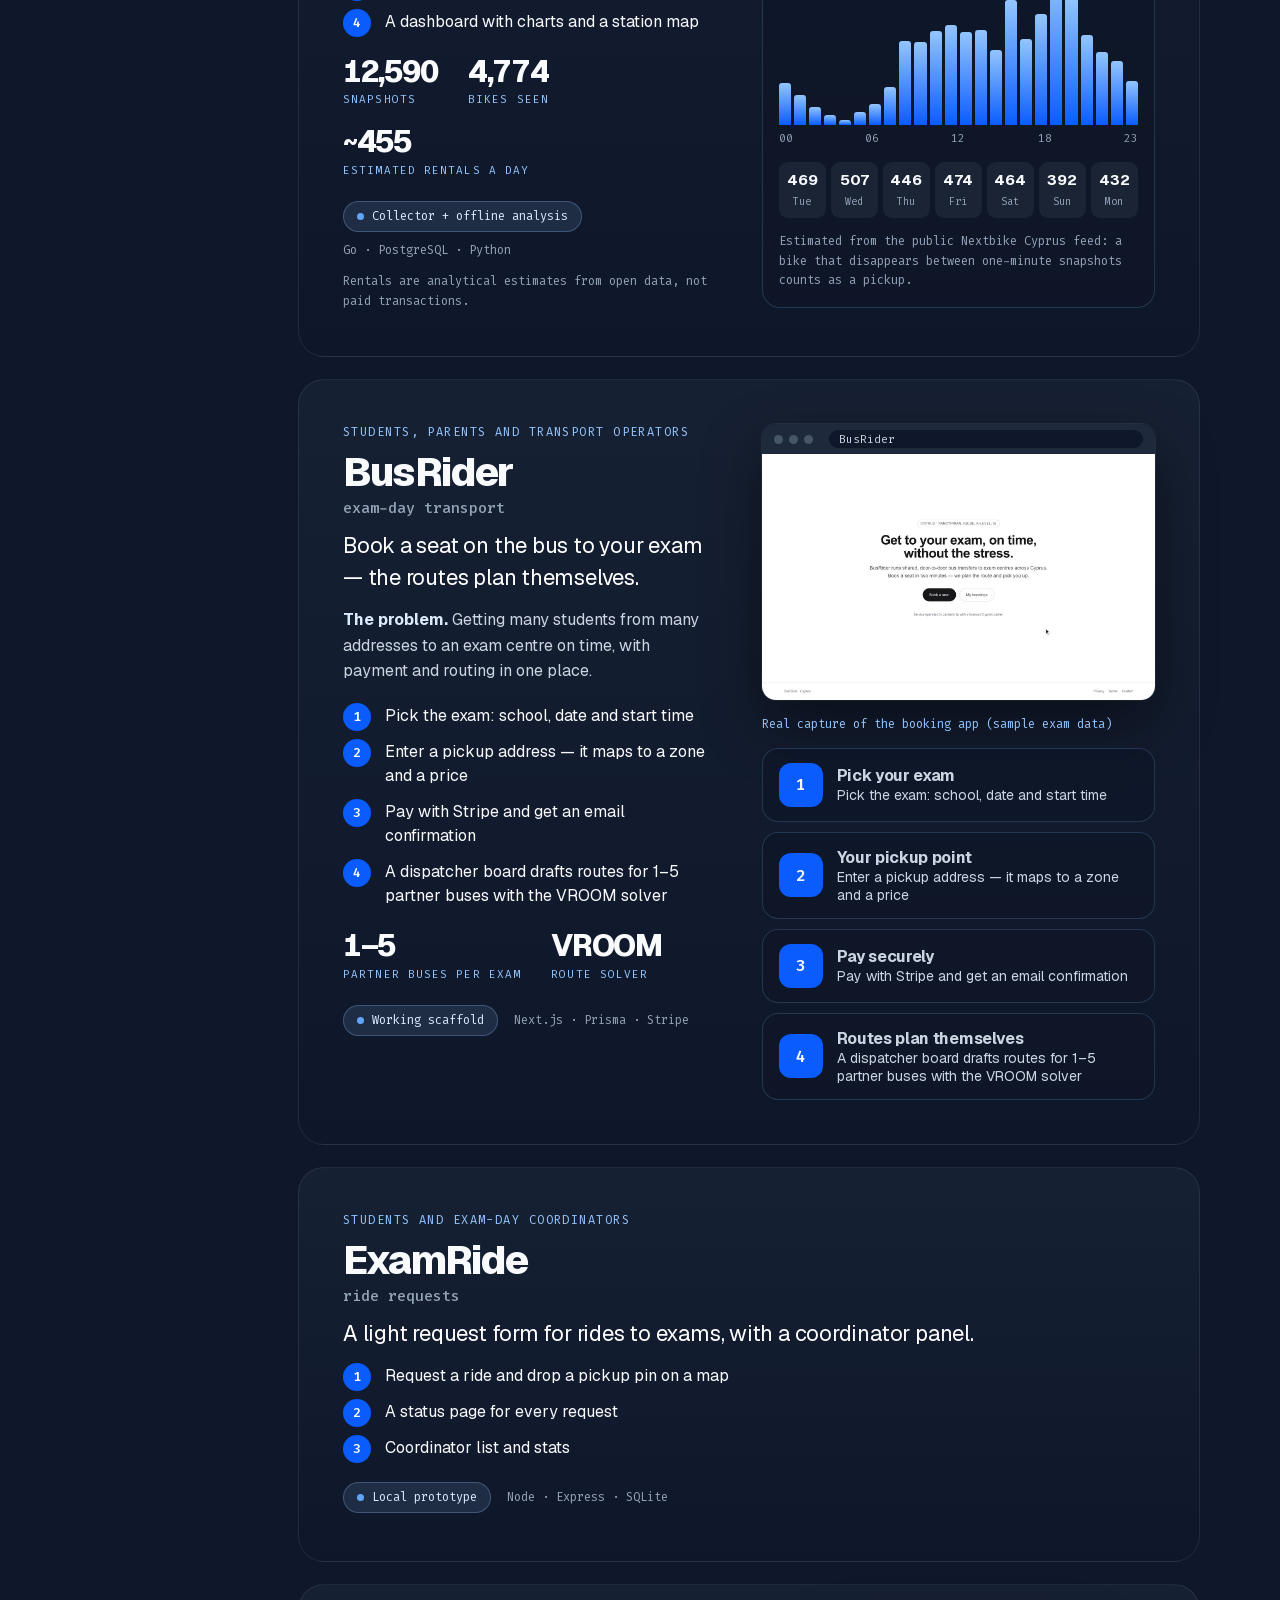
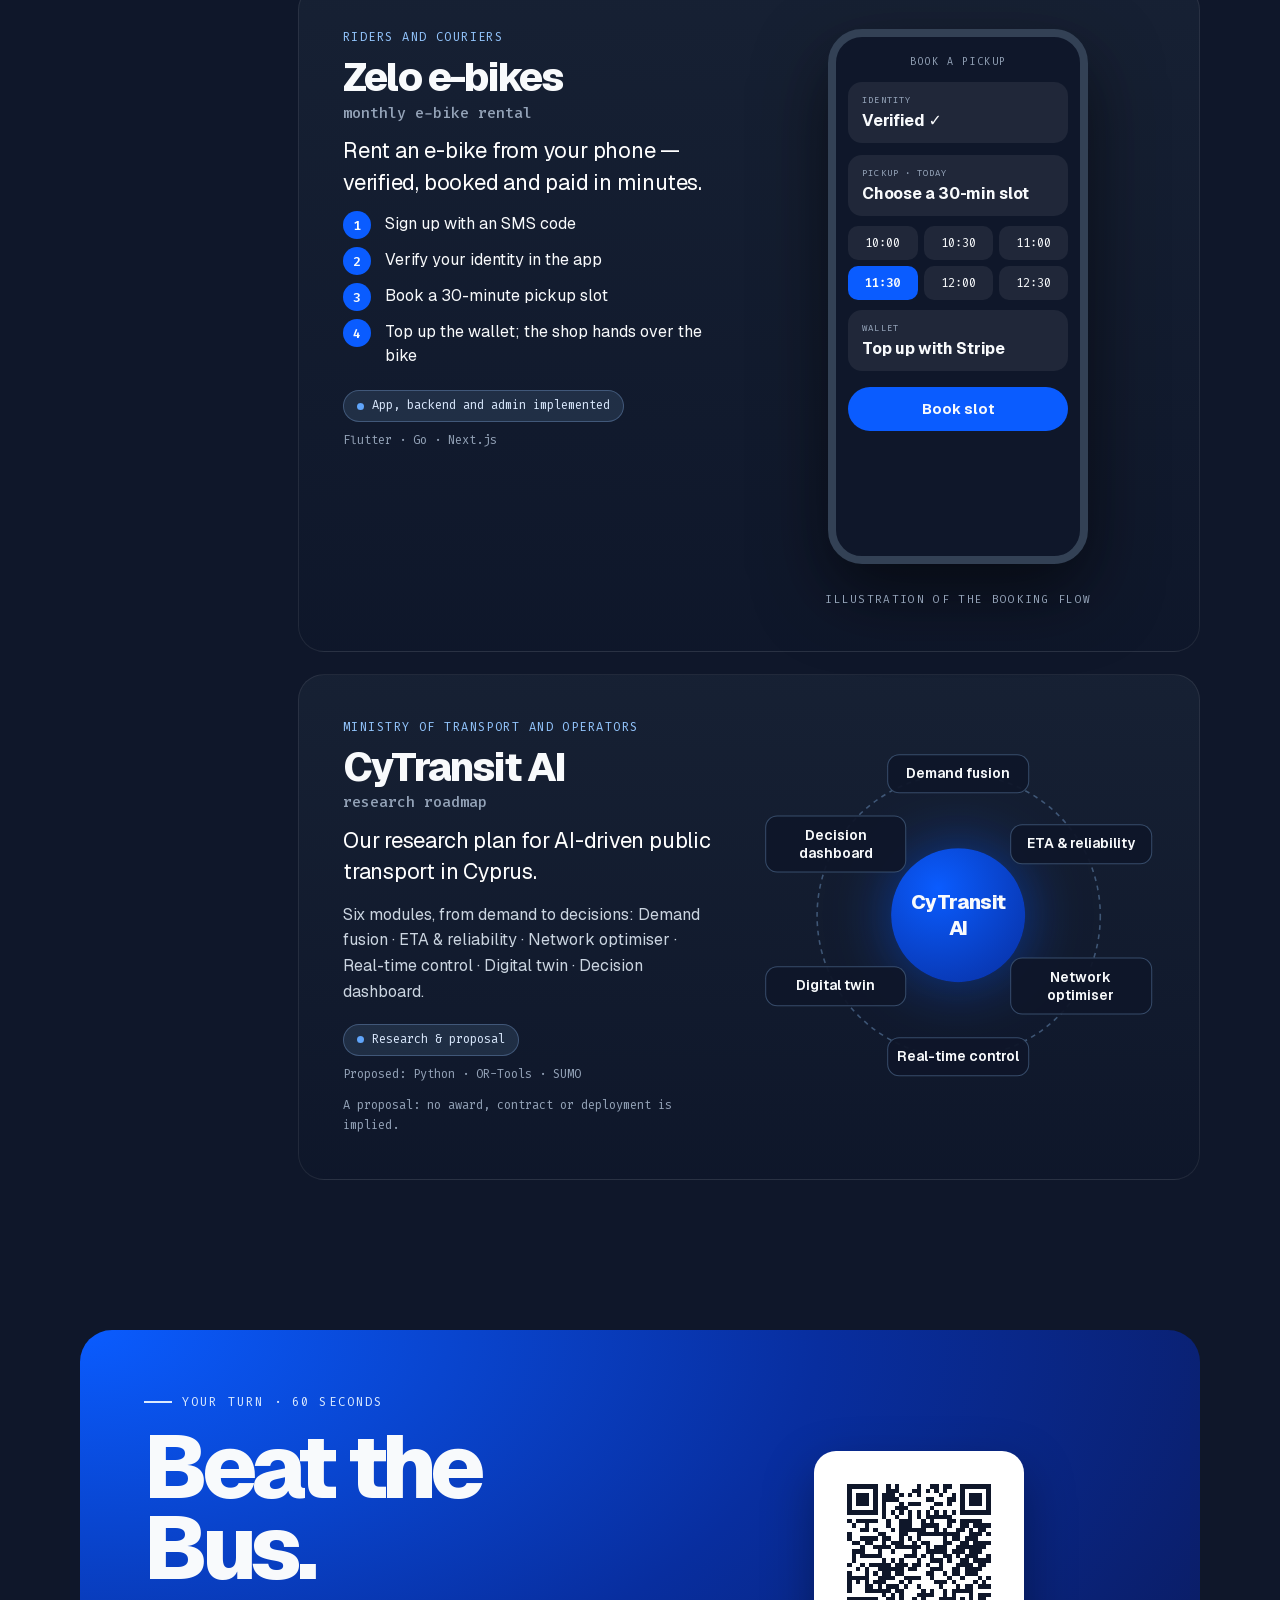
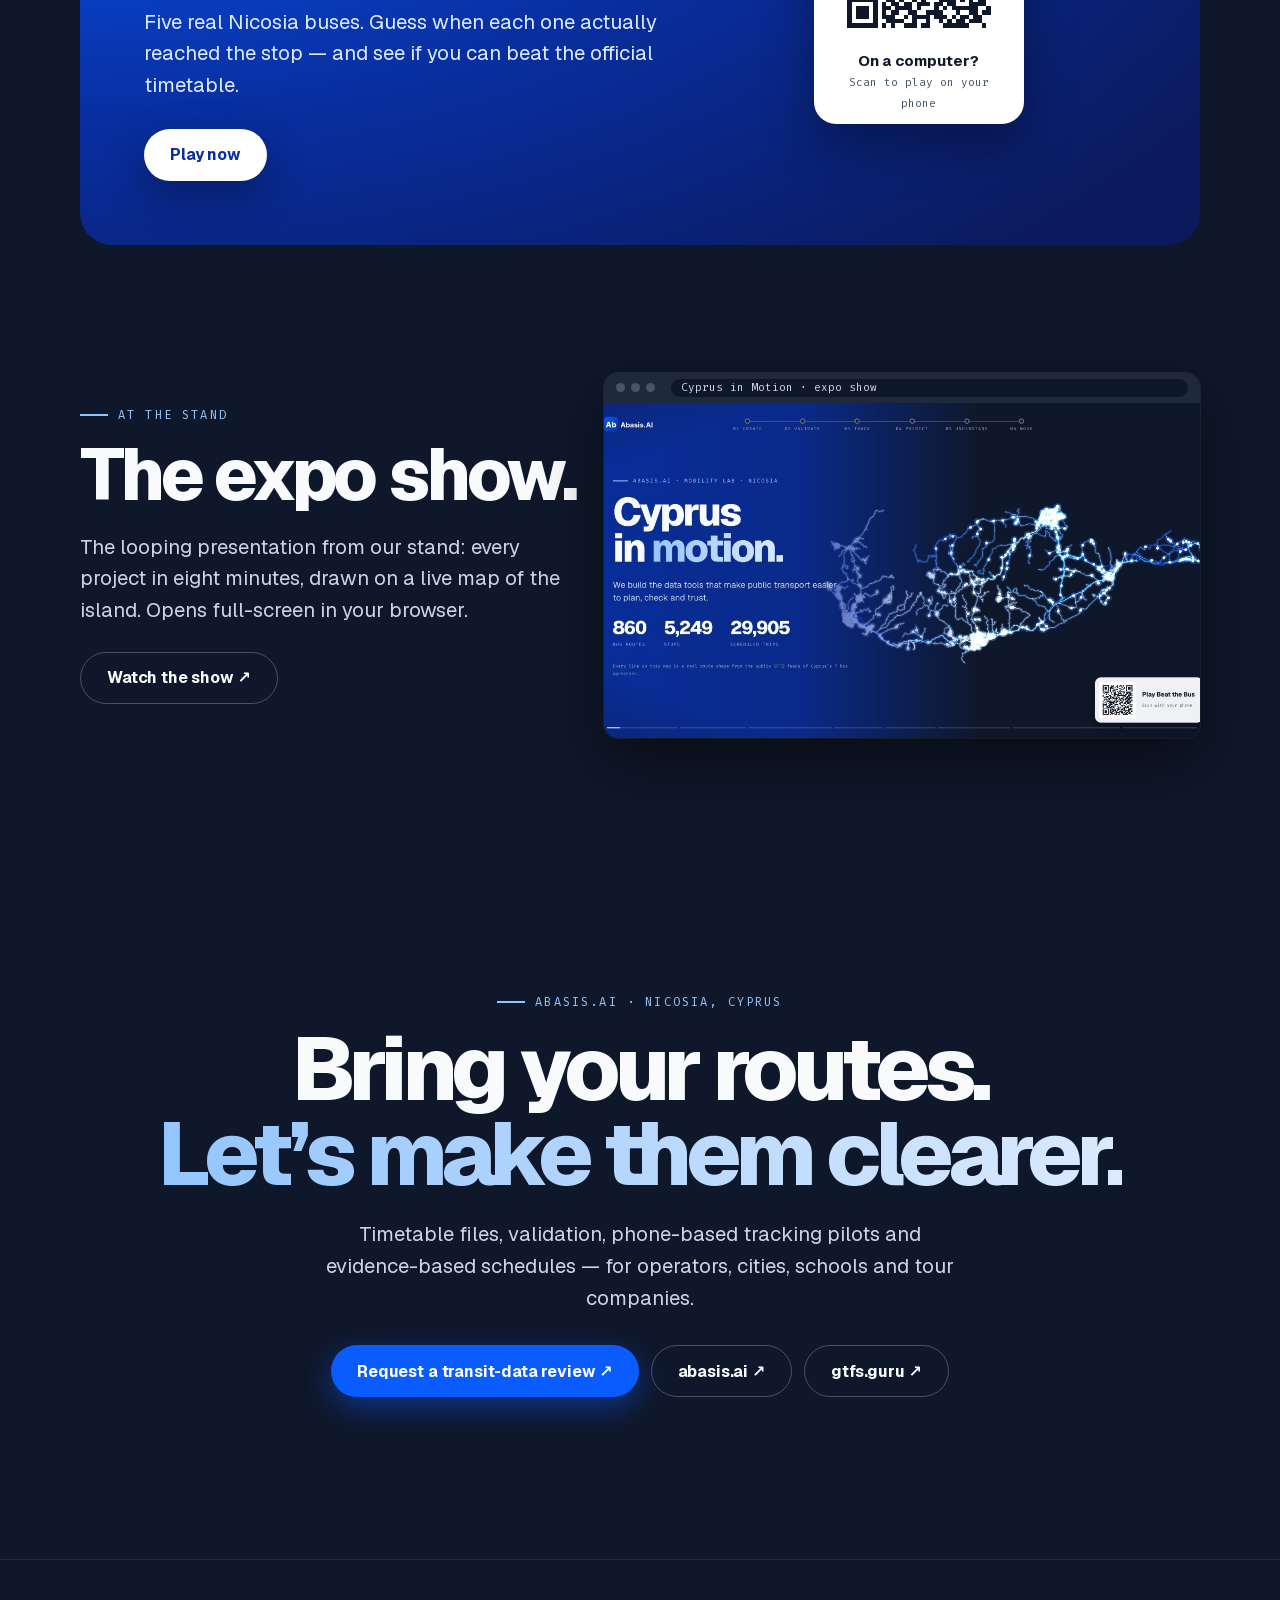
==== commit d96b6dbd: "Soften the editor health-check wording; one source for game route facts Co-Authored-By: Claude Opus " ====
--- a/index.html
+++ b/index.html
@@ -398,7 +398,7 @@
     kapnos: () => {
       const rows = O.kapnos.sample.departures.filter(r => r.dep >= '07:00').slice(0, 8);
       return `${frame('Transit Editor', `<video src="media/gtfs-editor-sm.mp4" poster="media/gtfs-editor-poster.jpg" muted loop playsinline preload="none" data-auto></video>`)}
-        <div class="cap">Real capture: the editor with the Kapnos Airport Shuttle routes, timetable grid and health check</div>
+        <div class="cap">Real capture: the editor with the Kapnos Airport Shuttle routes, weekly timetable grid and feed health check</div>
         <div class="panel mini-map"><div class="hd"><span>Kapnos Airport Shuttle · 4 routes</span><span>real shapes</span></div><div class="bd">${svgOf(O.kapnos)}</div></div>
         <div class="panel"><div class="hd"><span>R1 Nicosia → Larnaca Airport</span><span>Mon 6 Jul 2026</span></div>
         <table class="t"><thead><tr><th>Depart</th><th>Arrive</th><th>Stop</th></tr></thead><tbody>${rows.map(r => `<tr><td>${r.dep}</td><td class="hl">${r.arr}</td><td>LCA</td></tr>`).join('')}</tbody></table></div>`;
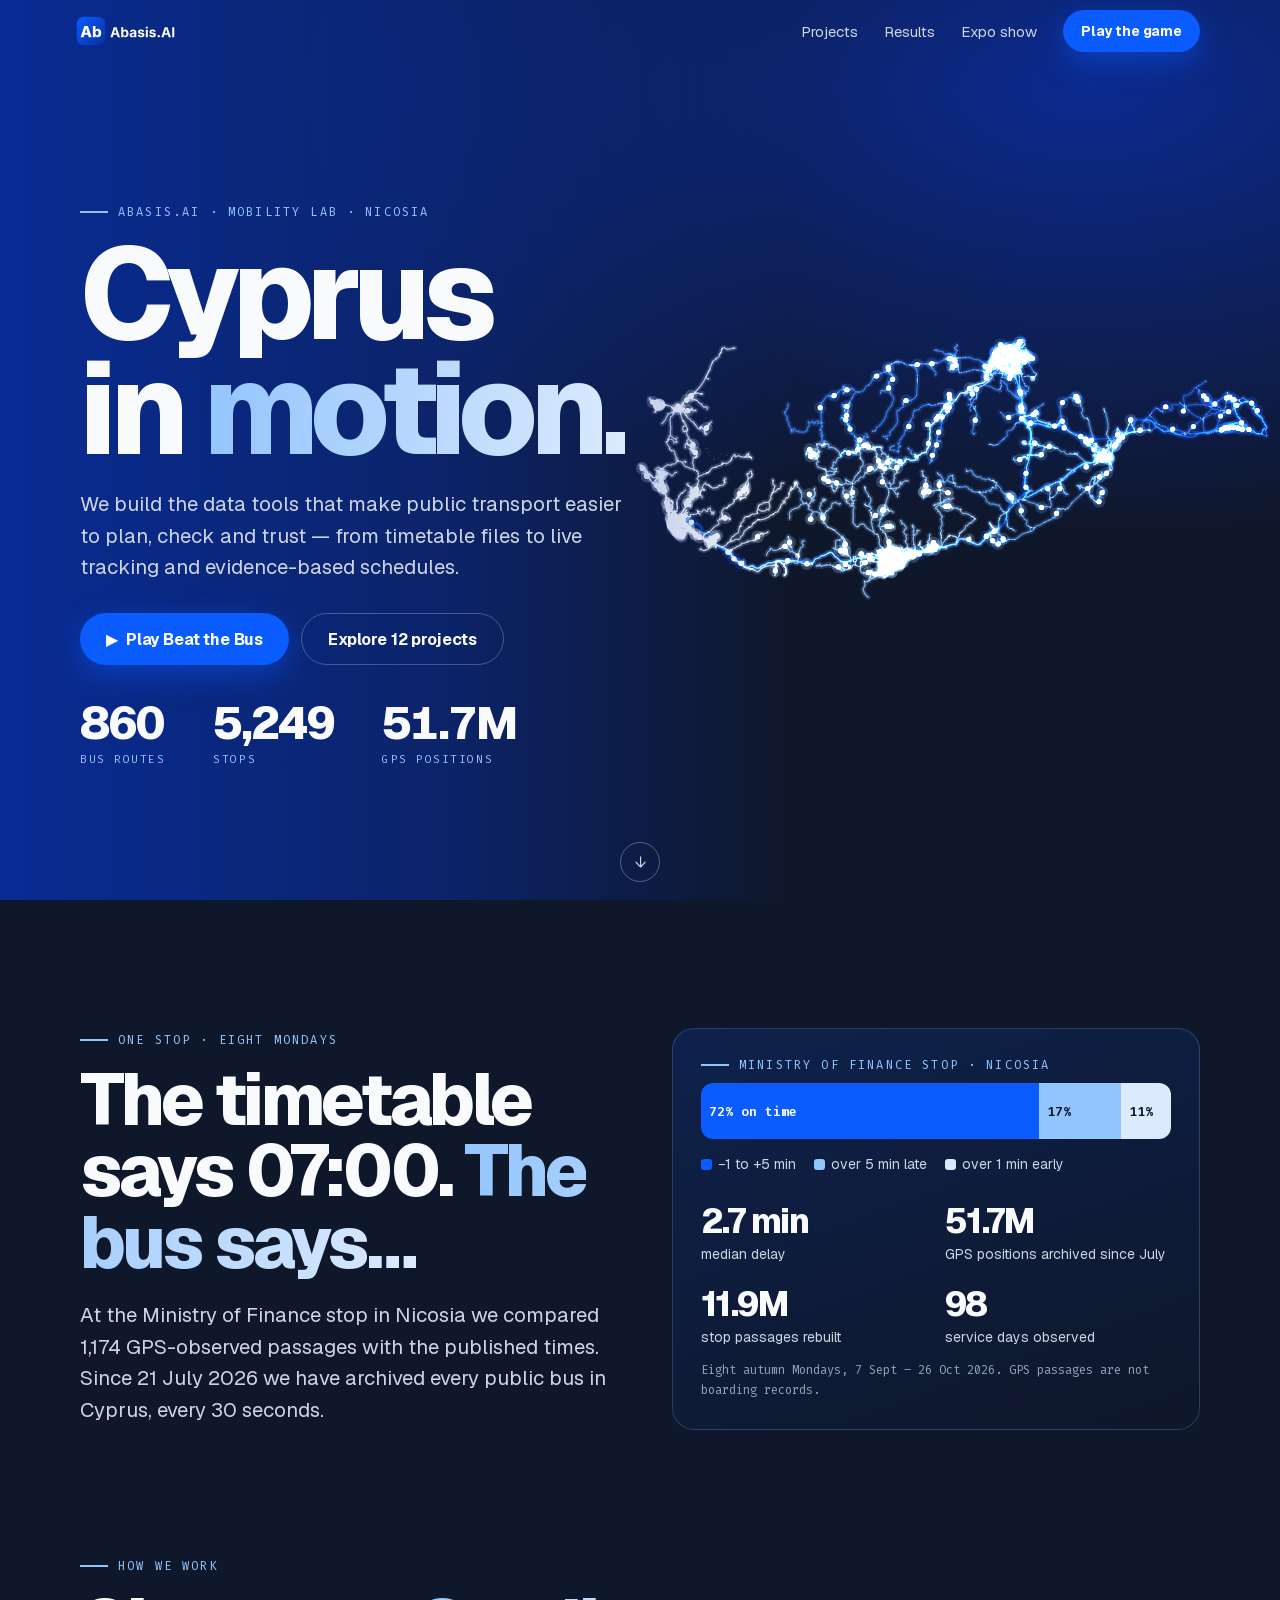
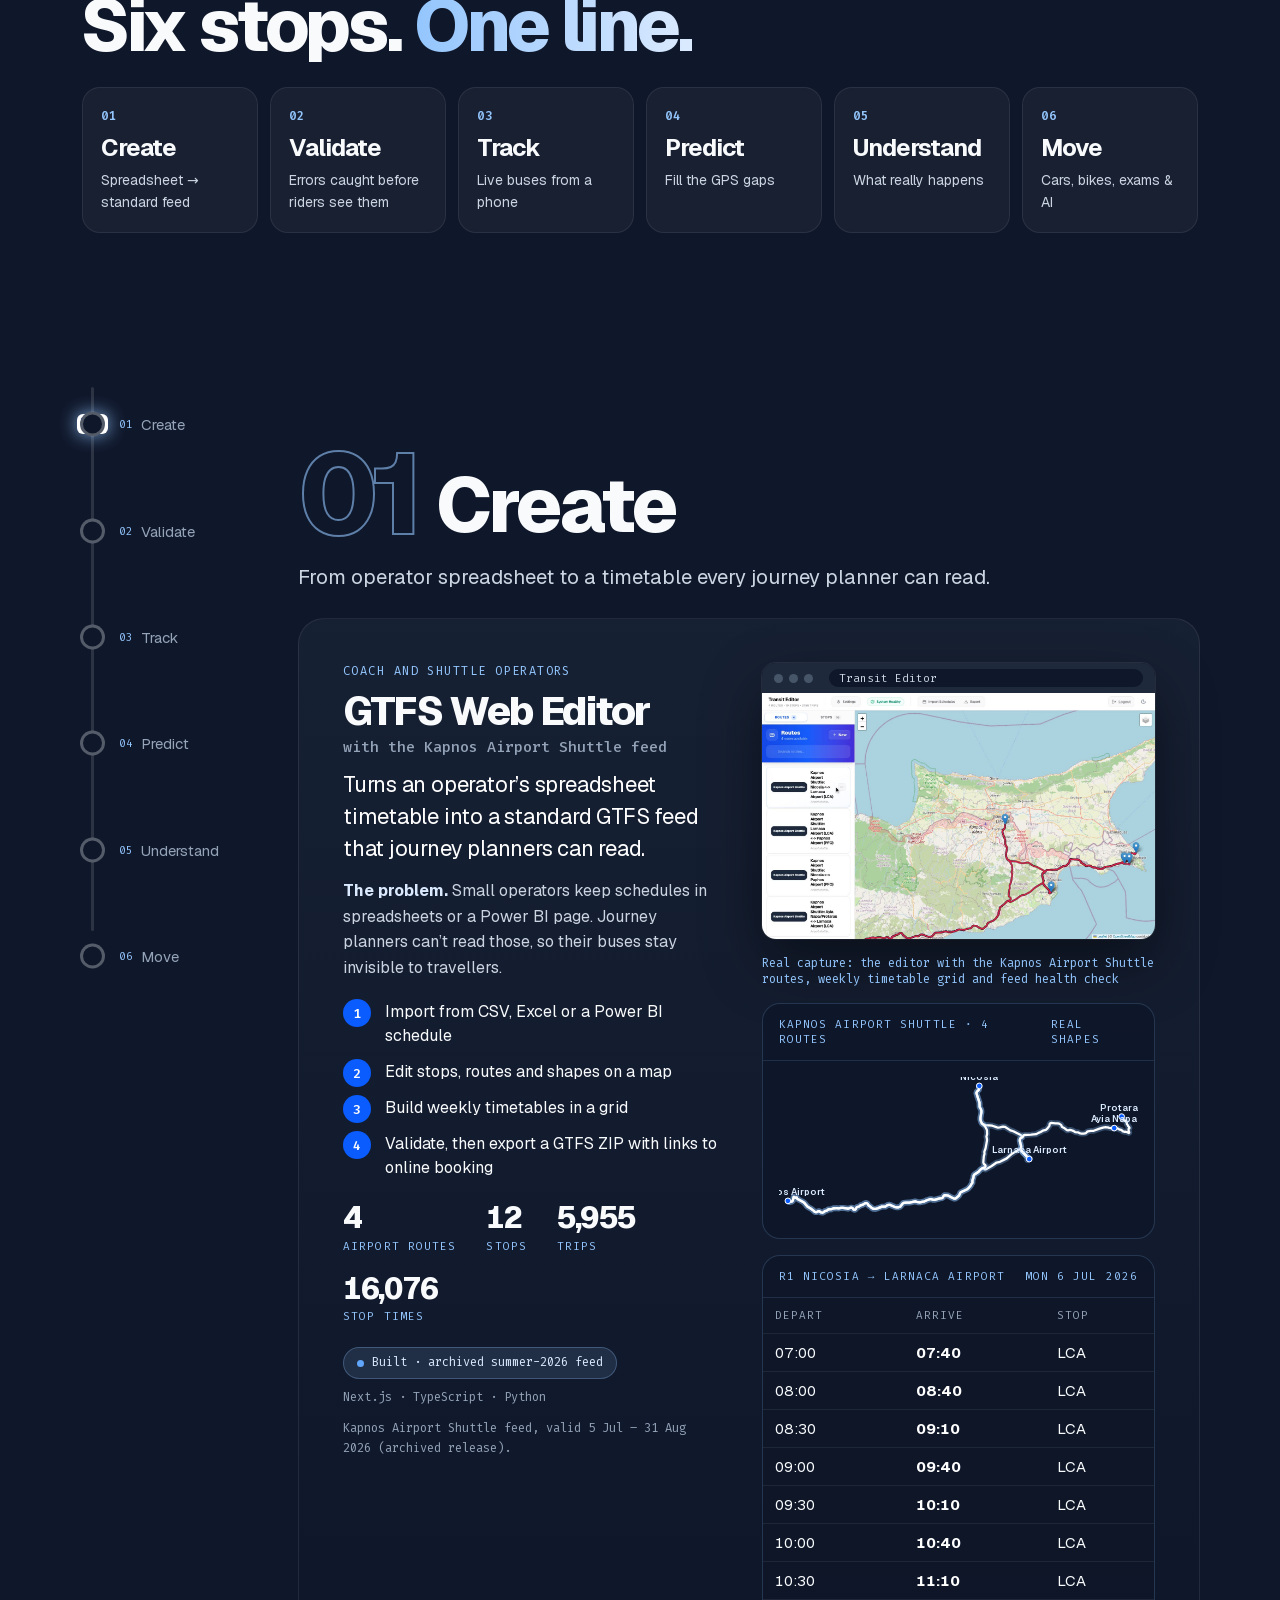
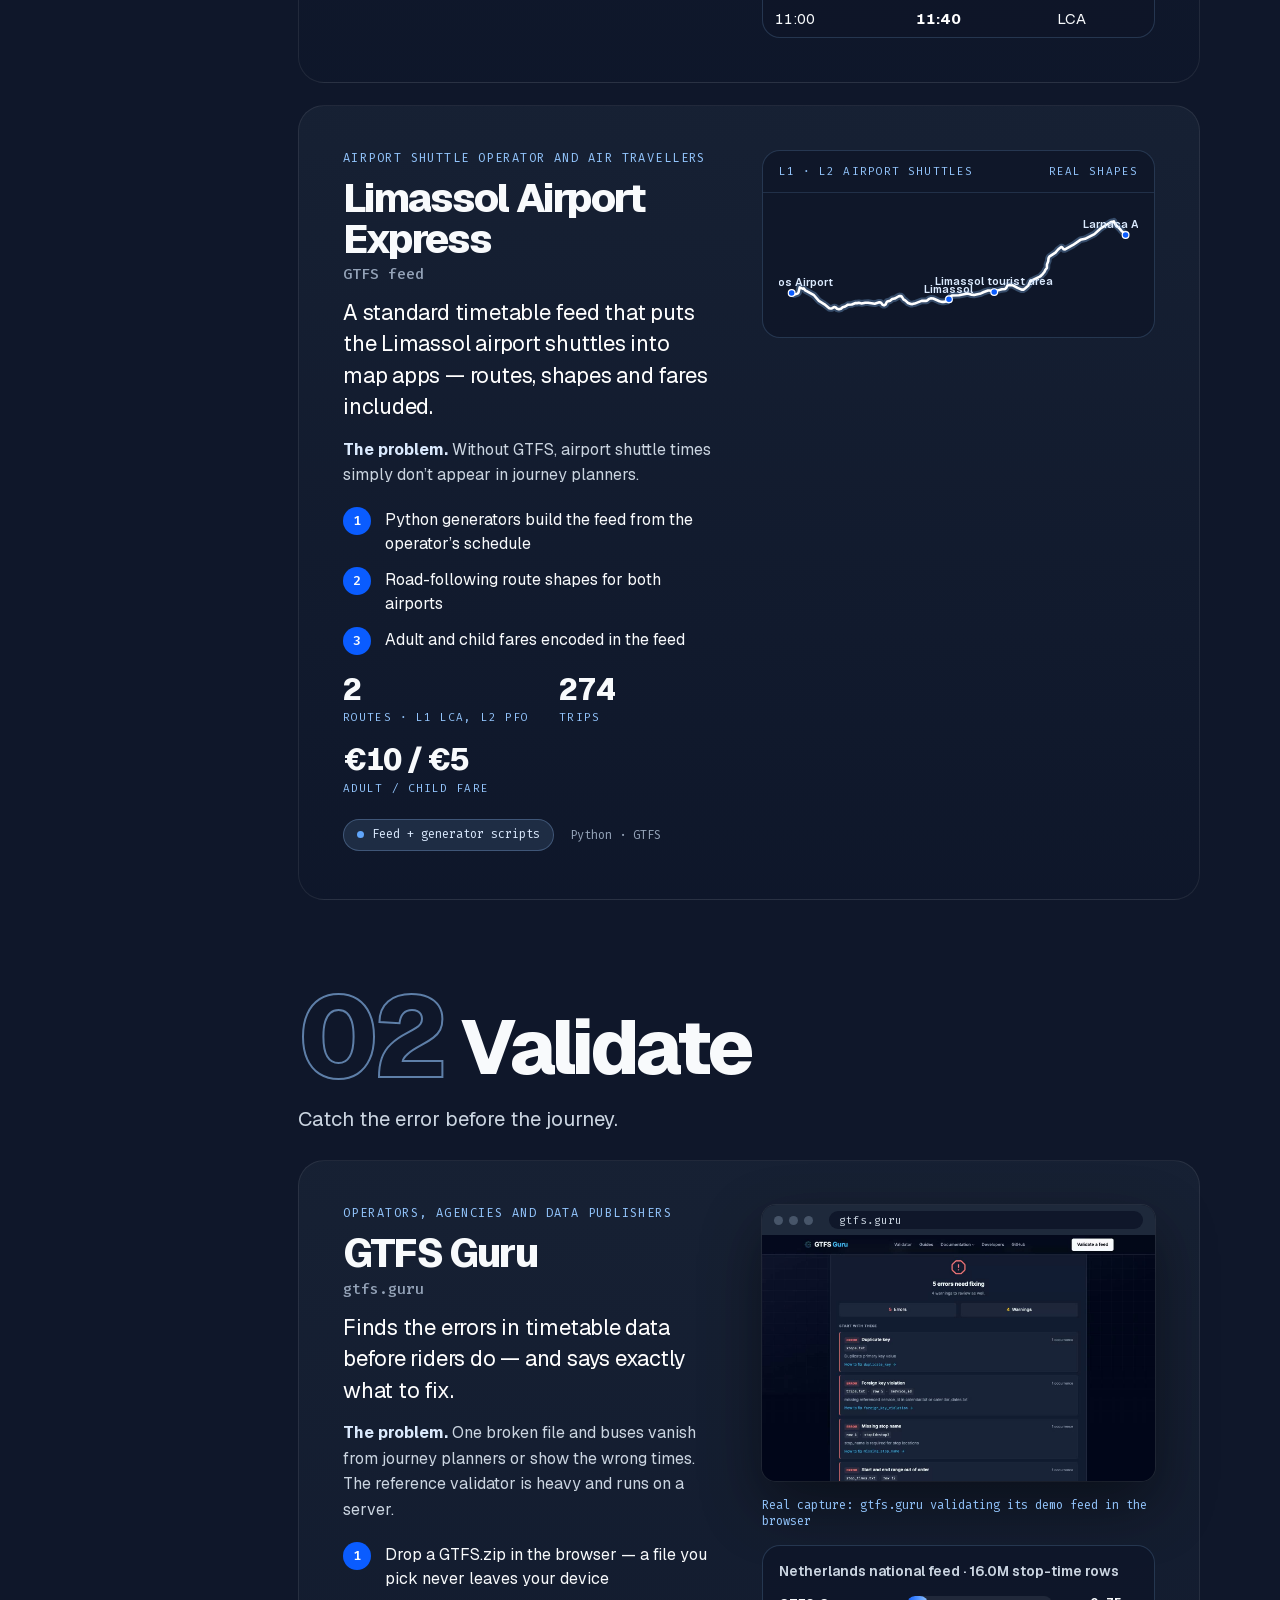
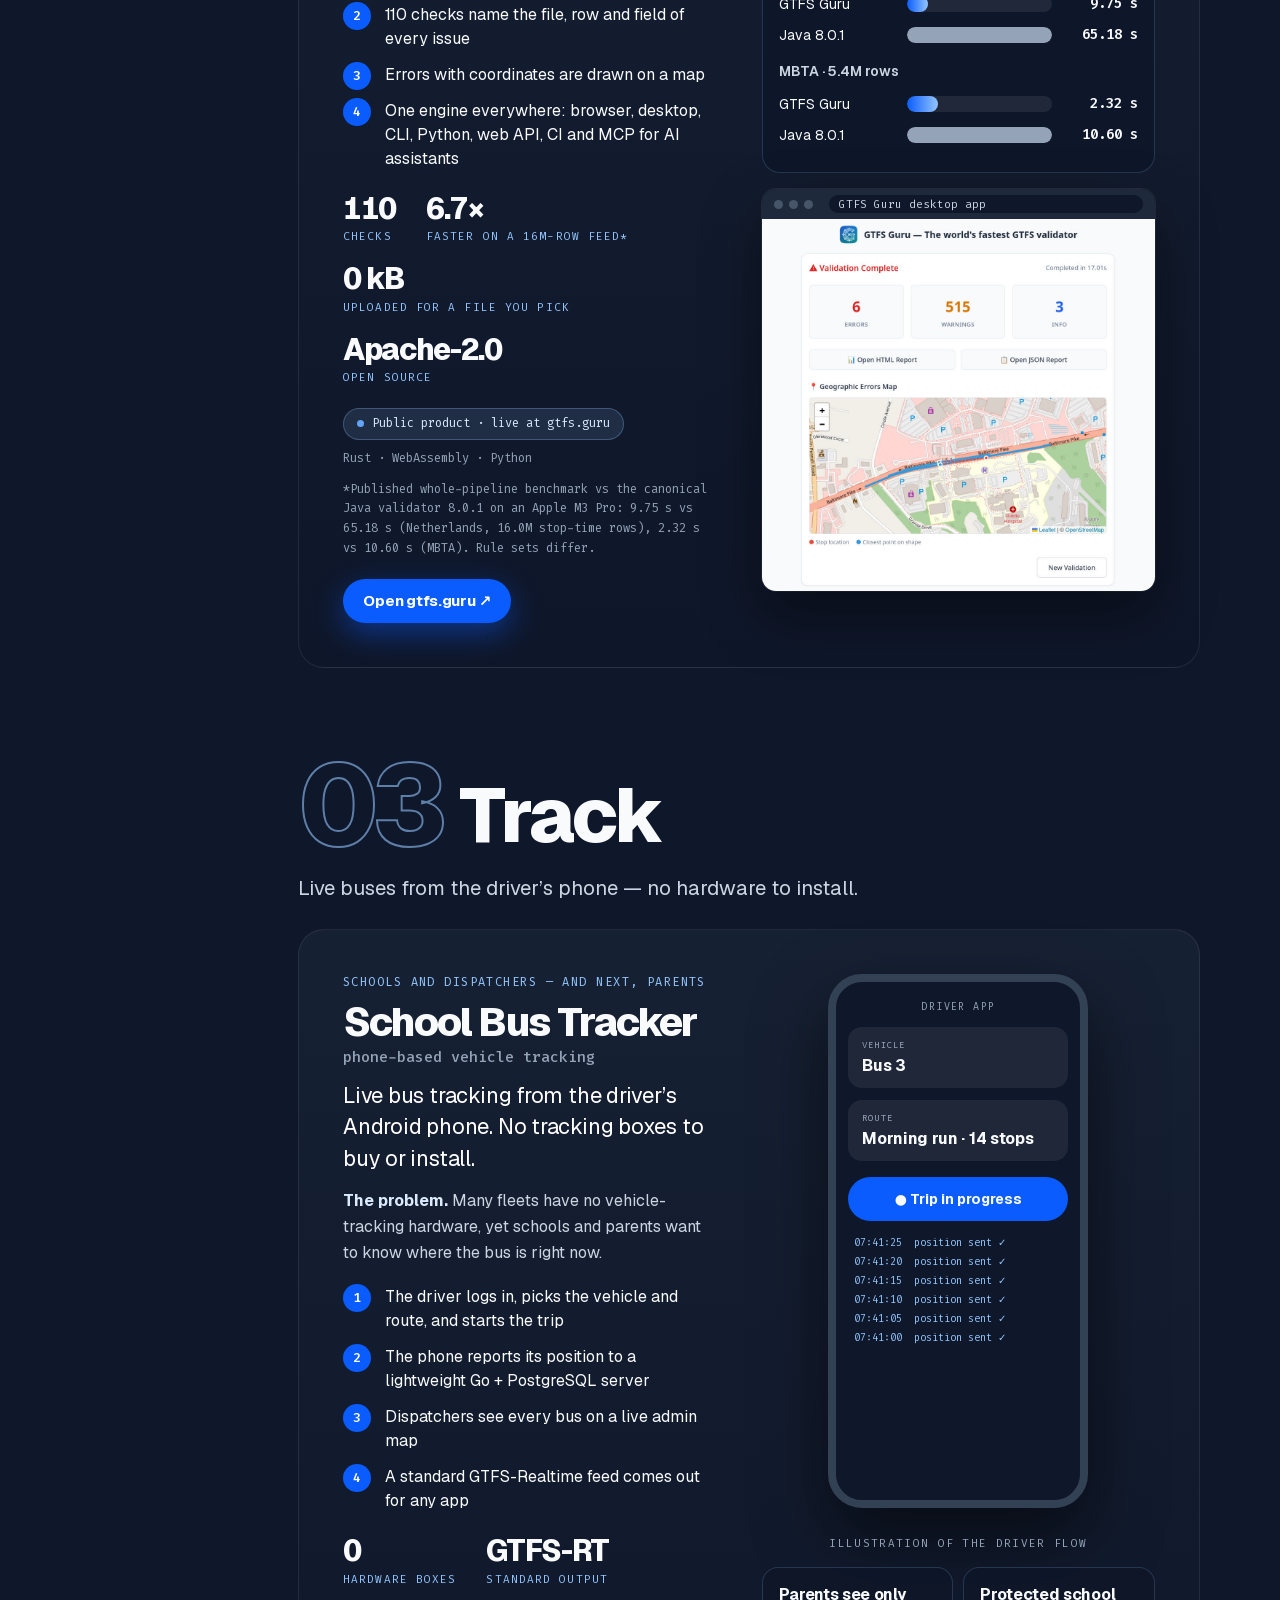
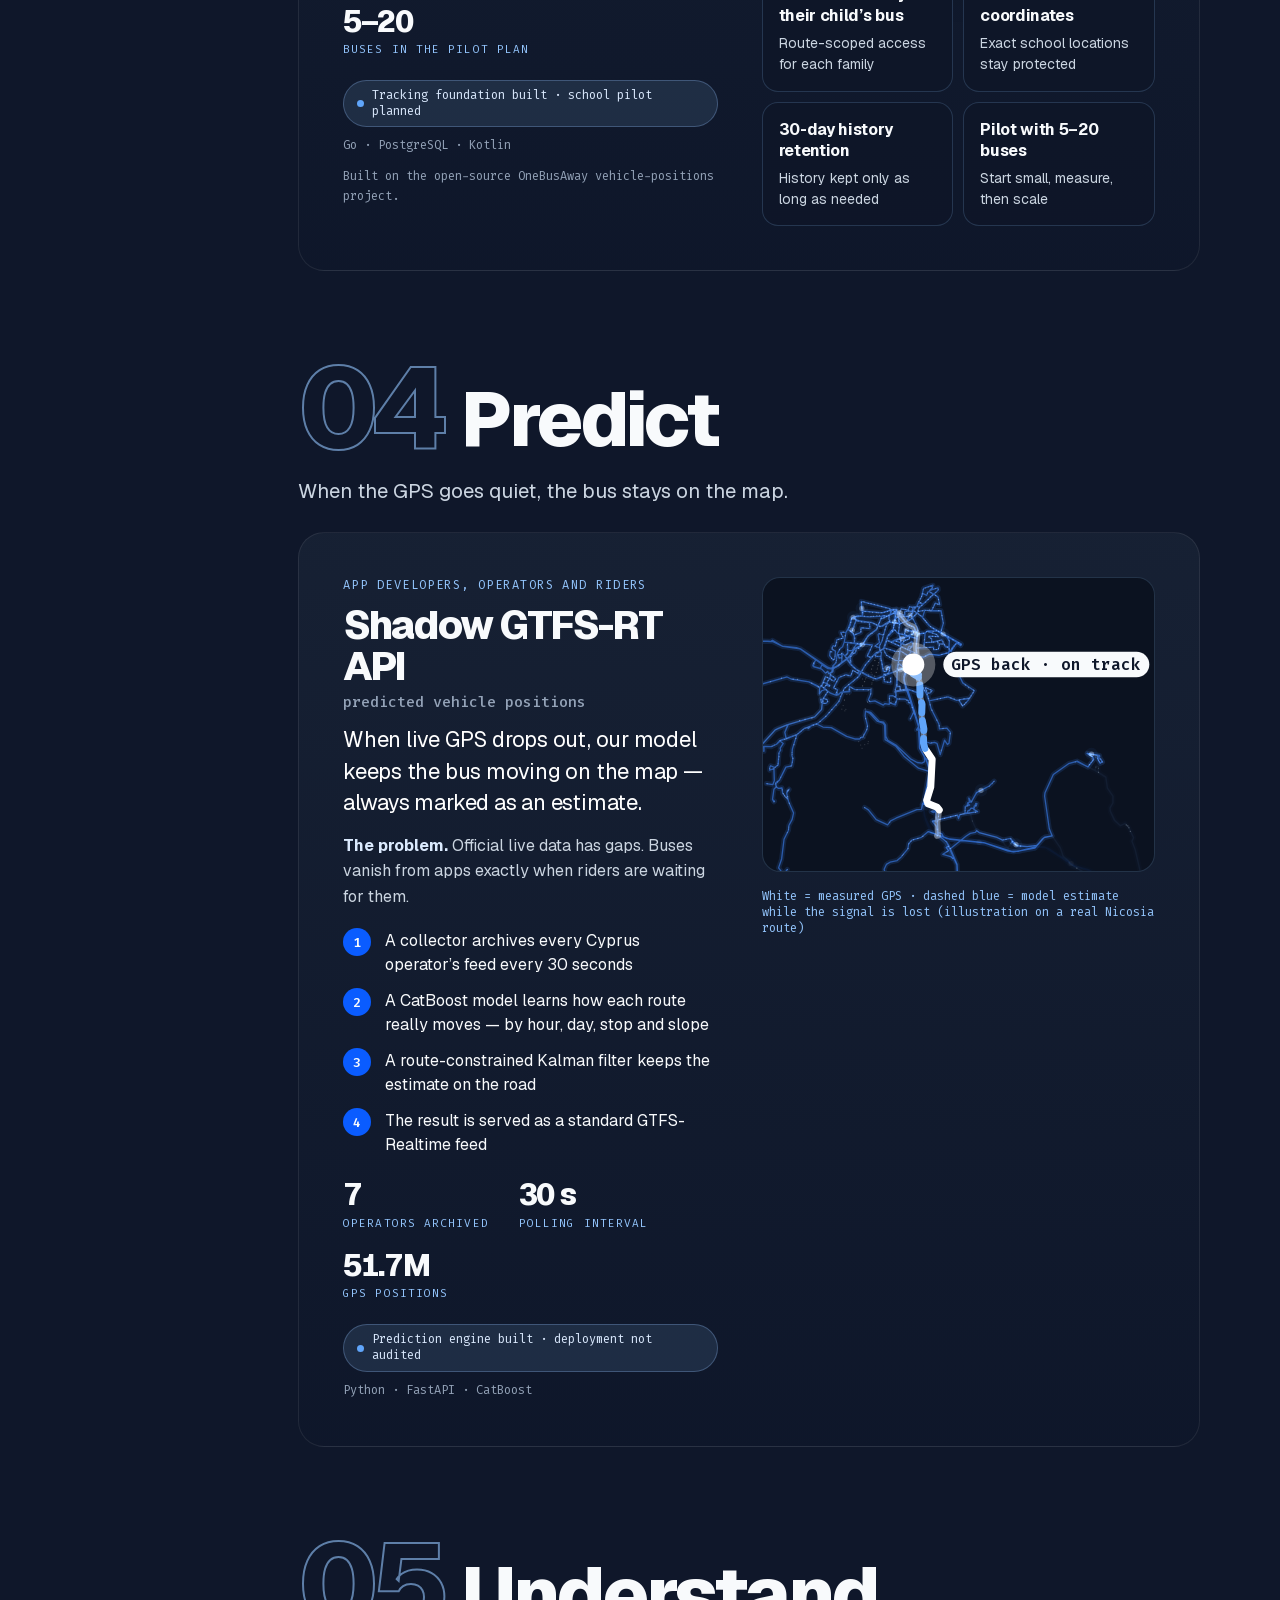
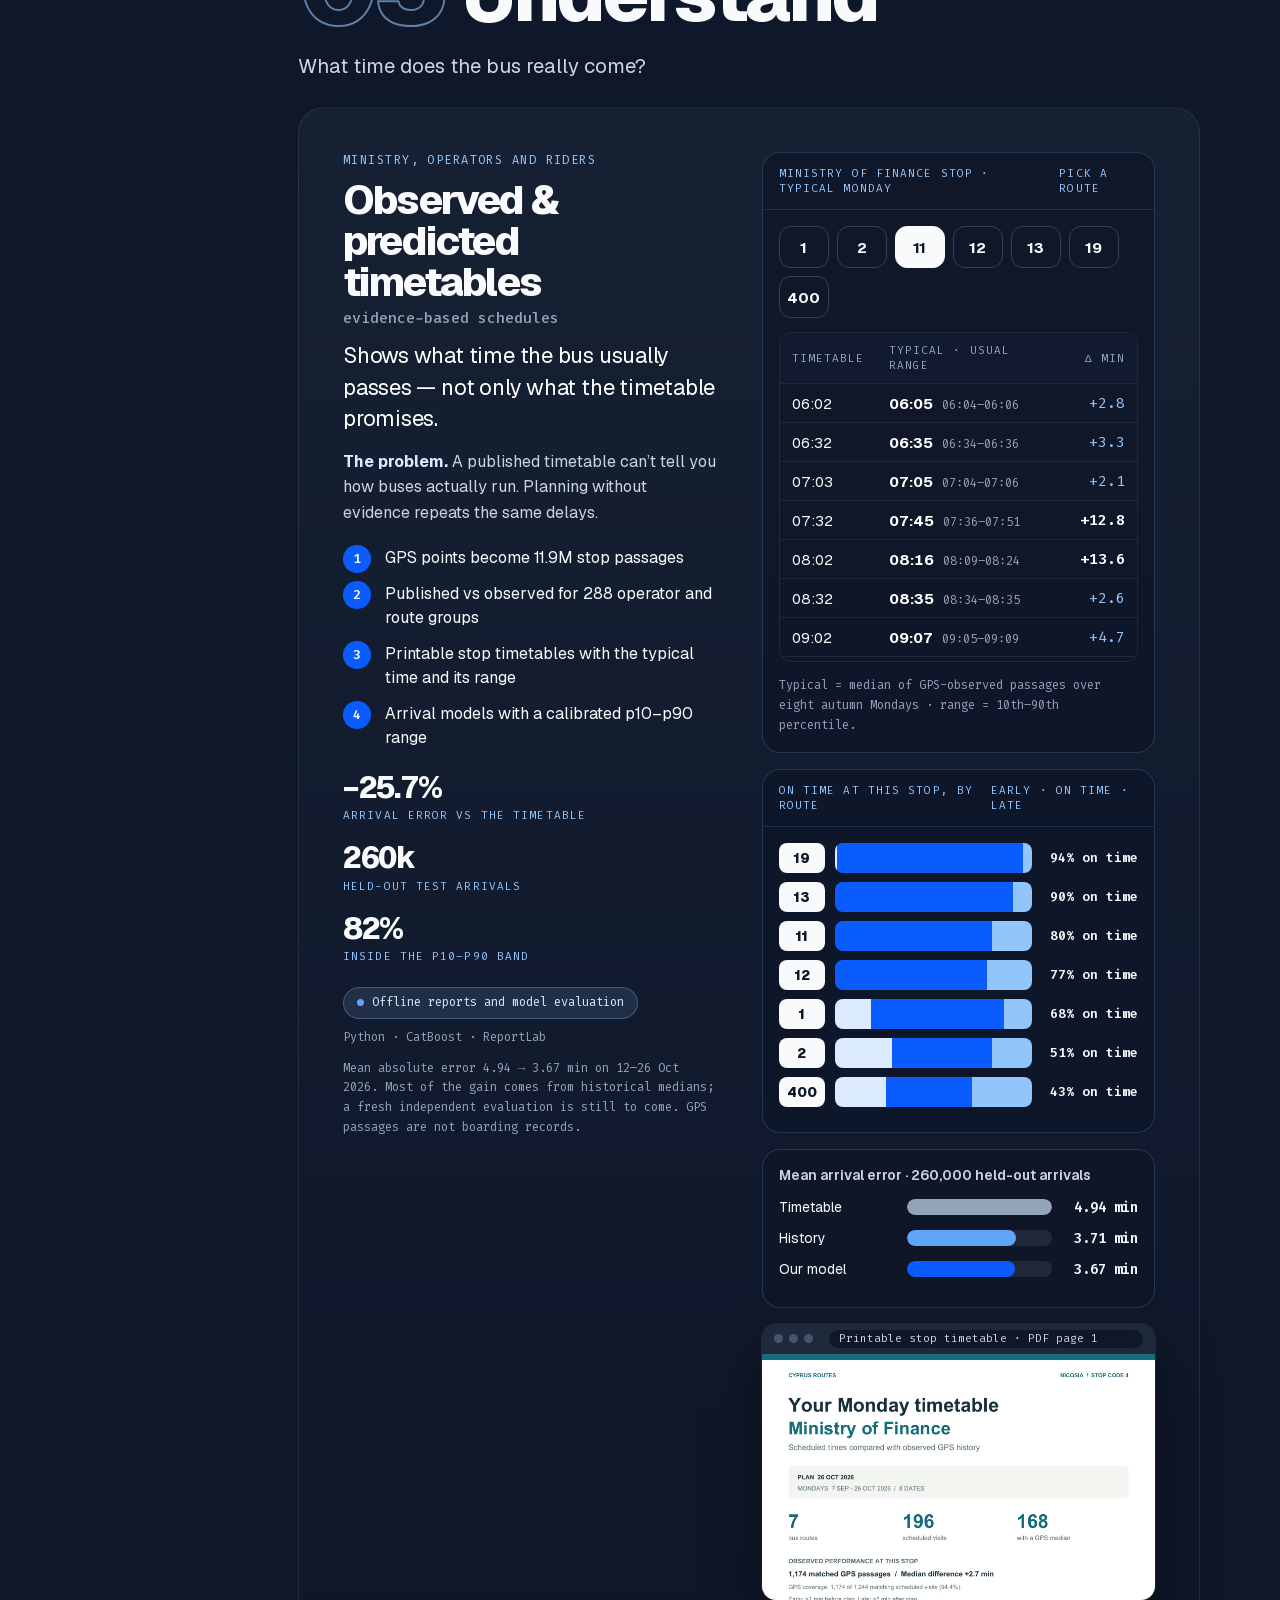
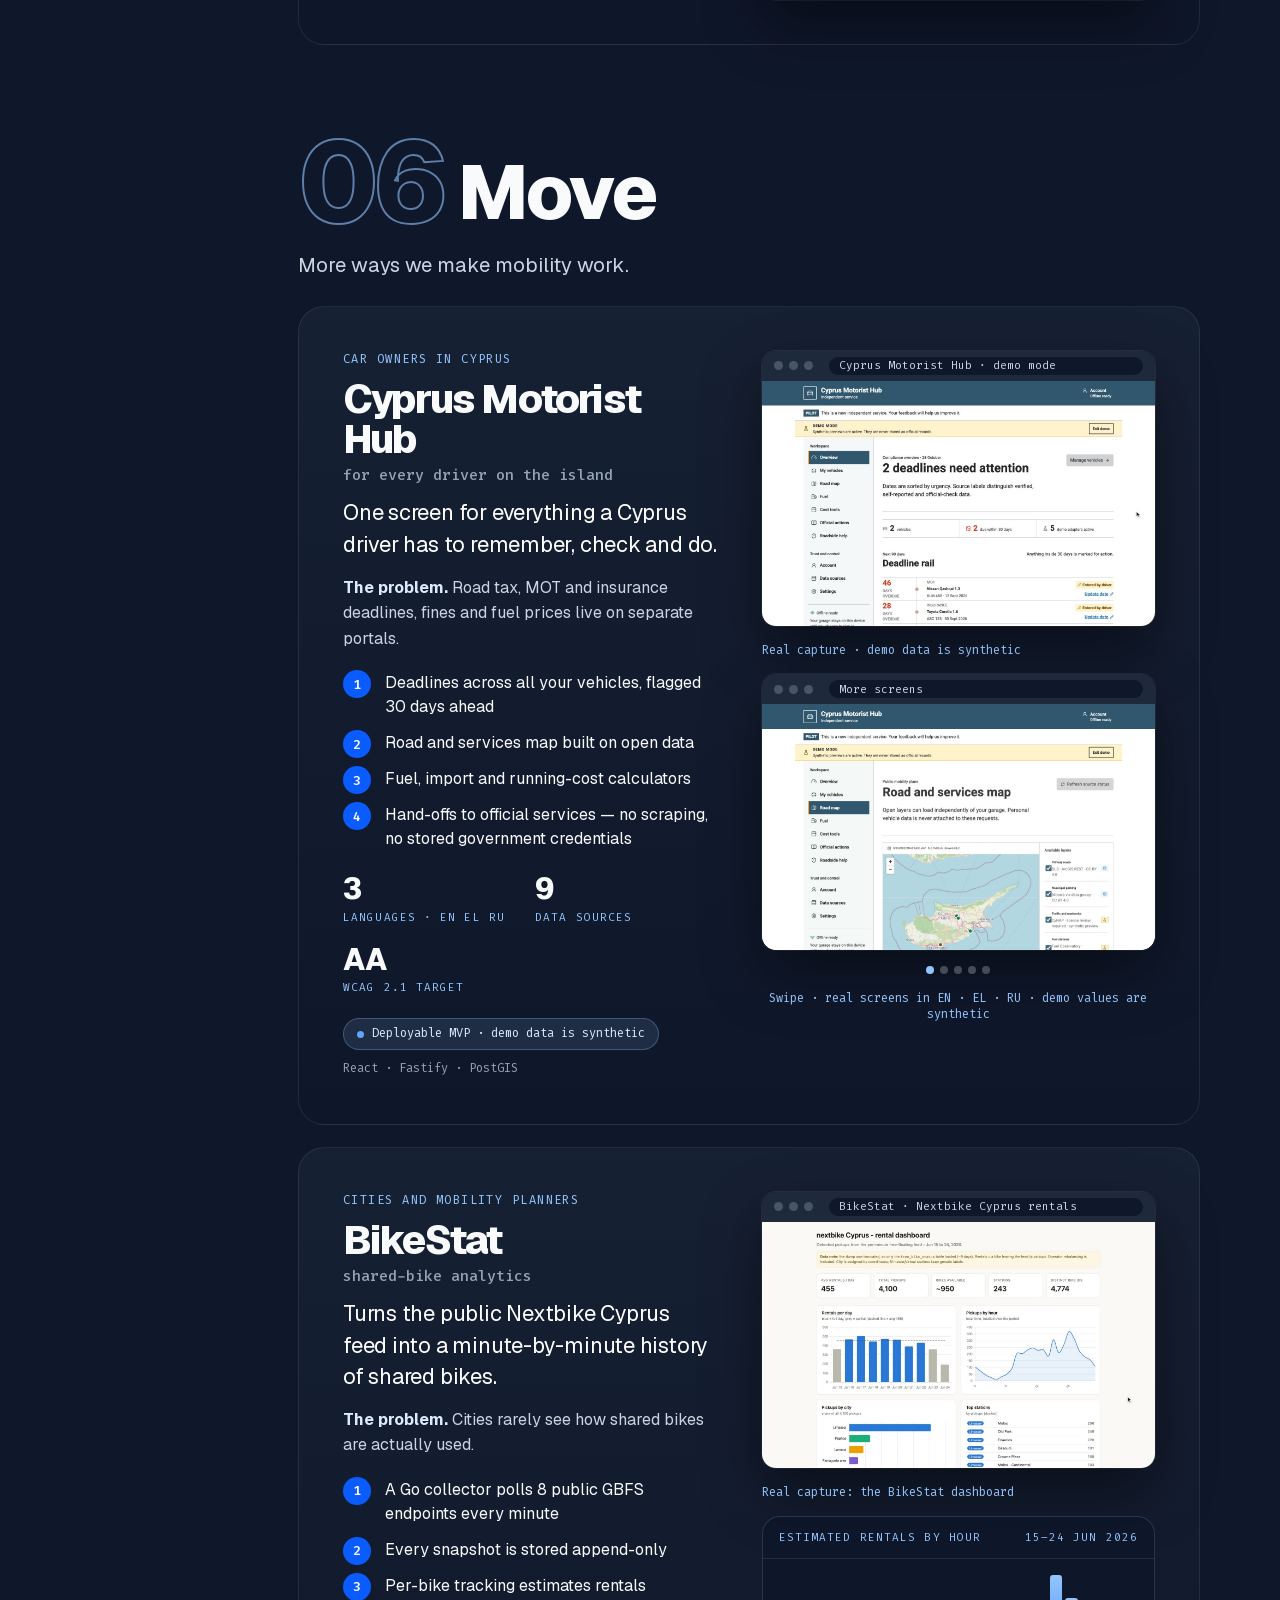
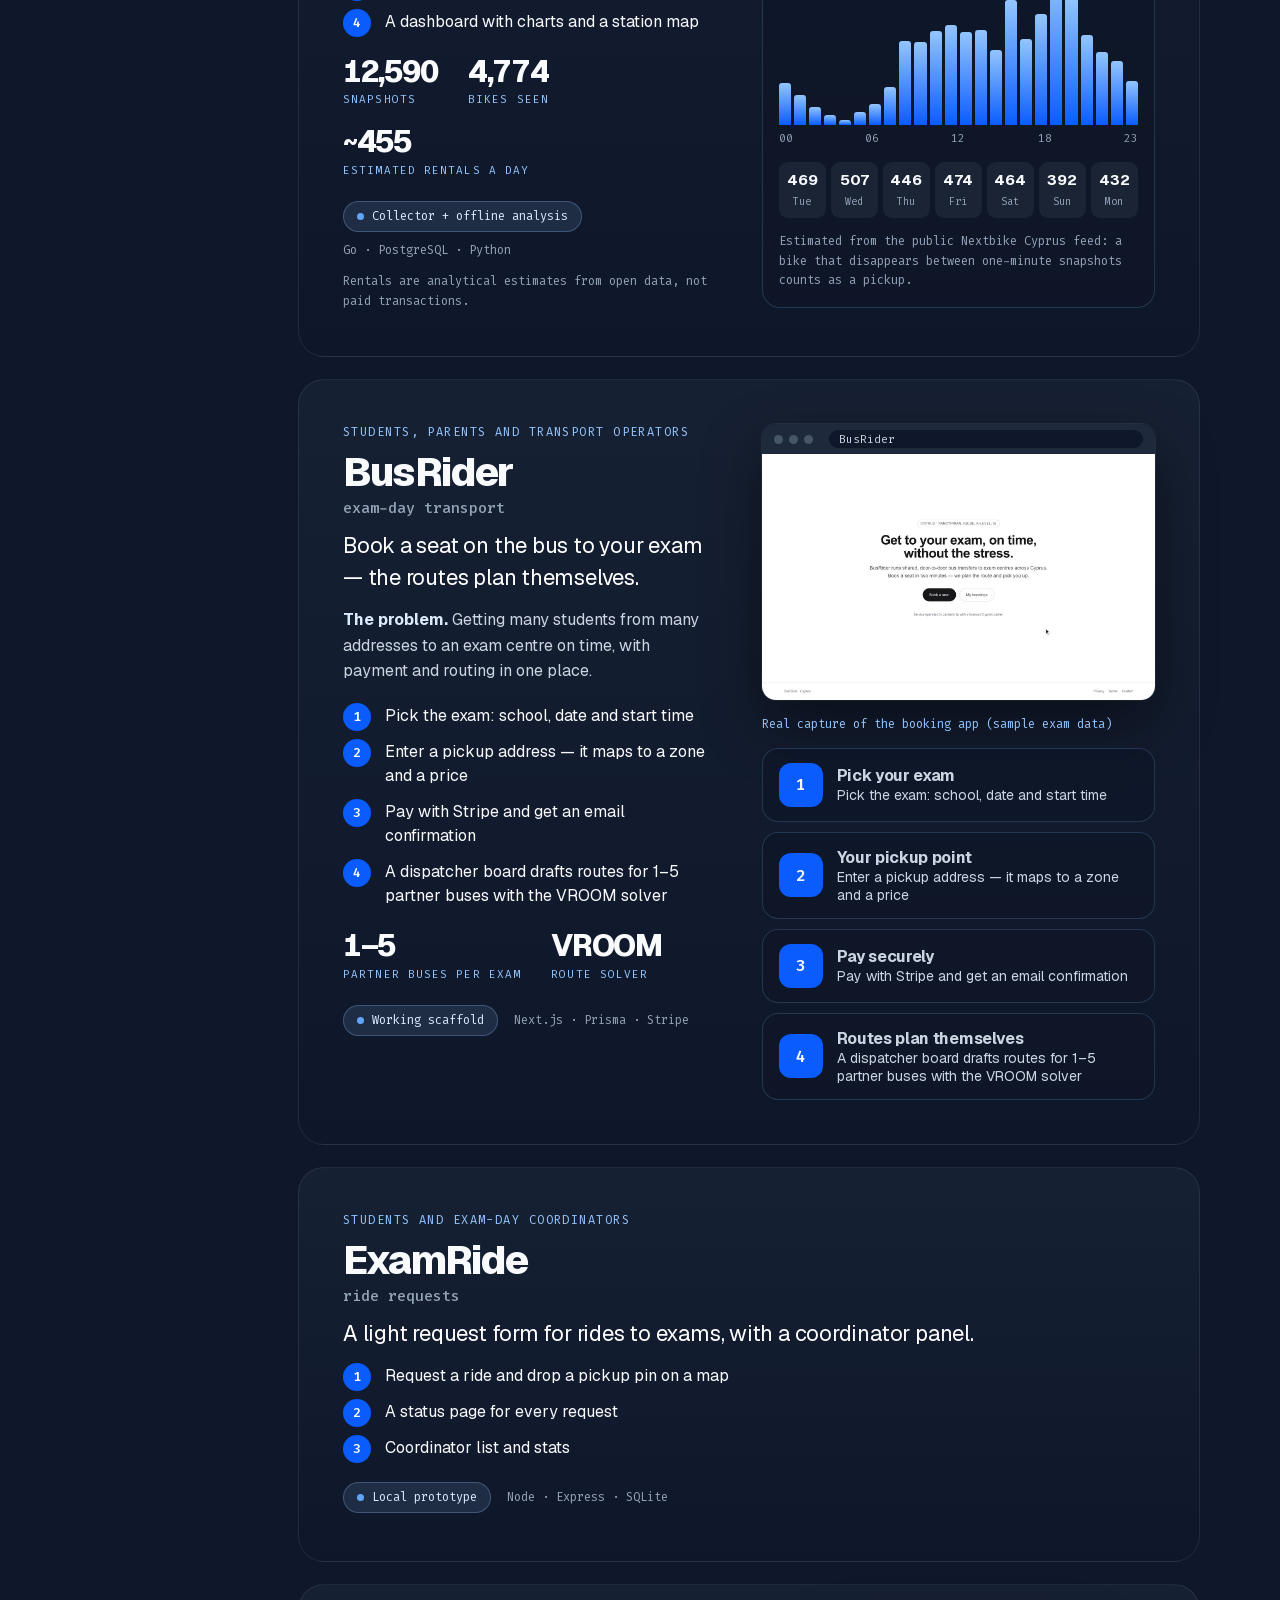
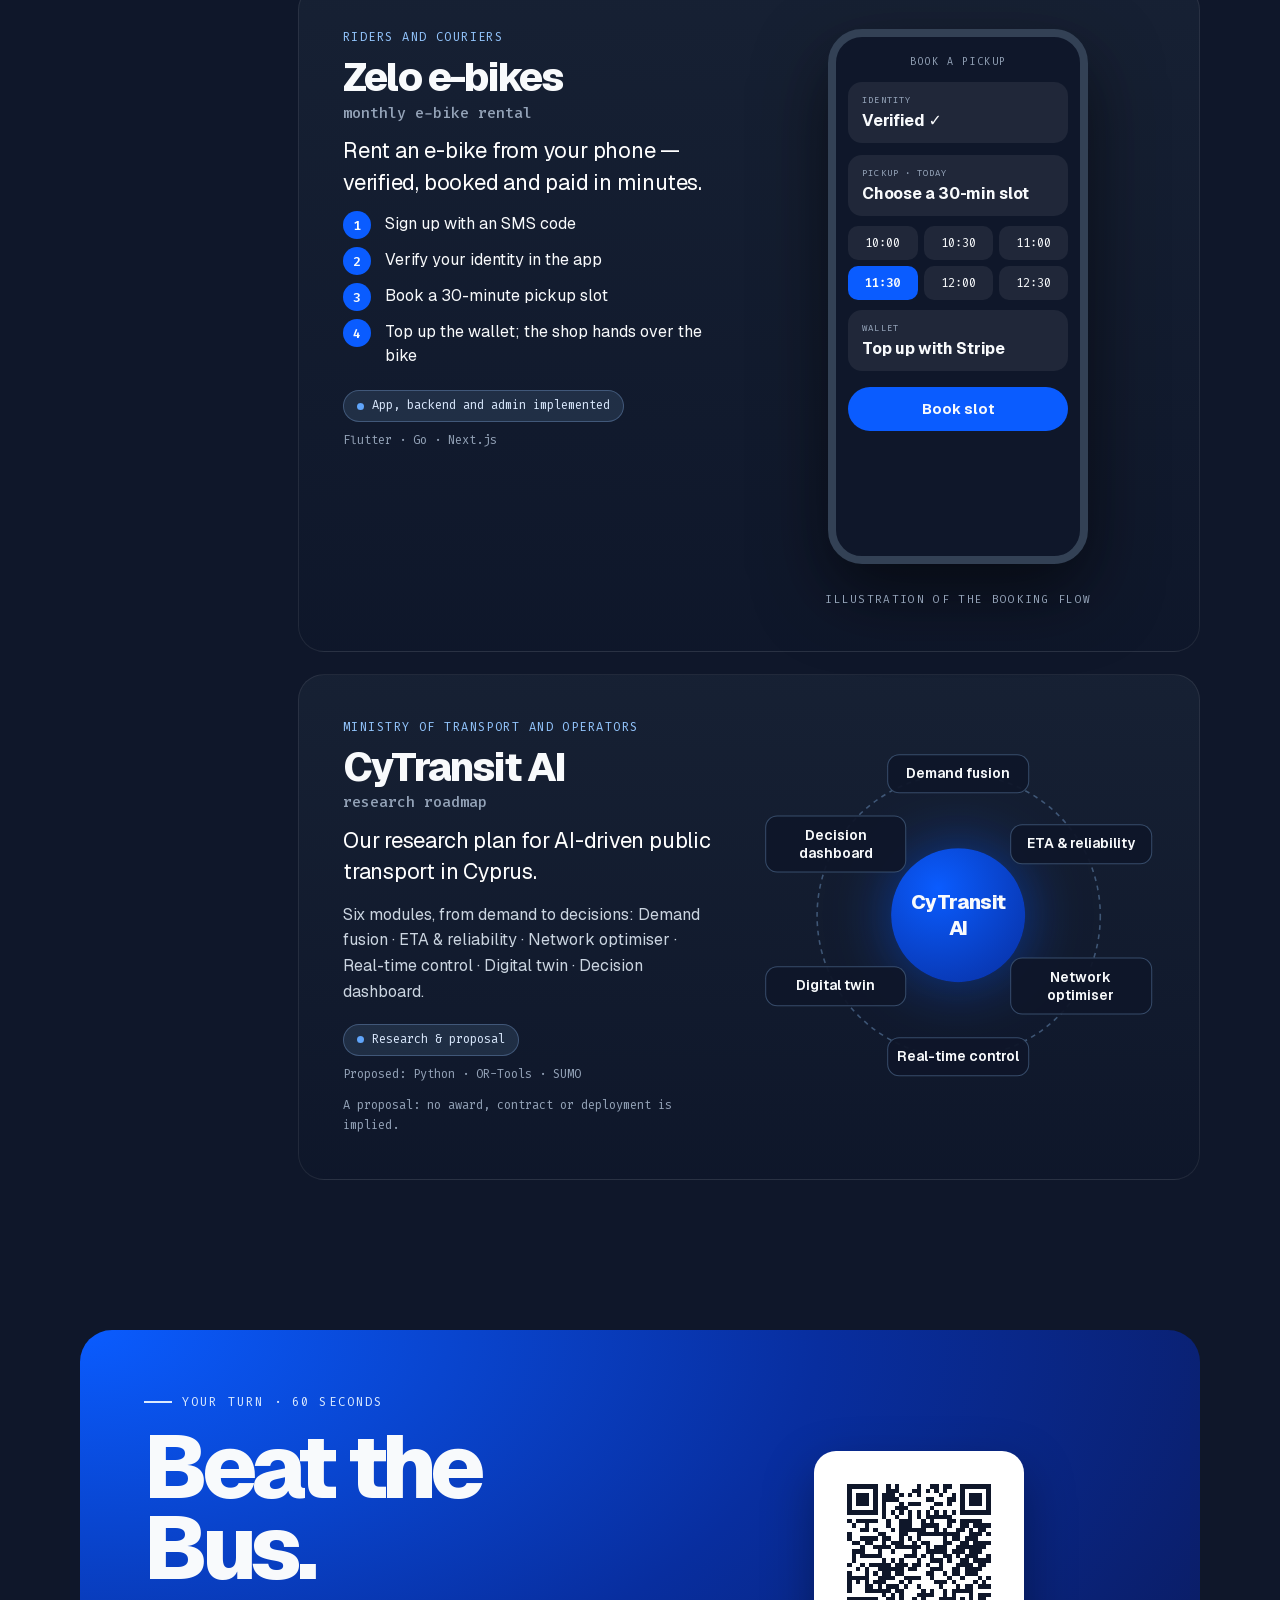
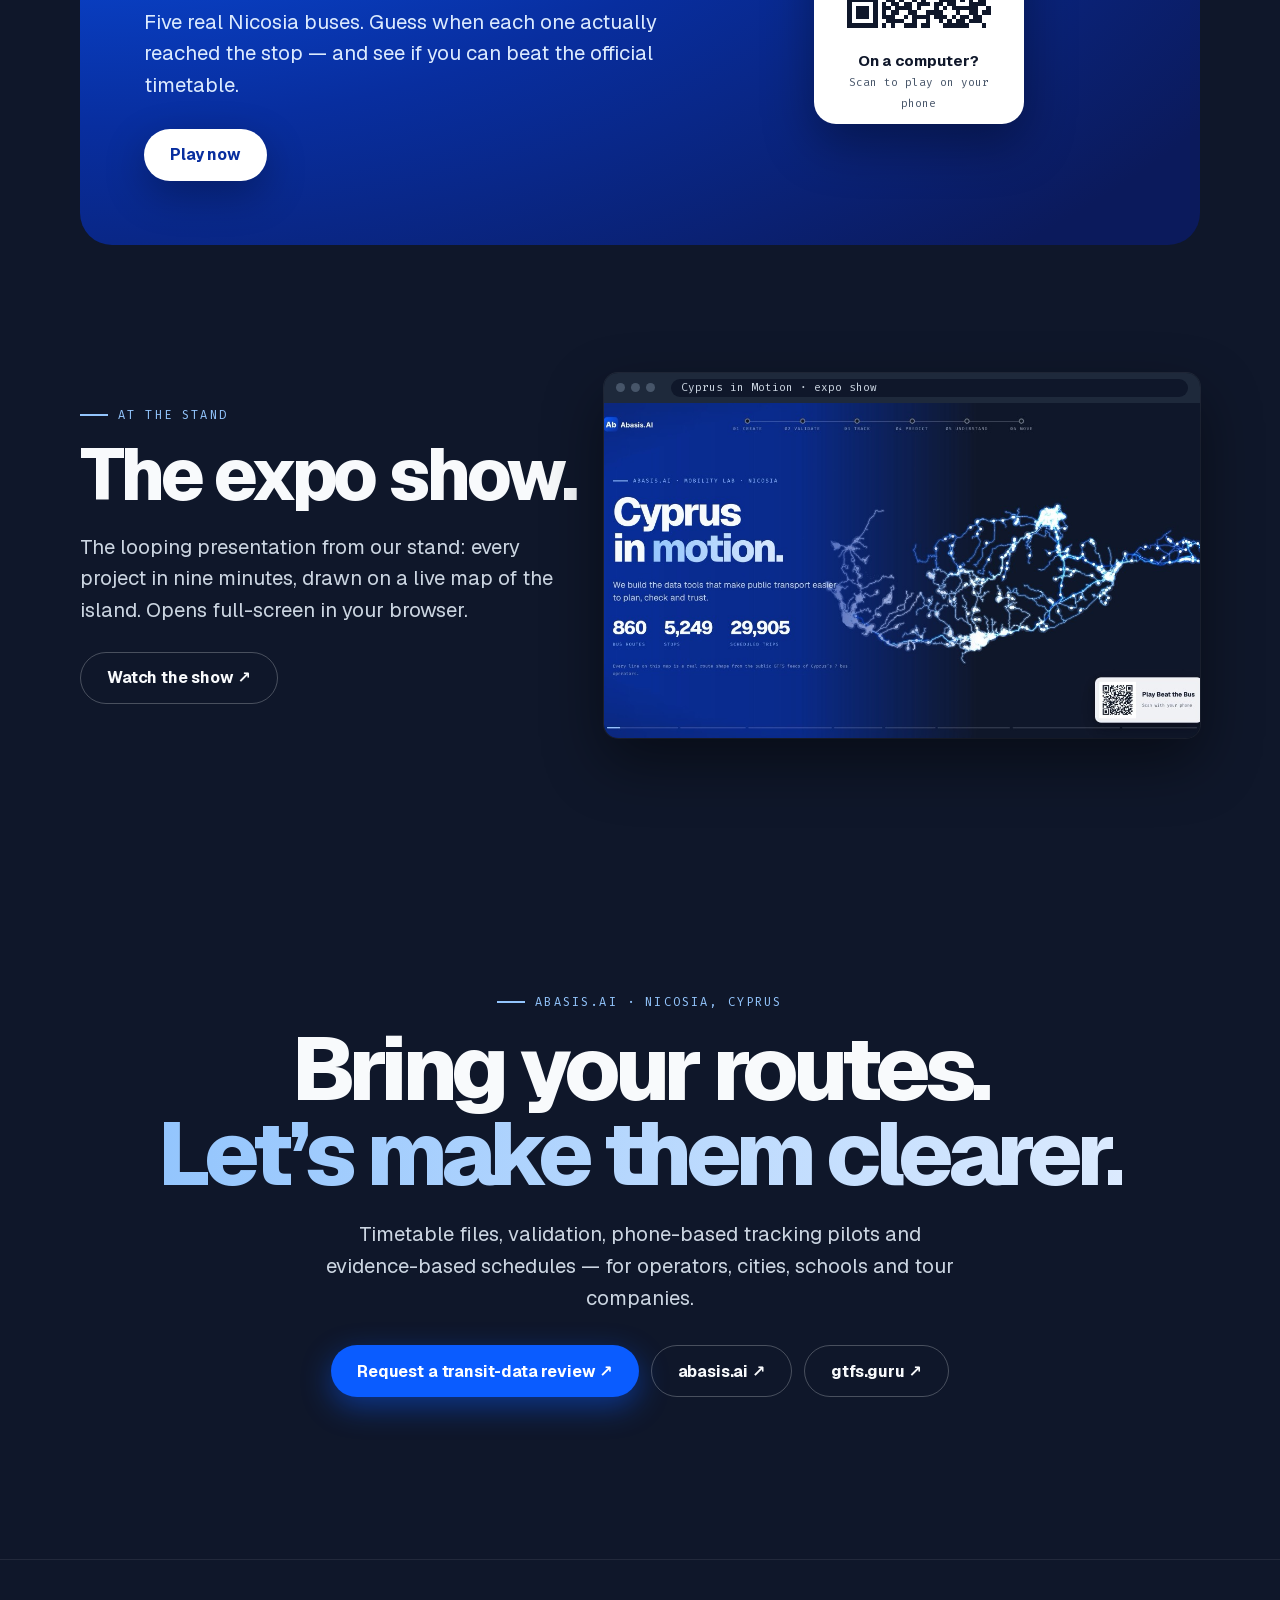
==== commit 7ebd0353: "Kit page links the MP4 release asset; state the show's real length Co-Authored-By: Claude Opus 5.5 <" ====
--- a/index.html
+++ b/index.html
@@ -305,7 +305,7 @@
     <div class="rv">
       <p class="kicker">At the stand</p>
       <h2 class="big">The expo show.</h2>
-      <p class="lede" style="margin-bottom:26px">The looping presentation from our stand: every project in eight minutes, drawn on a live map of the island. Opens full-screen in your browser.</p>
+      <p class="lede" style="margin-bottom:26px">The looping presentation from our stand: every project in nine minutes, drawn on a live map of the island. Opens full-screen in your browser.</p>
       <a class="btn ghost" href="show/">Watch the show ↗</a>
     </div>
     <a class="frame rv" href="show/" aria-label="Open the expo show"><div class="bar"><i></i><i></i><i></i><span>Cyprus in Motion · expo show</span></div><img src="media/og.jpg" alt="A frame of the expo show: the Cyprus bus network map" loading="lazy"></a>
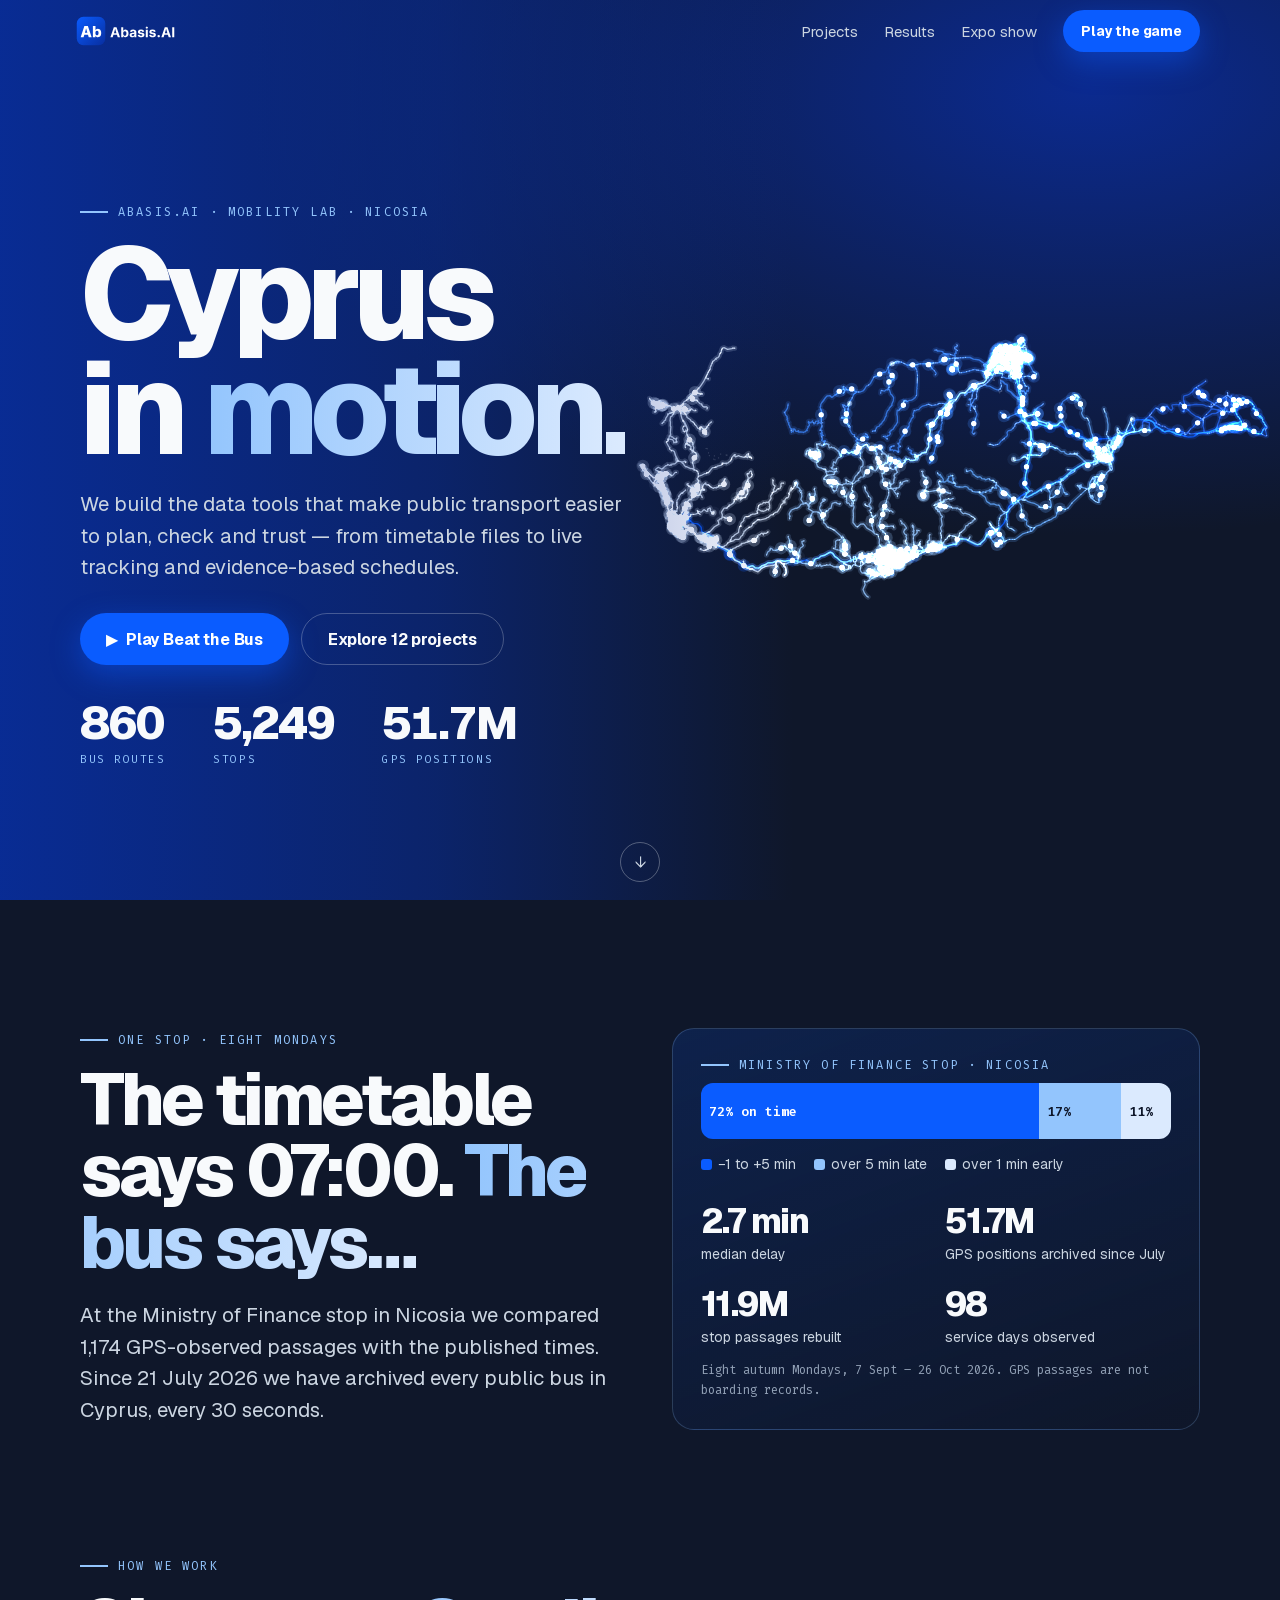
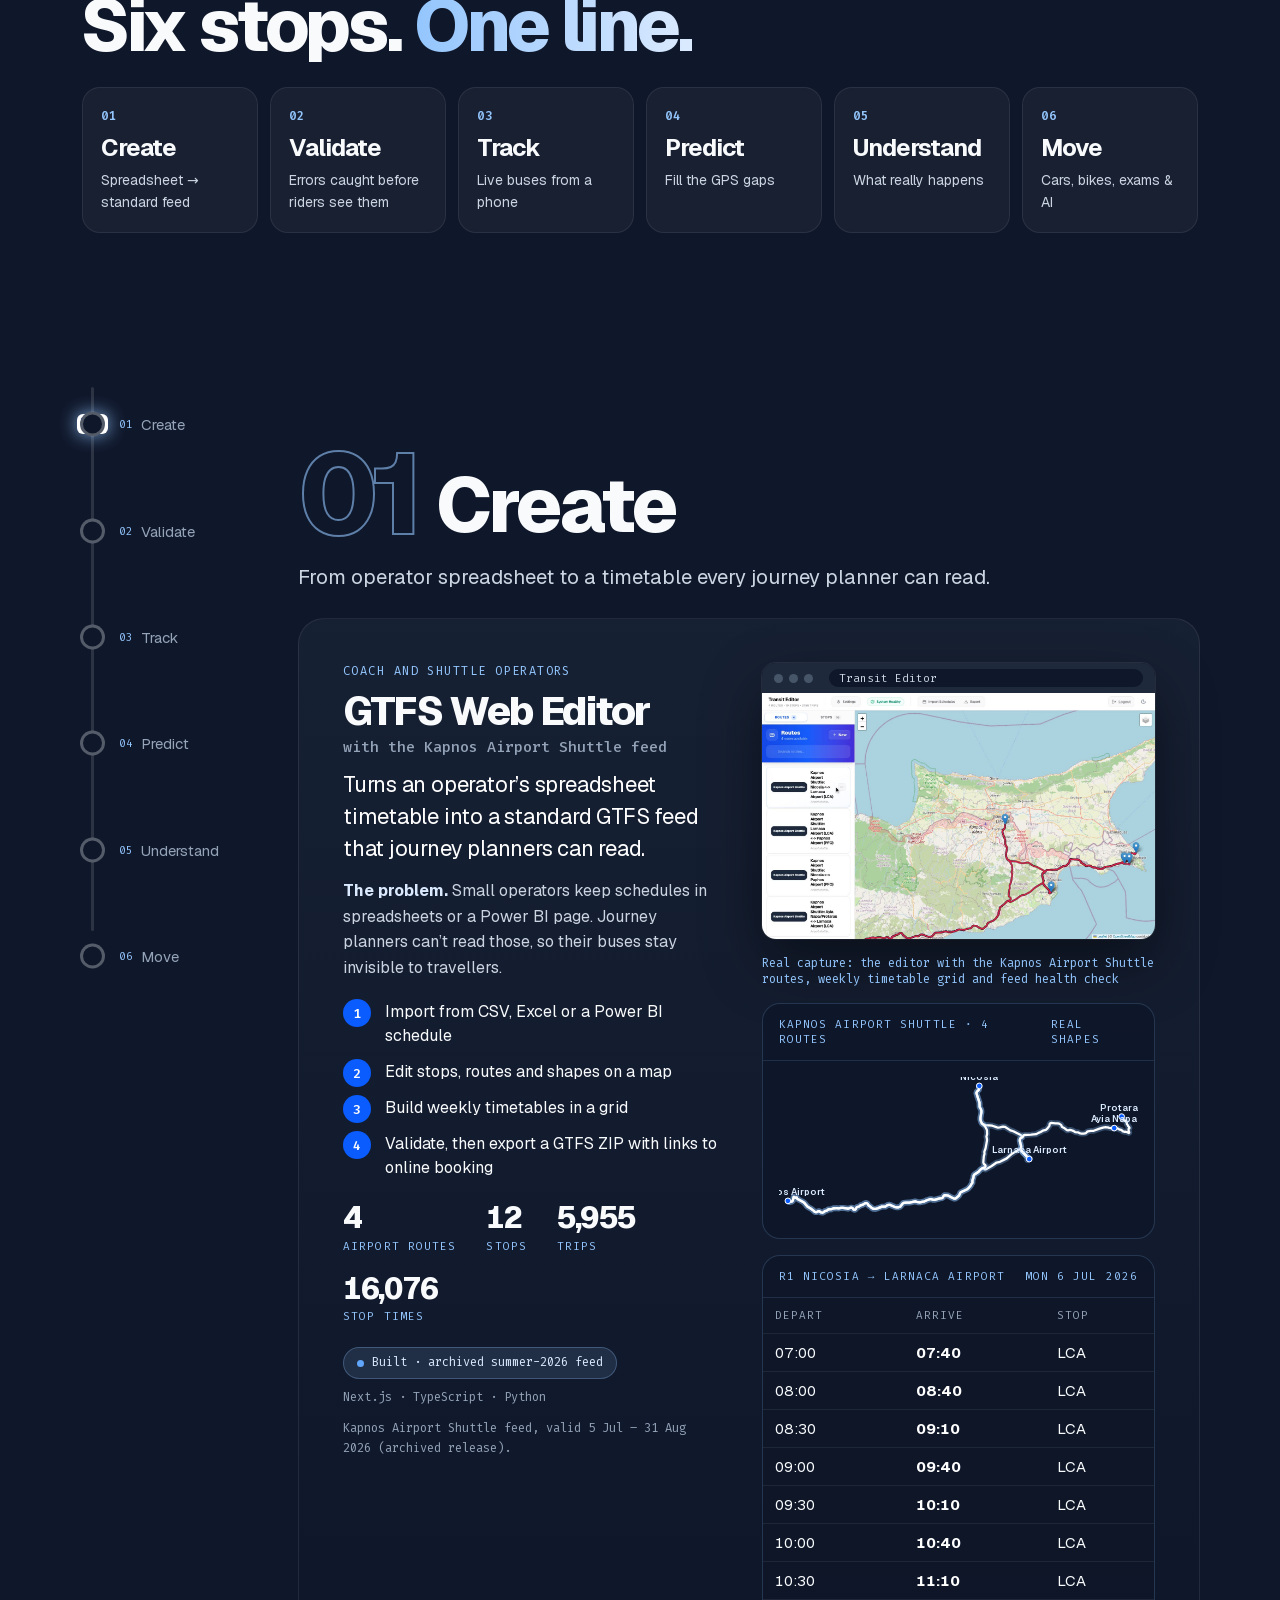
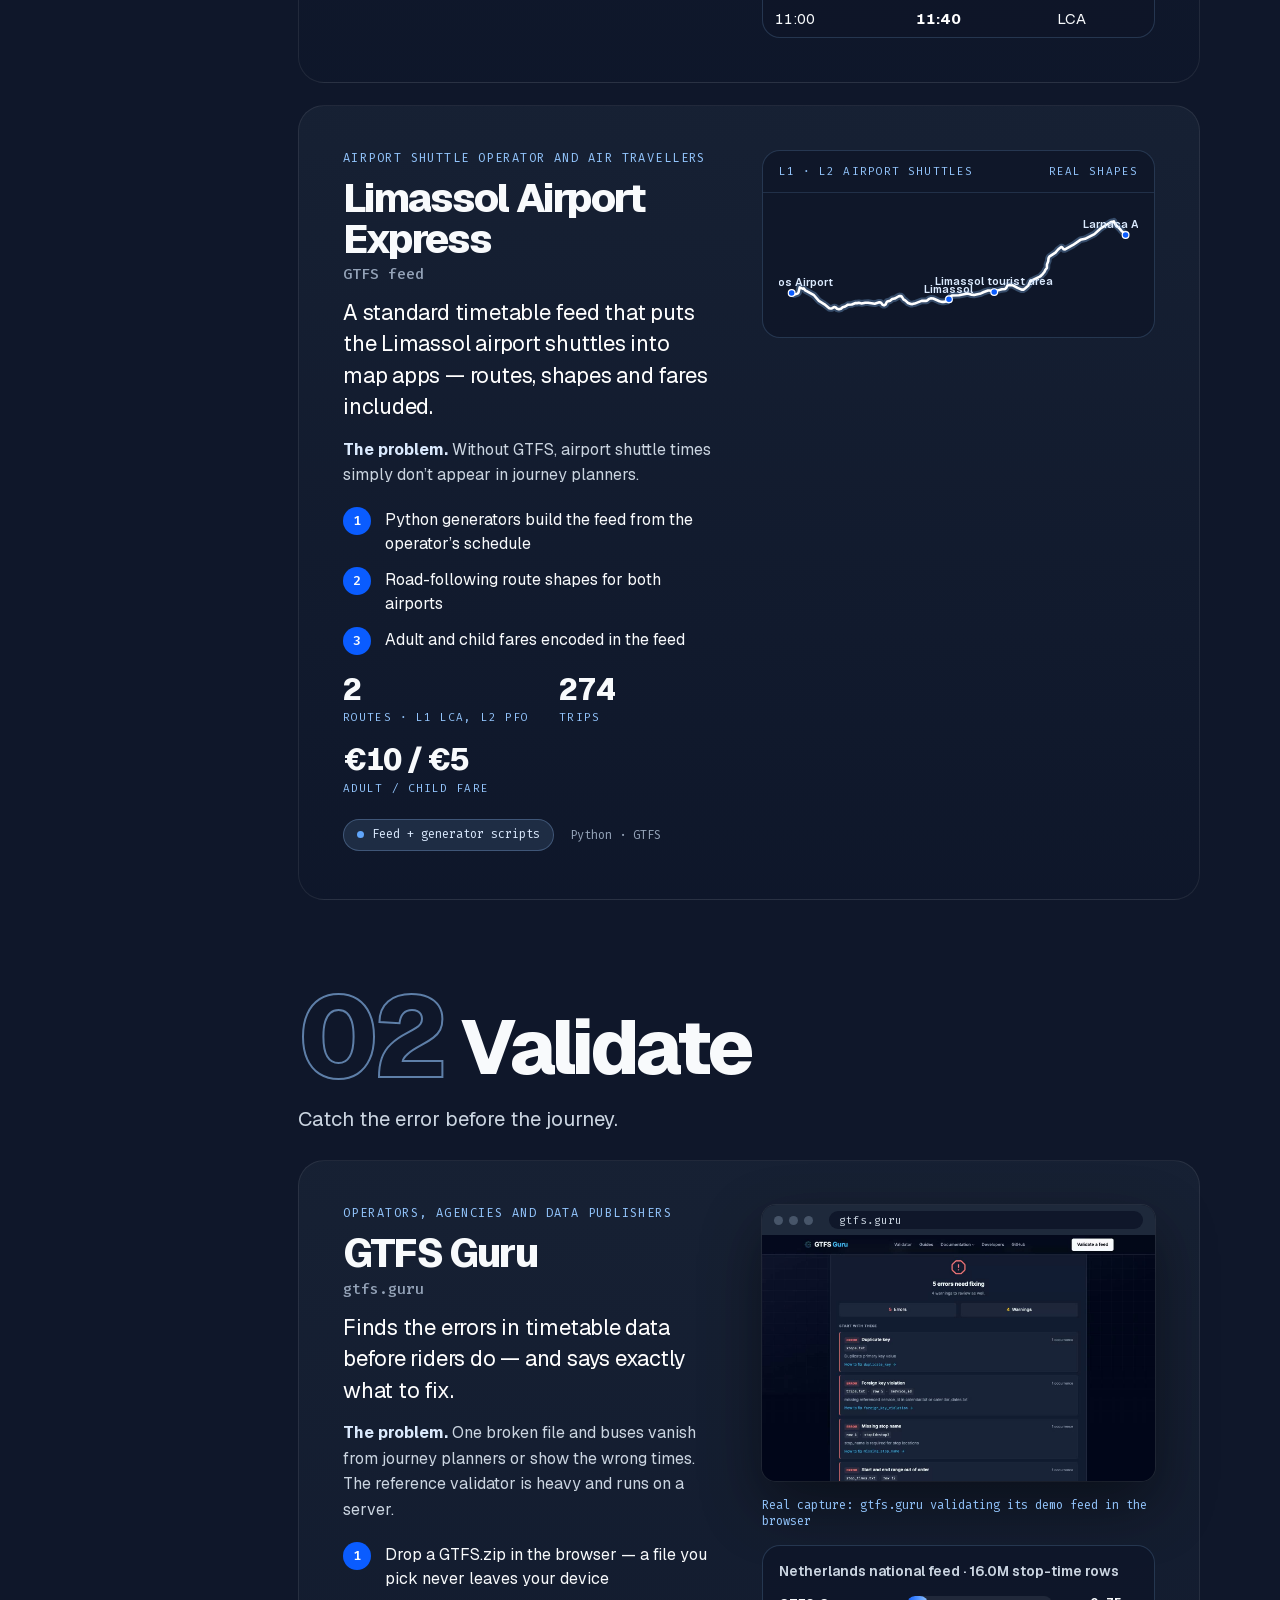
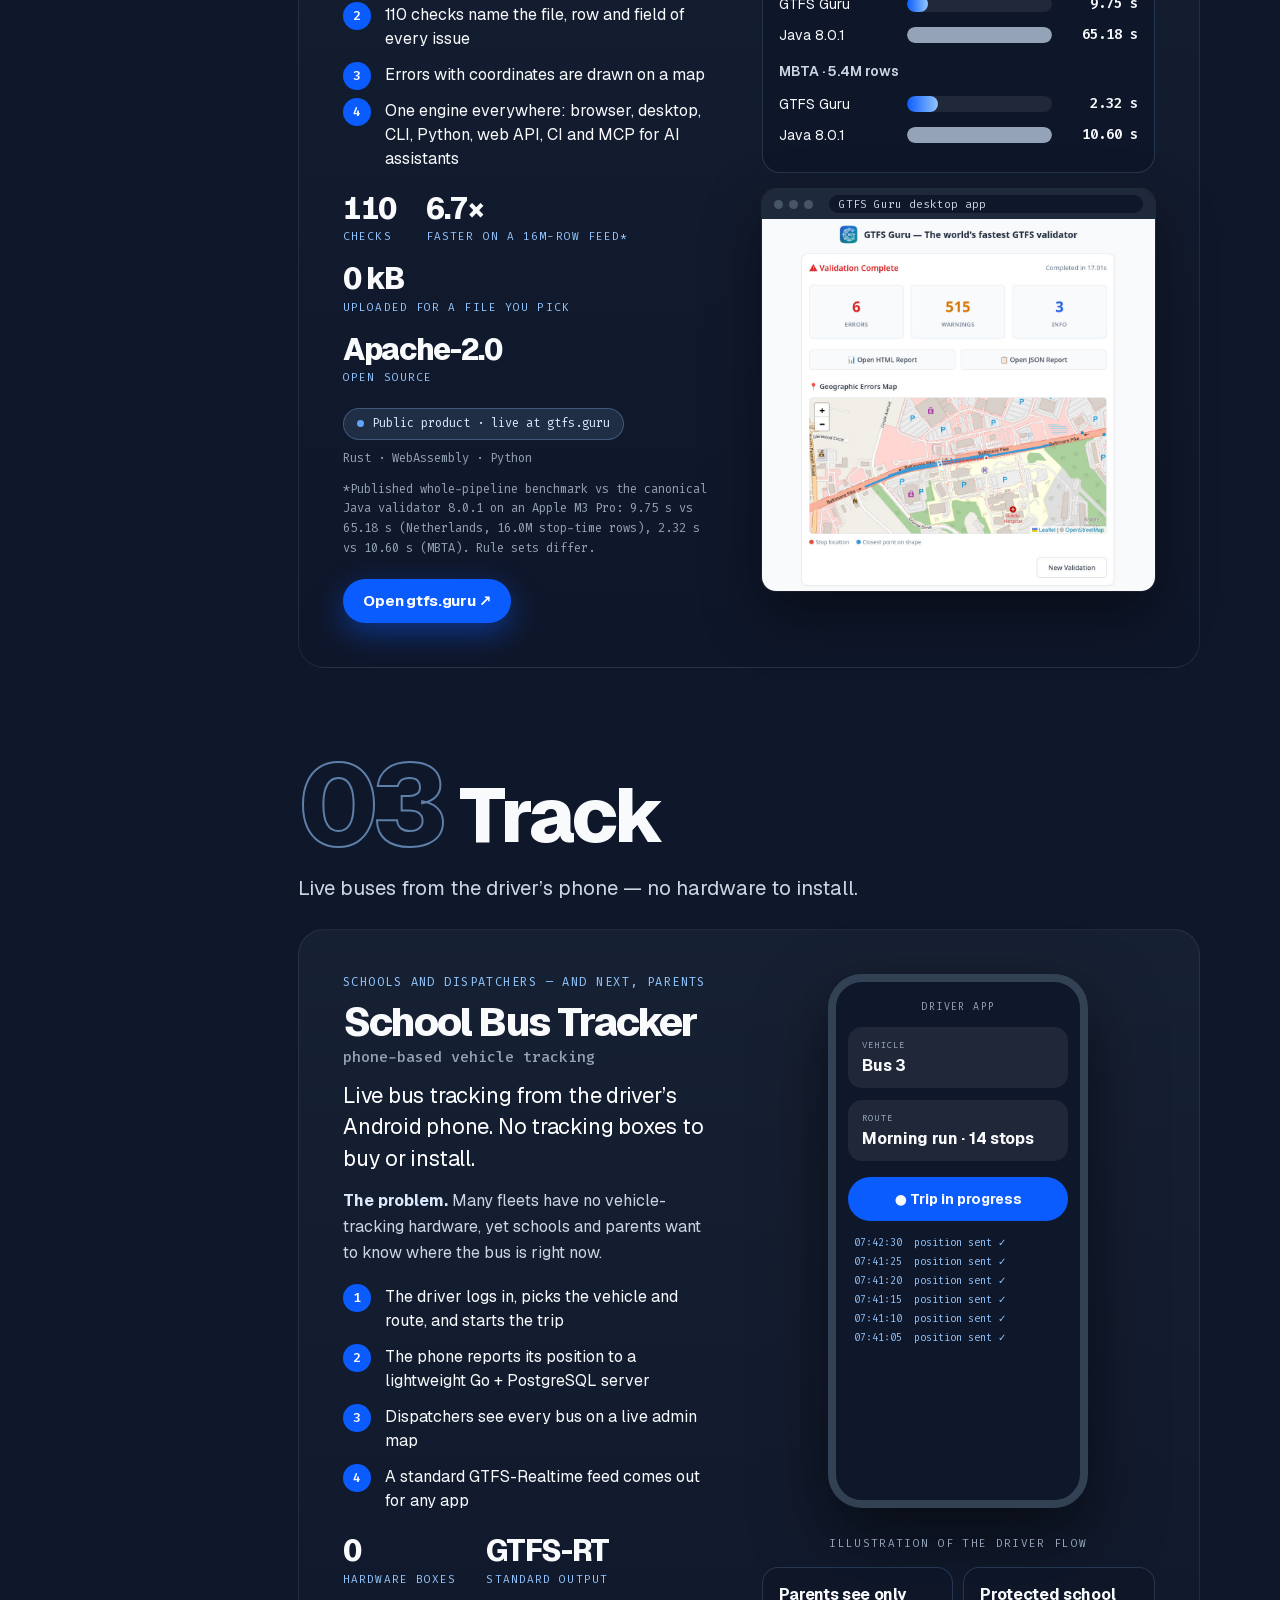
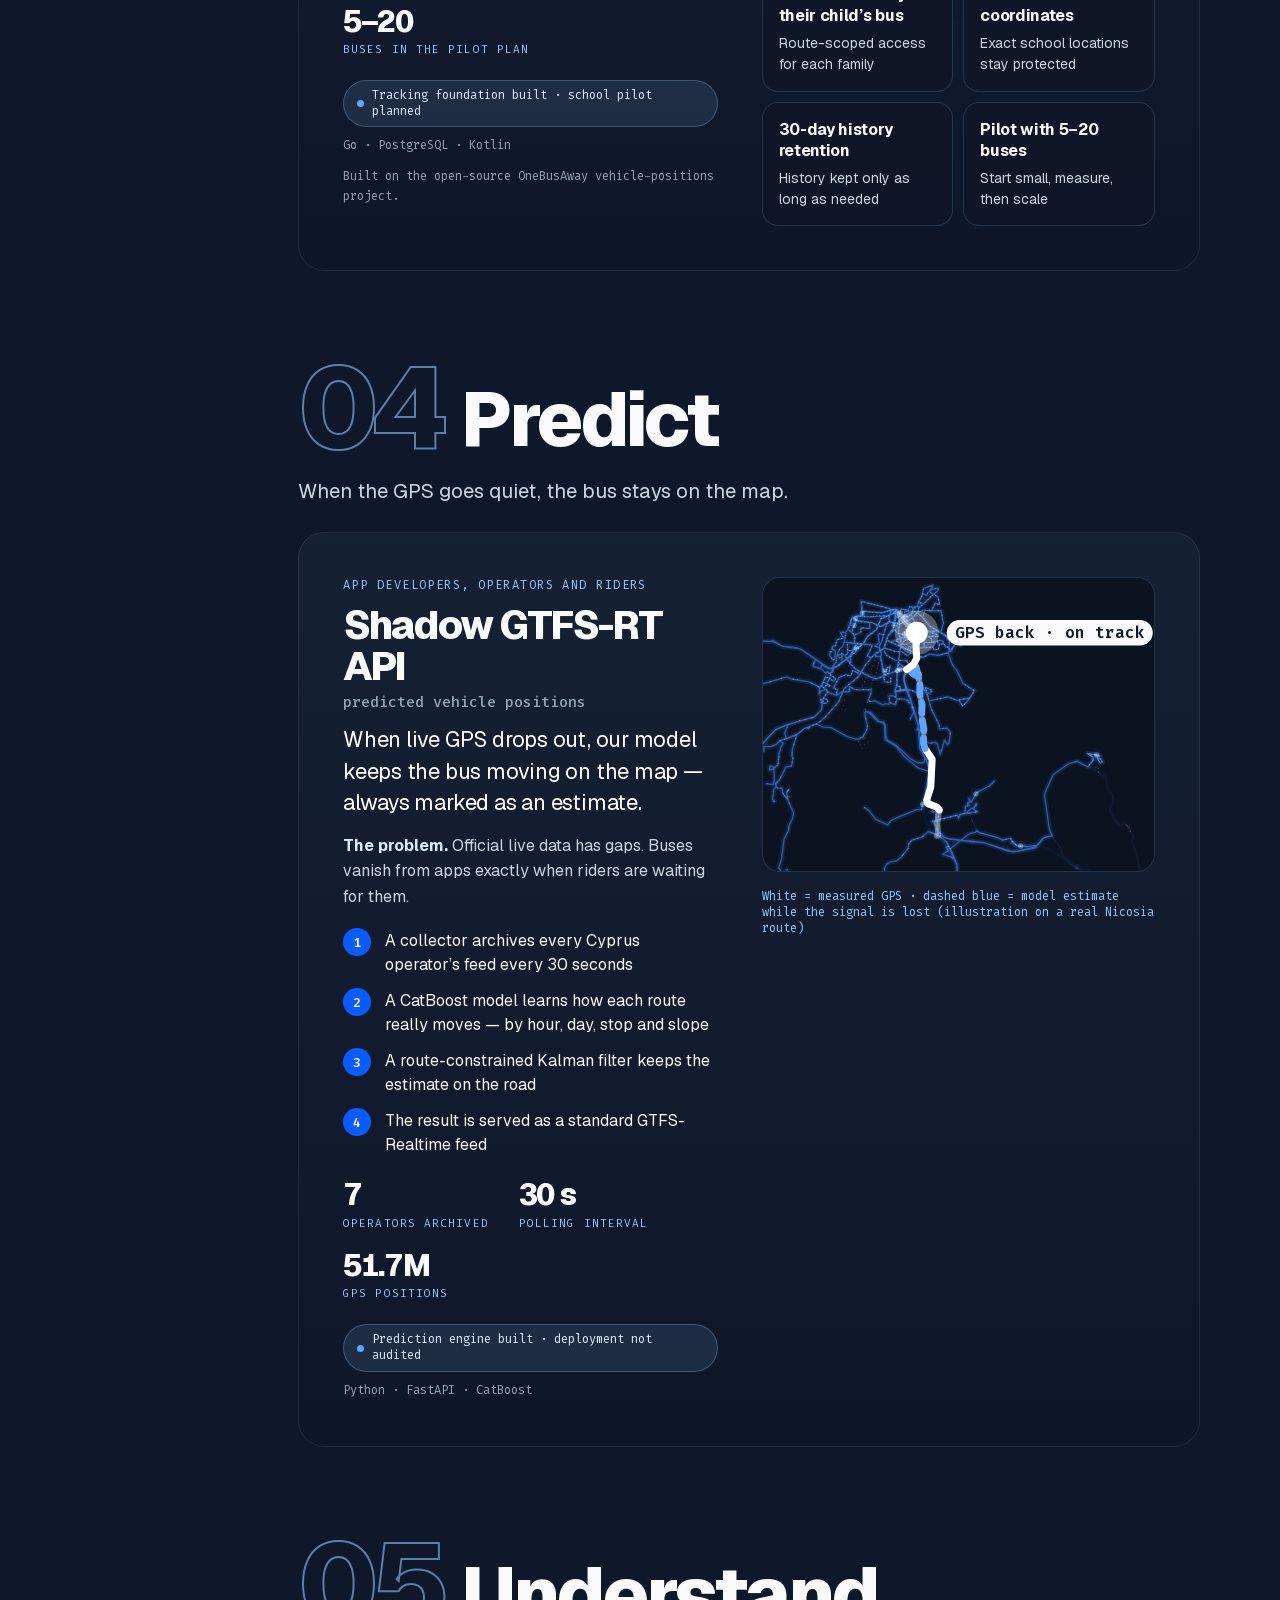
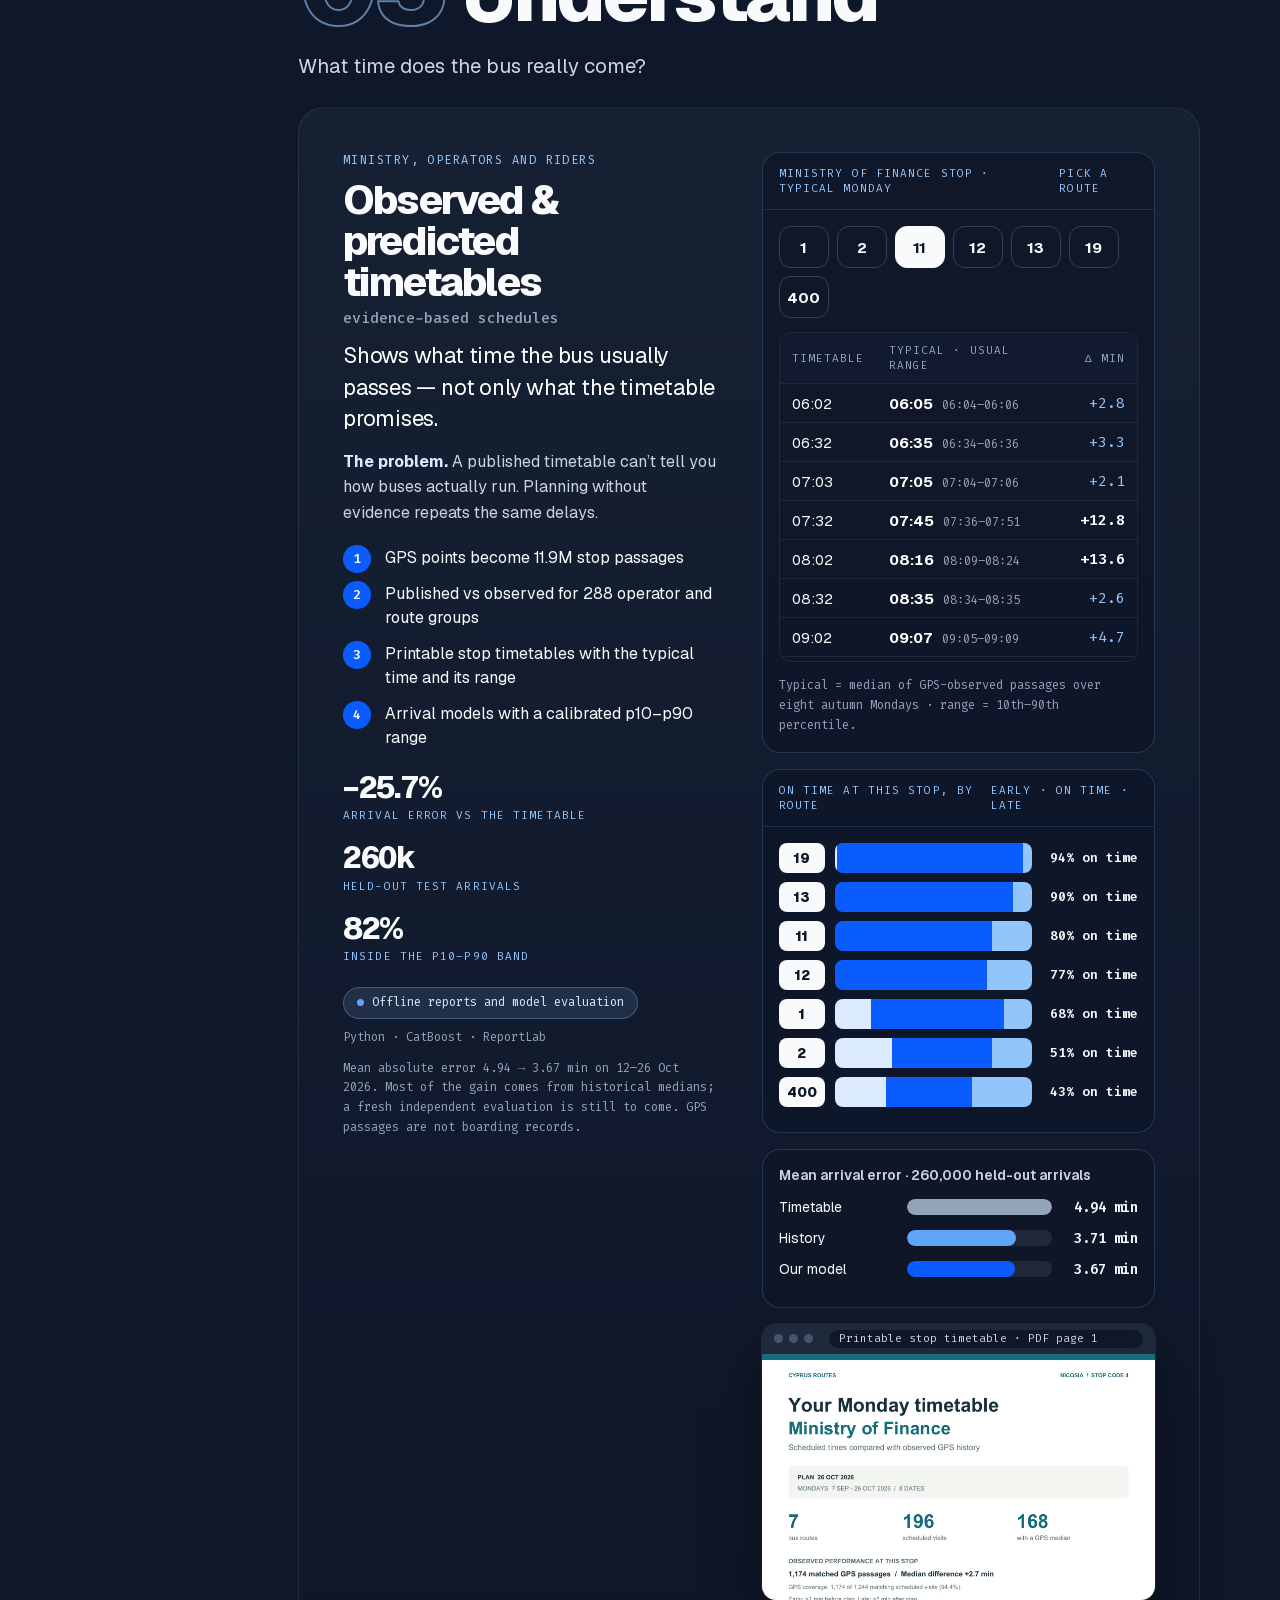
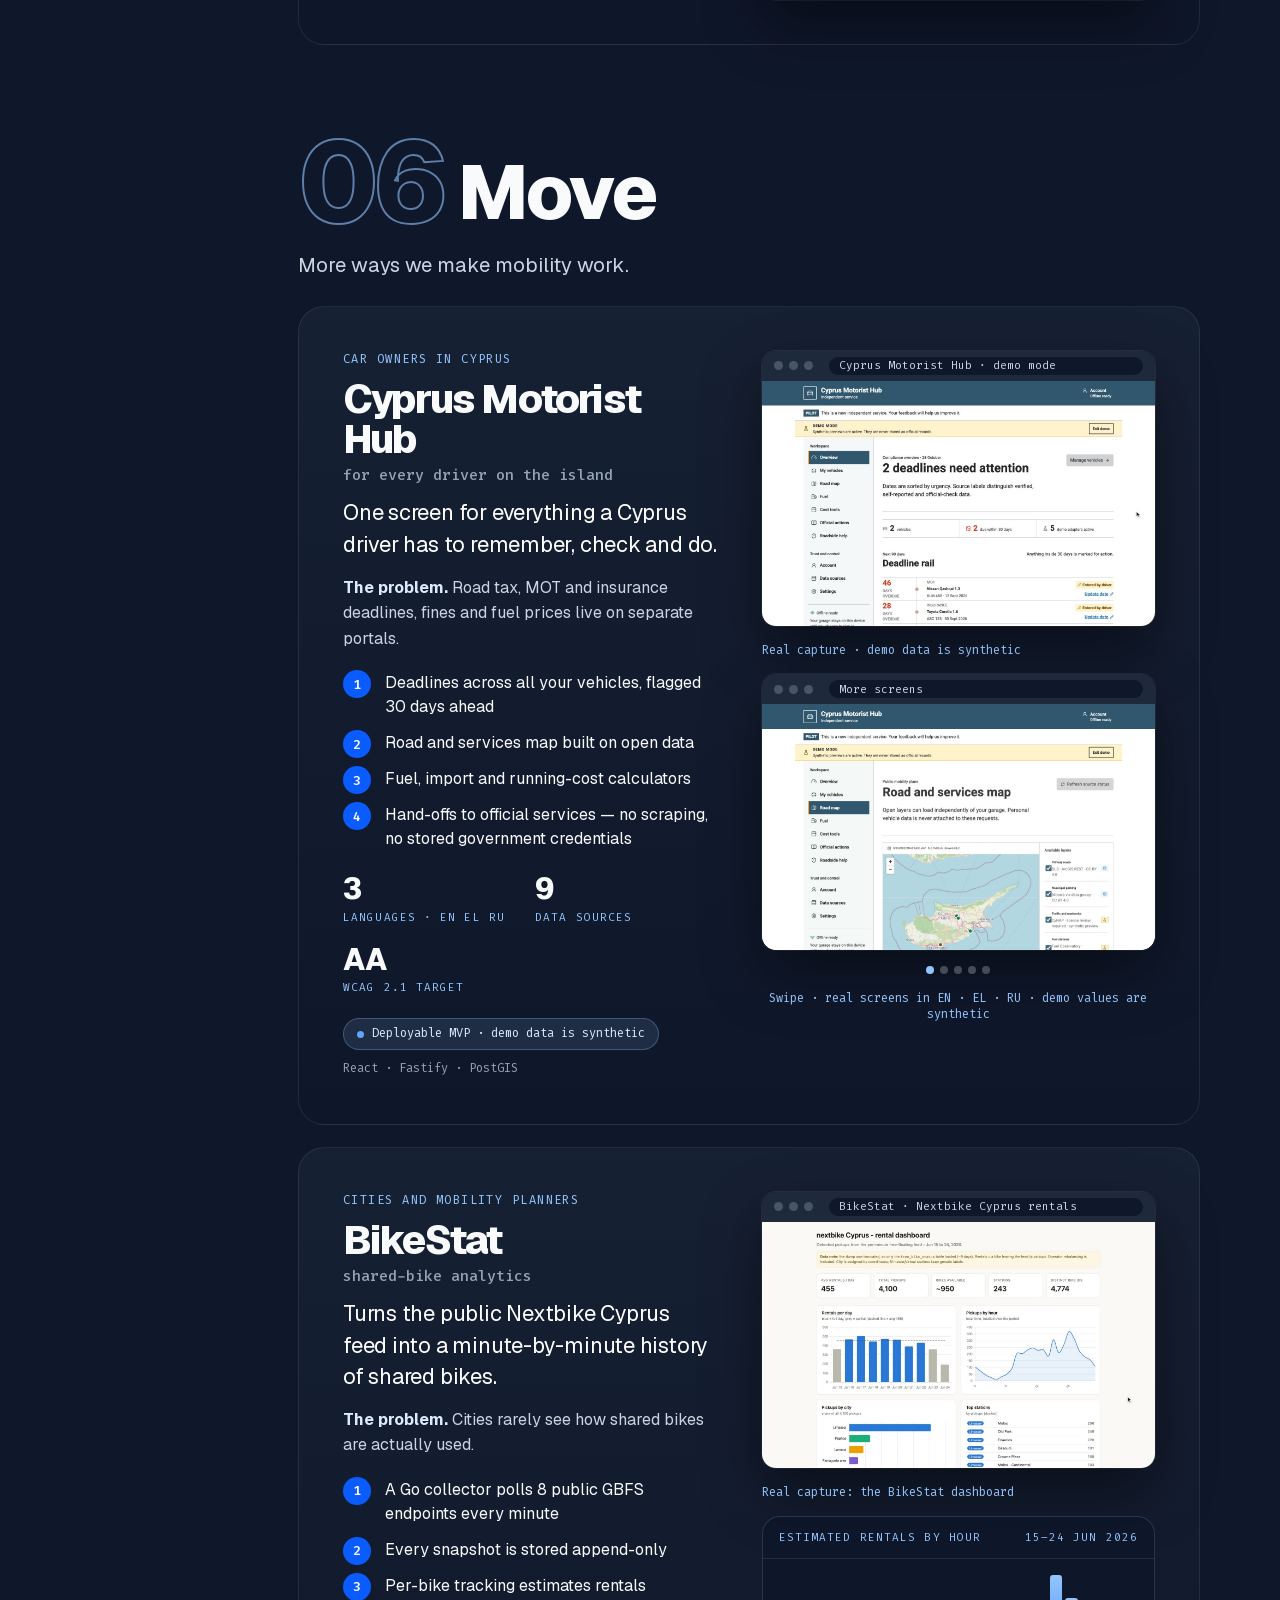
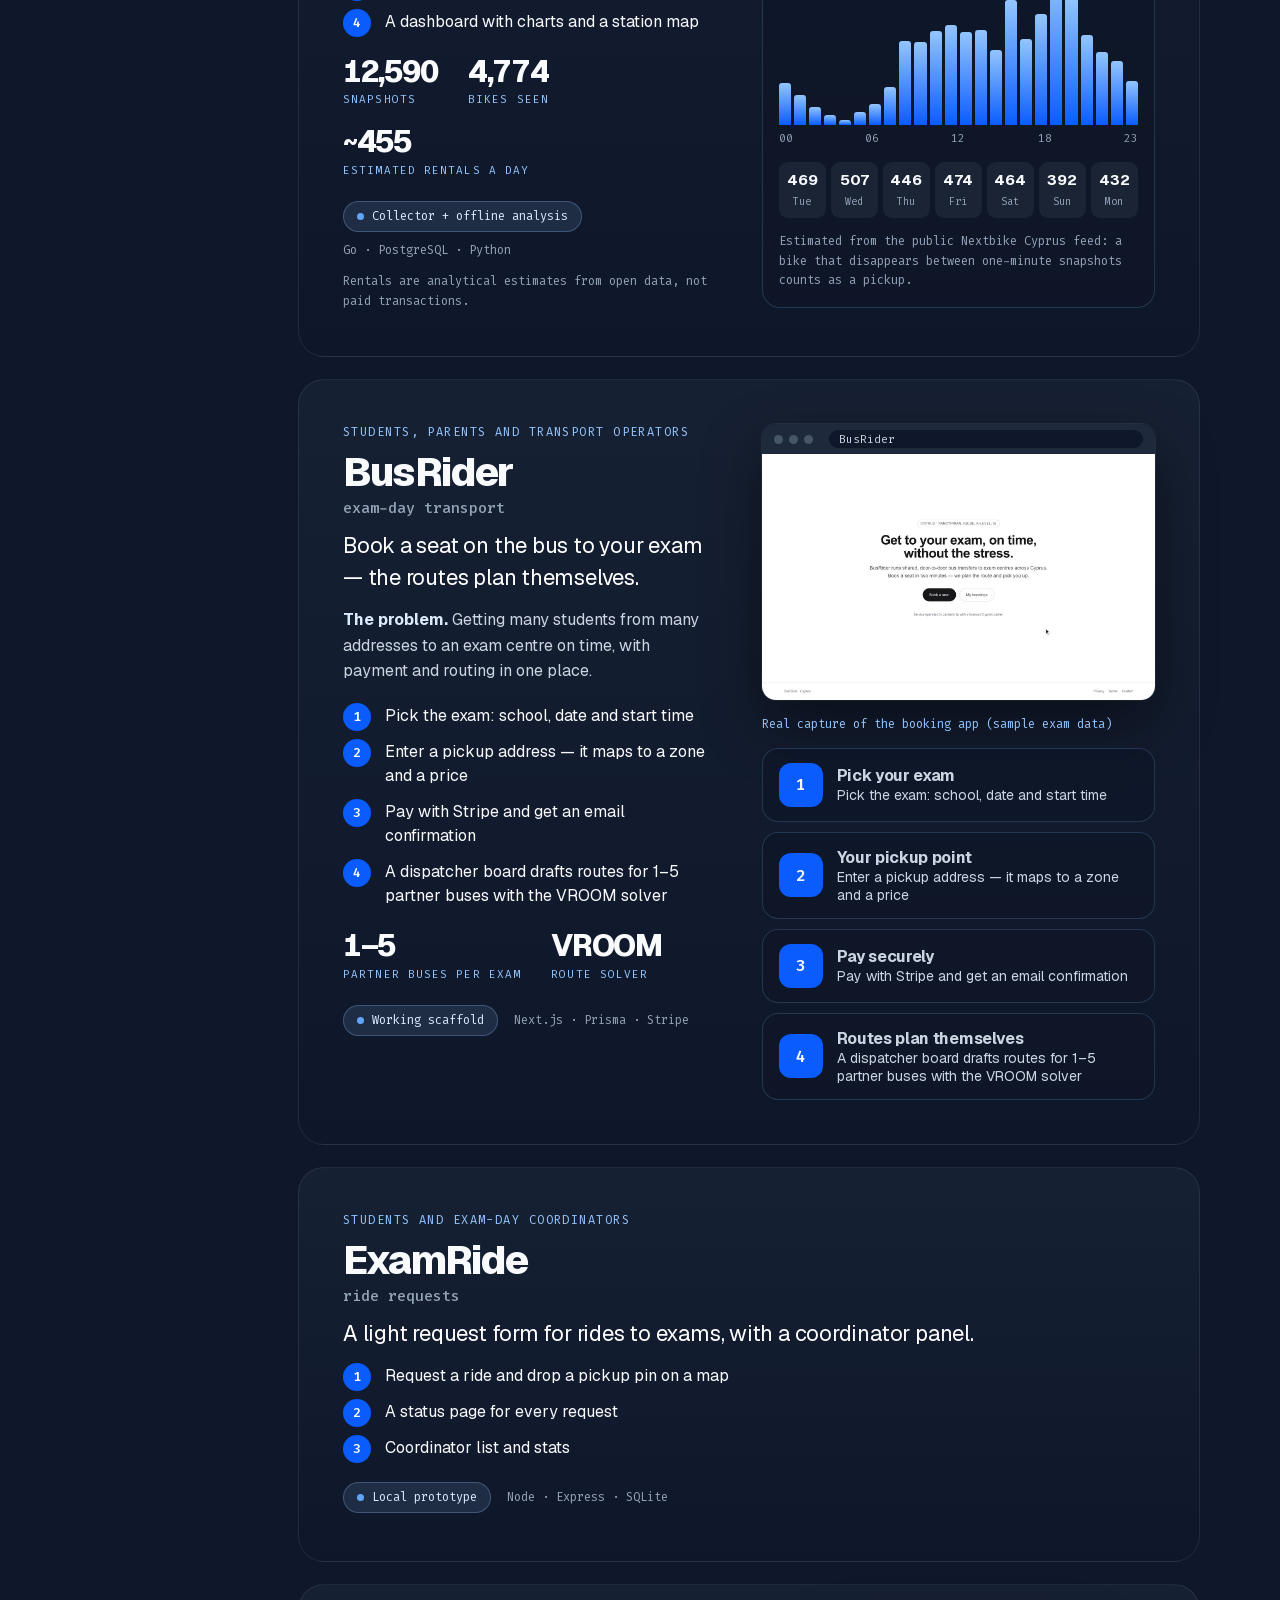
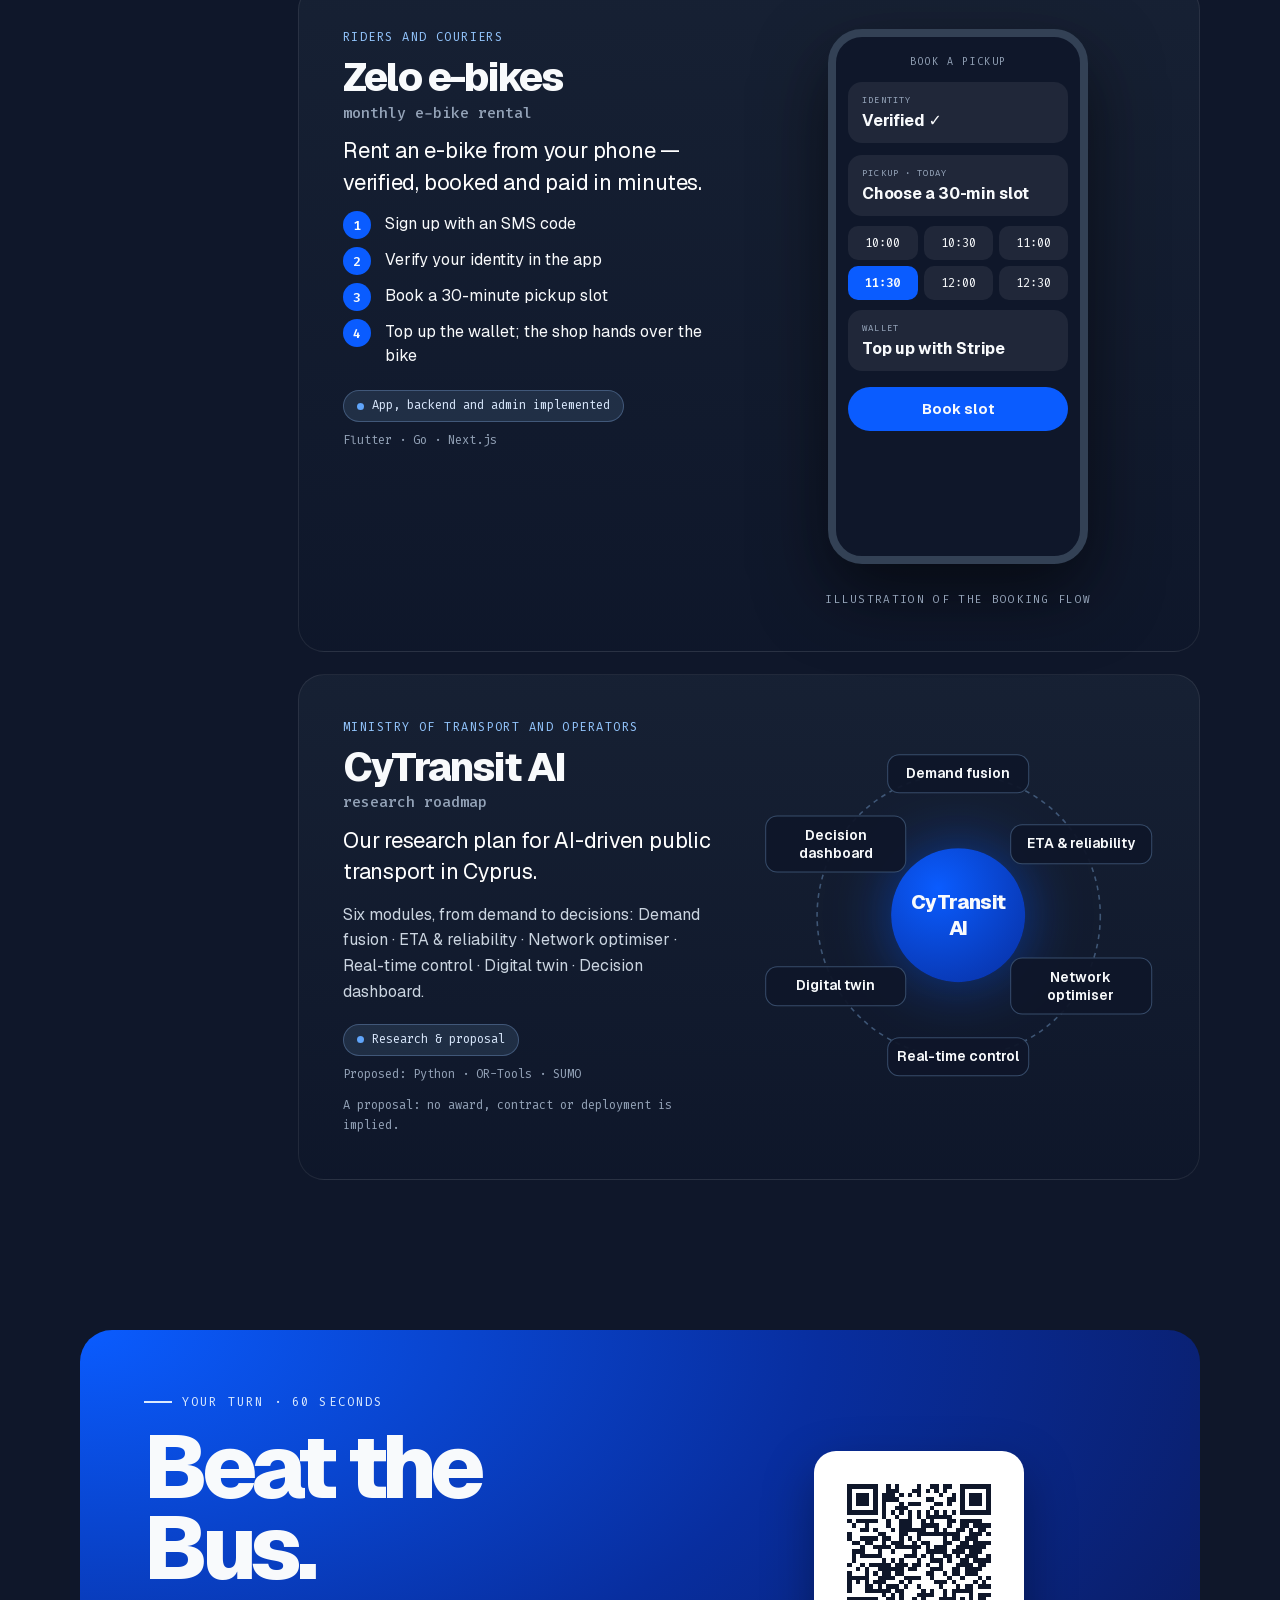
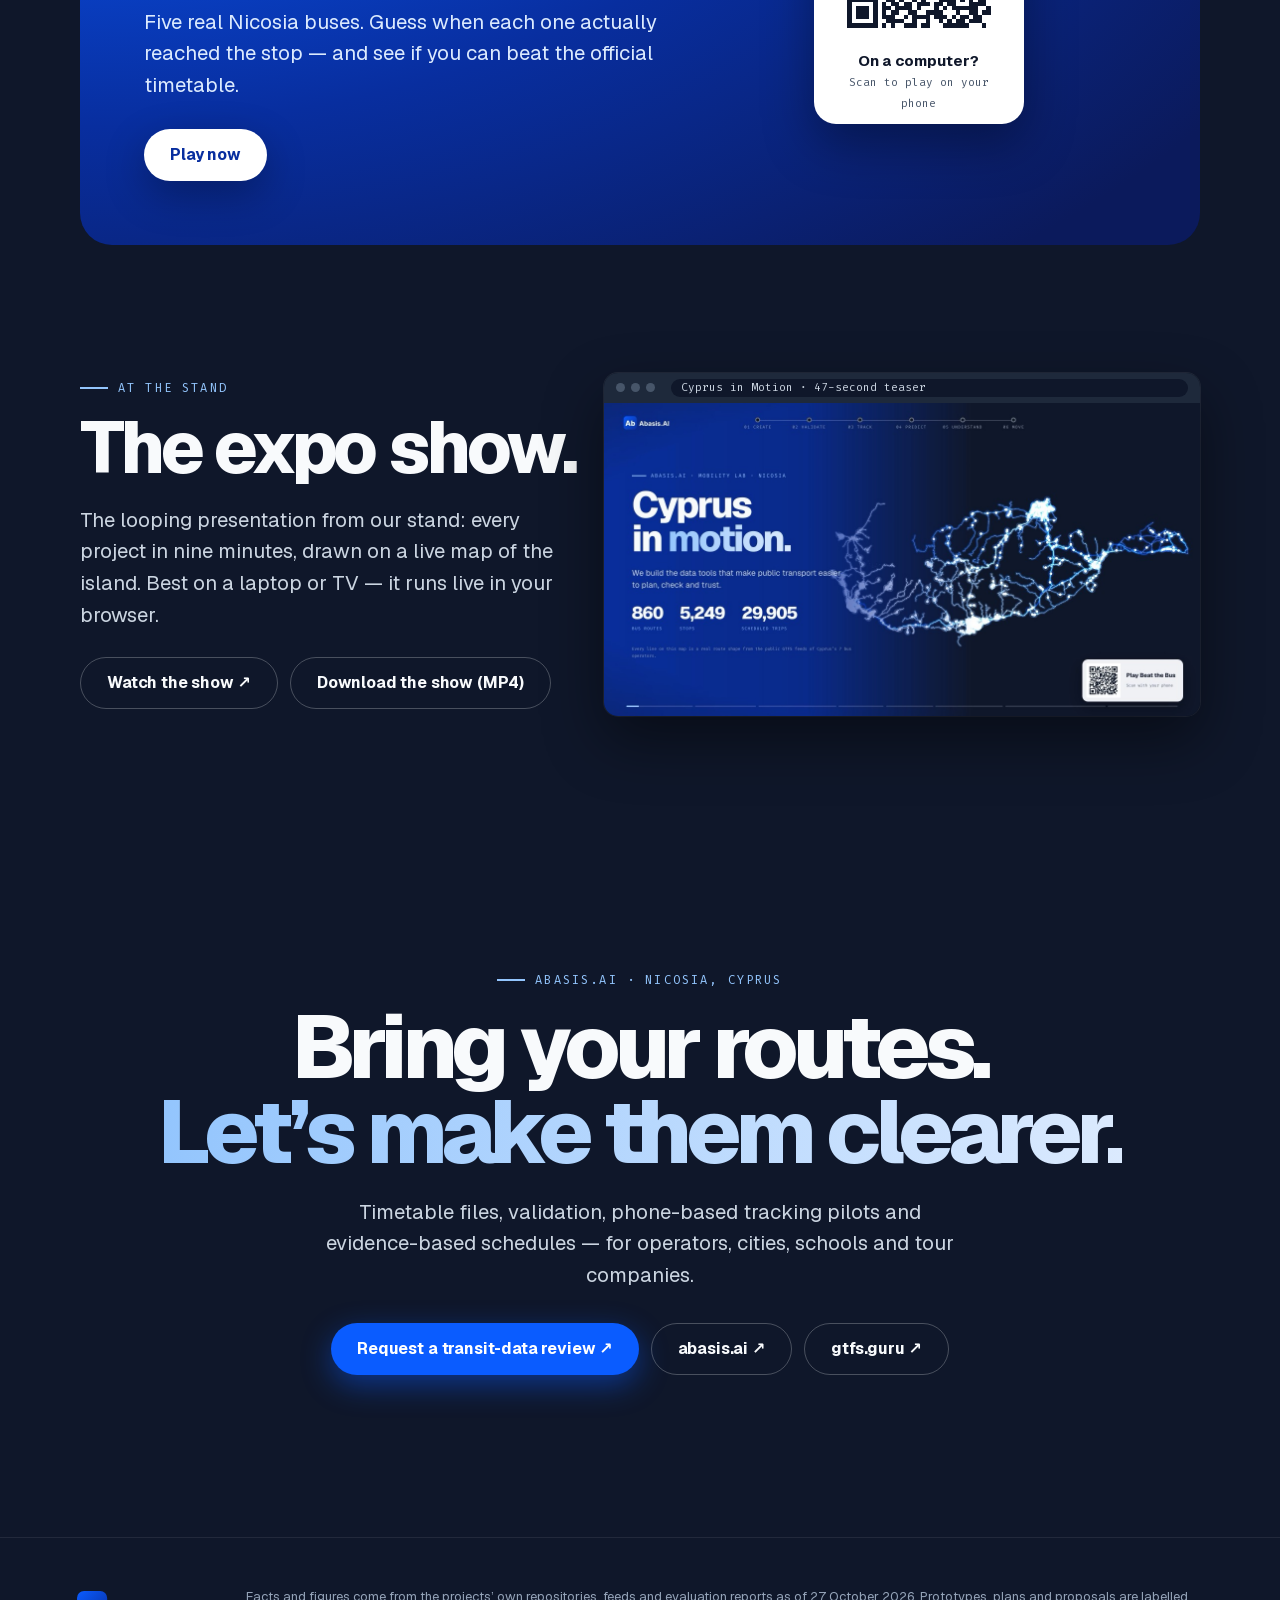
==== commit 08a70612: "Add the show teaser to the site; render in TV colour range; teaser script The site's expo-show block" ====
--- a/index.html
+++ b/index.html
@@ -305,10 +305,10 @@
     <div class="rv">
       <p class="kicker">At the stand</p>
       <h2 class="big">The expo show.</h2>
-      <p class="lede" style="margin-bottom:26px">The looping presentation from our stand: every project in nine minutes, drawn on a live map of the island. Opens full-screen in your browser.</p>
-      <a class="btn ghost" href="show/">Watch the show ↗</a>
-    </div>
-    <a class="frame rv" href="show/" aria-label="Open the expo show"><div class="bar"><i></i><i></i><i></i><span>Cyprus in Motion · expo show</span></div><img src="media/og.jpg" alt="A frame of the expo show: the Cyprus bus network map" loading="lazy"></a>
+      <p class="lede" style="margin-bottom:26px">The looping presentation from our stand: every project in nine minutes, drawn on a live map of the island. Best on a laptop or TV — it runs live in your browser.</p>
+      <div class="cta-row" style="margin-bottom:0"><a class="btn ghost" href="show/">Watch the show ↗</a><a class="btn ghost" href="https://github.com/abasis-ltd/cyprus-in-motion/releases/latest/download/cyprus-in-motion-show-1080p.mp4">Download the show (MP4)</a></div>
+    </div>
+    <a class="frame rv" href="show/" aria-label="Open the expo show"><div class="bar"><i></i><i></i><i></i><span>Cyprus in Motion · 47-second teaser</span></div><video src="media/teaser-sm.mp4" poster="media/og.jpg" muted loop playsinline preload="none" data-auto aria-label="Teaser of the expo show"></video></a>
   </div>
 </section>
 
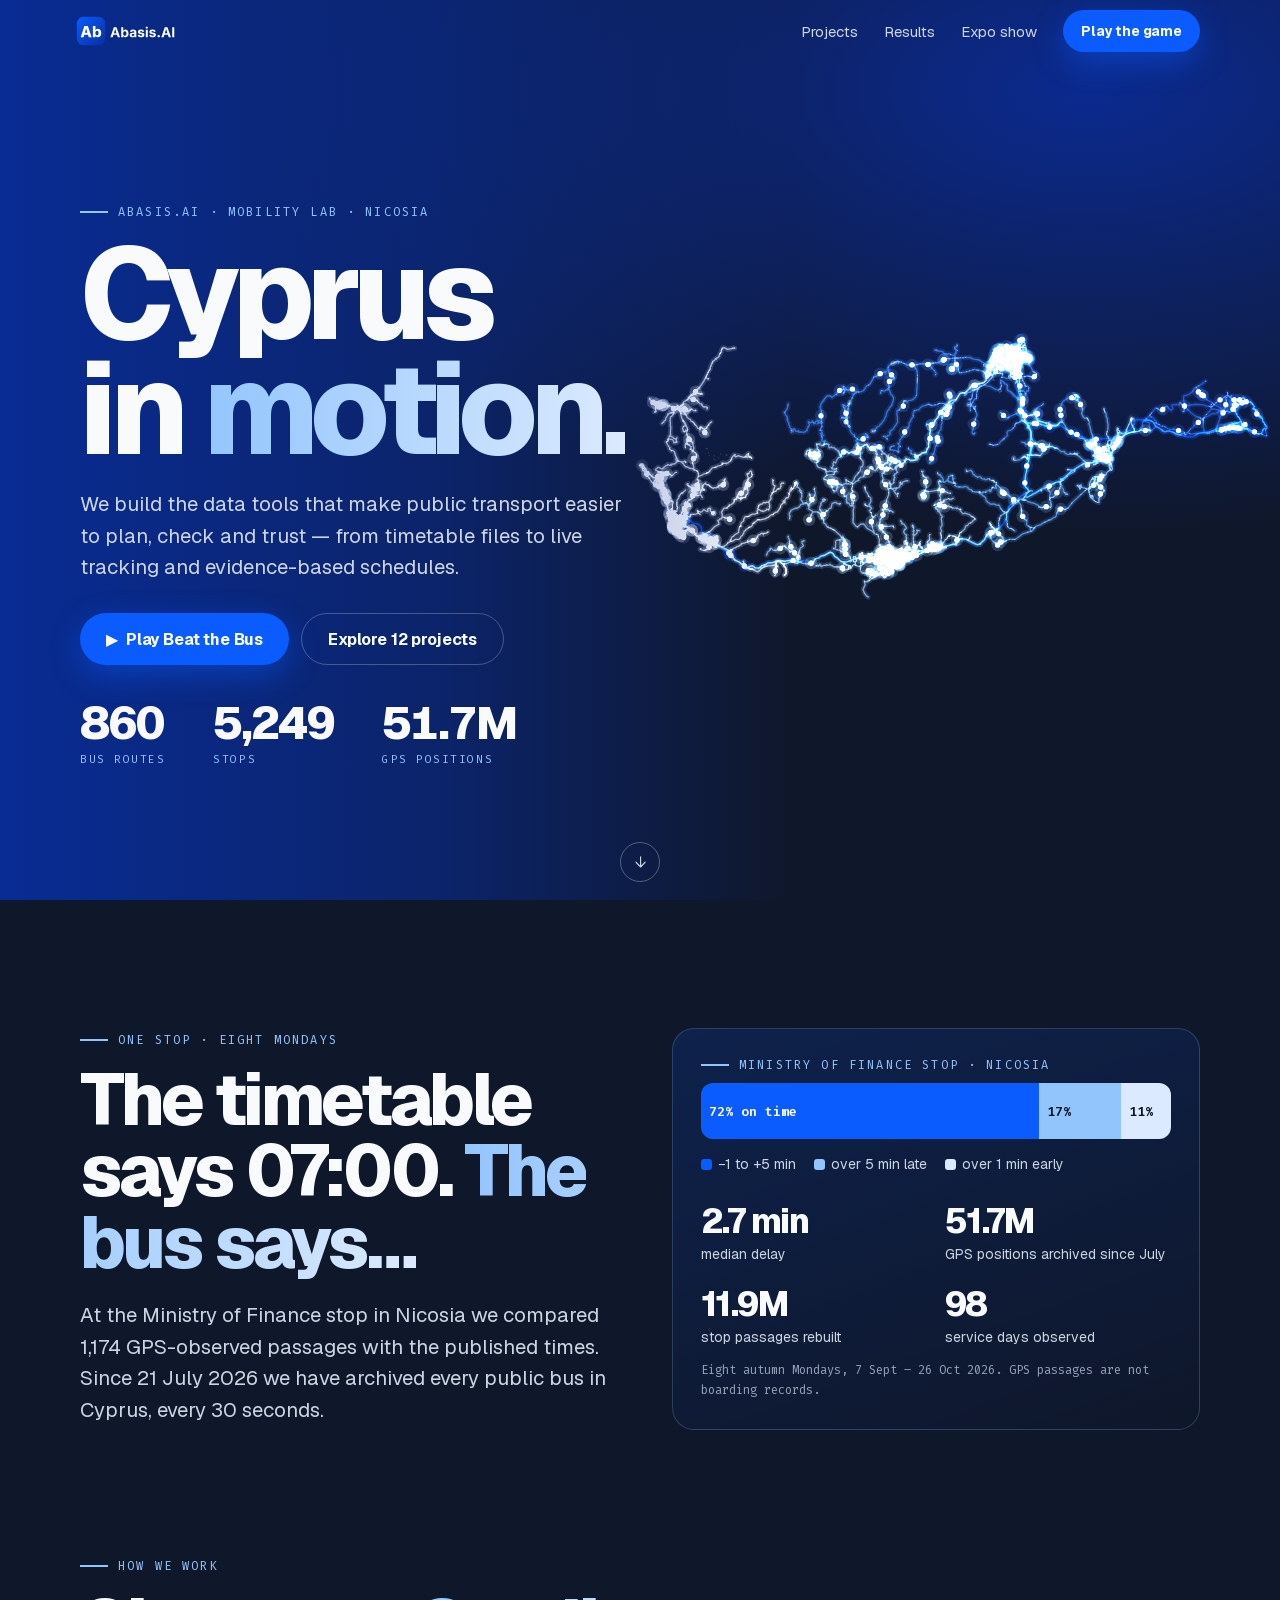
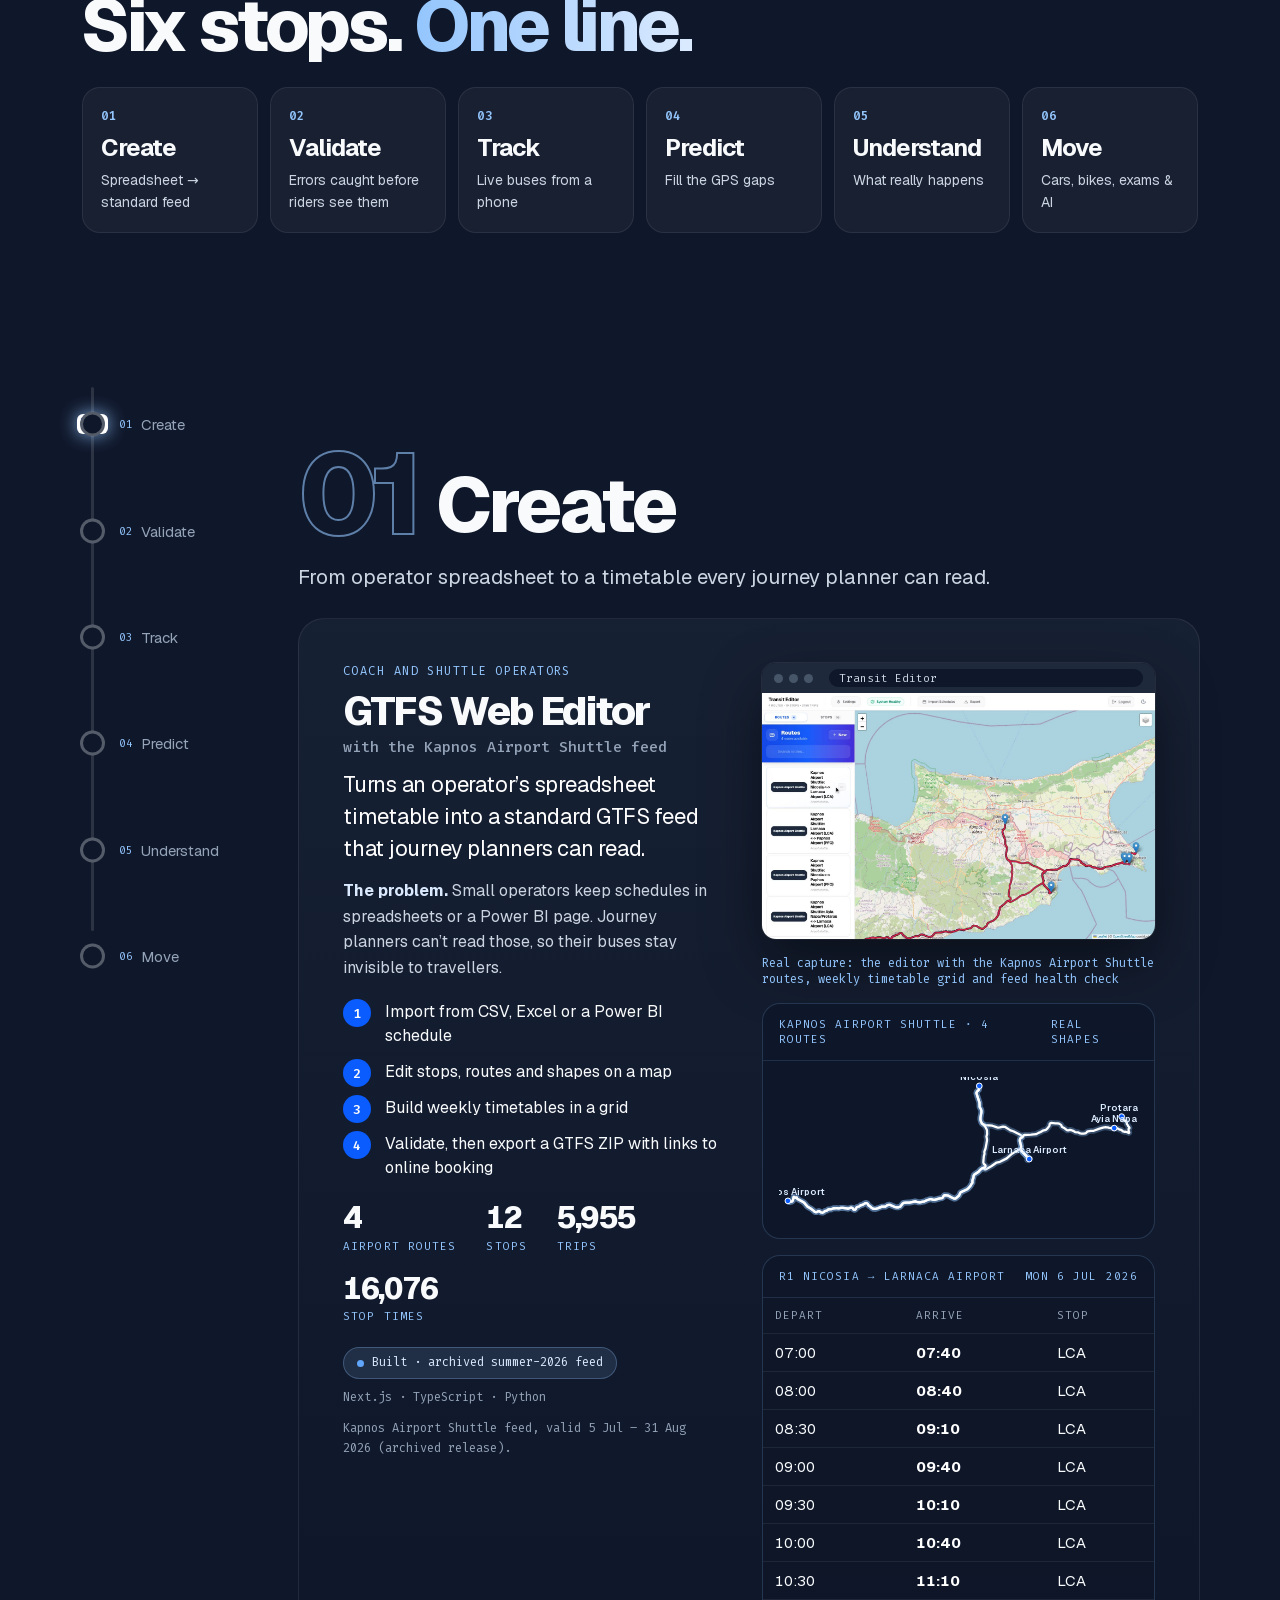
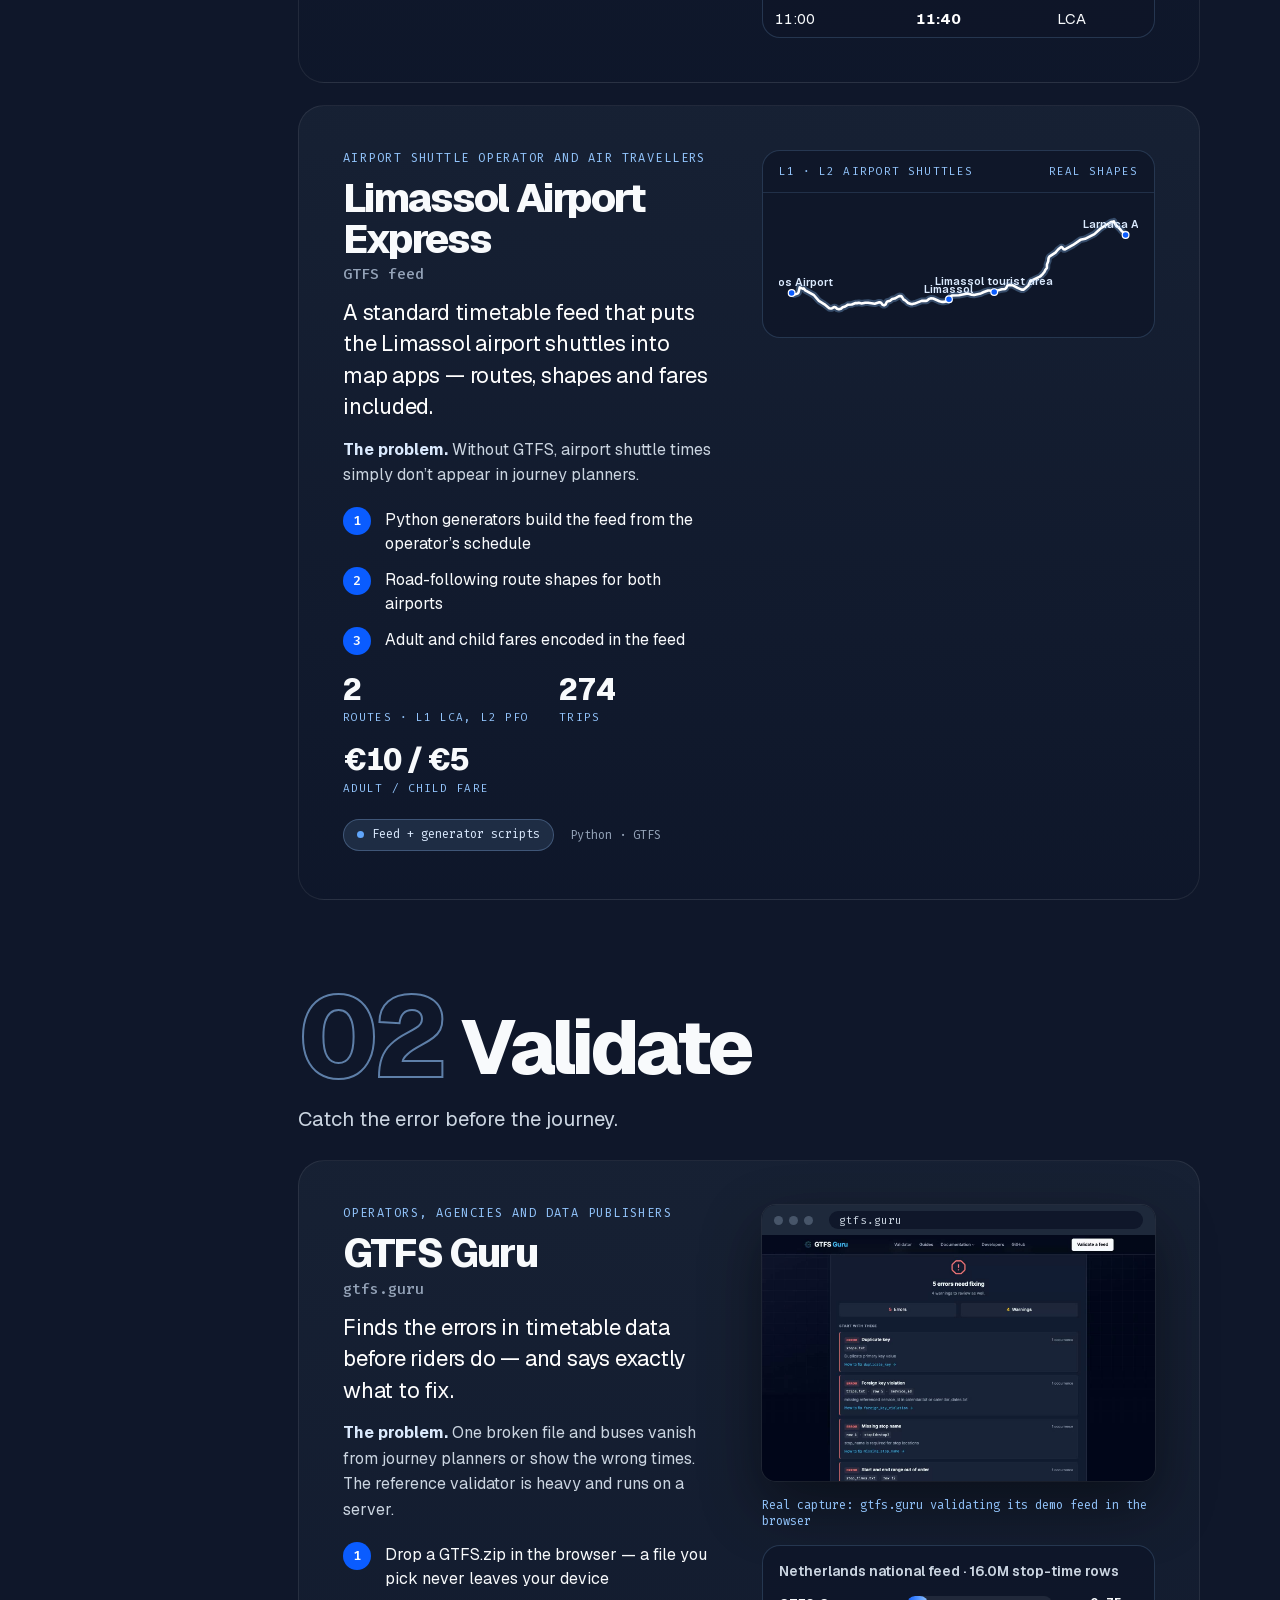
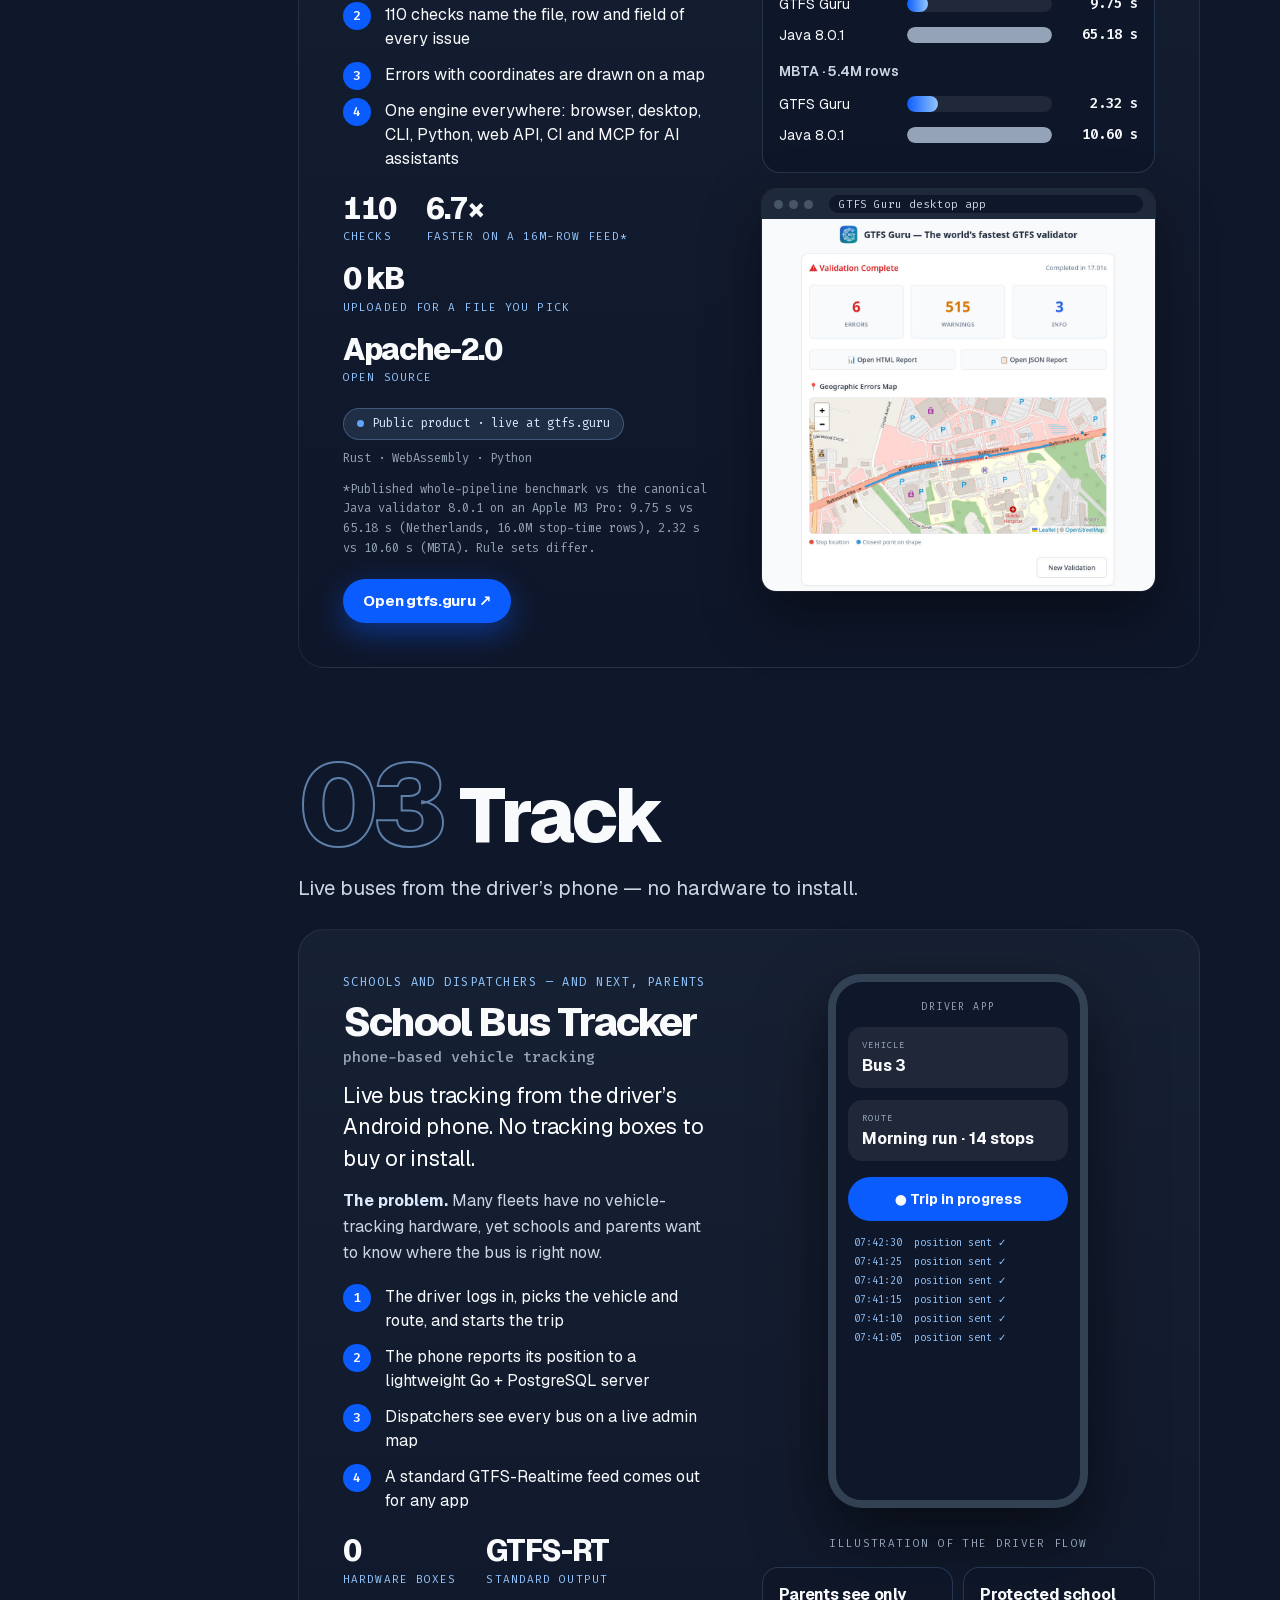
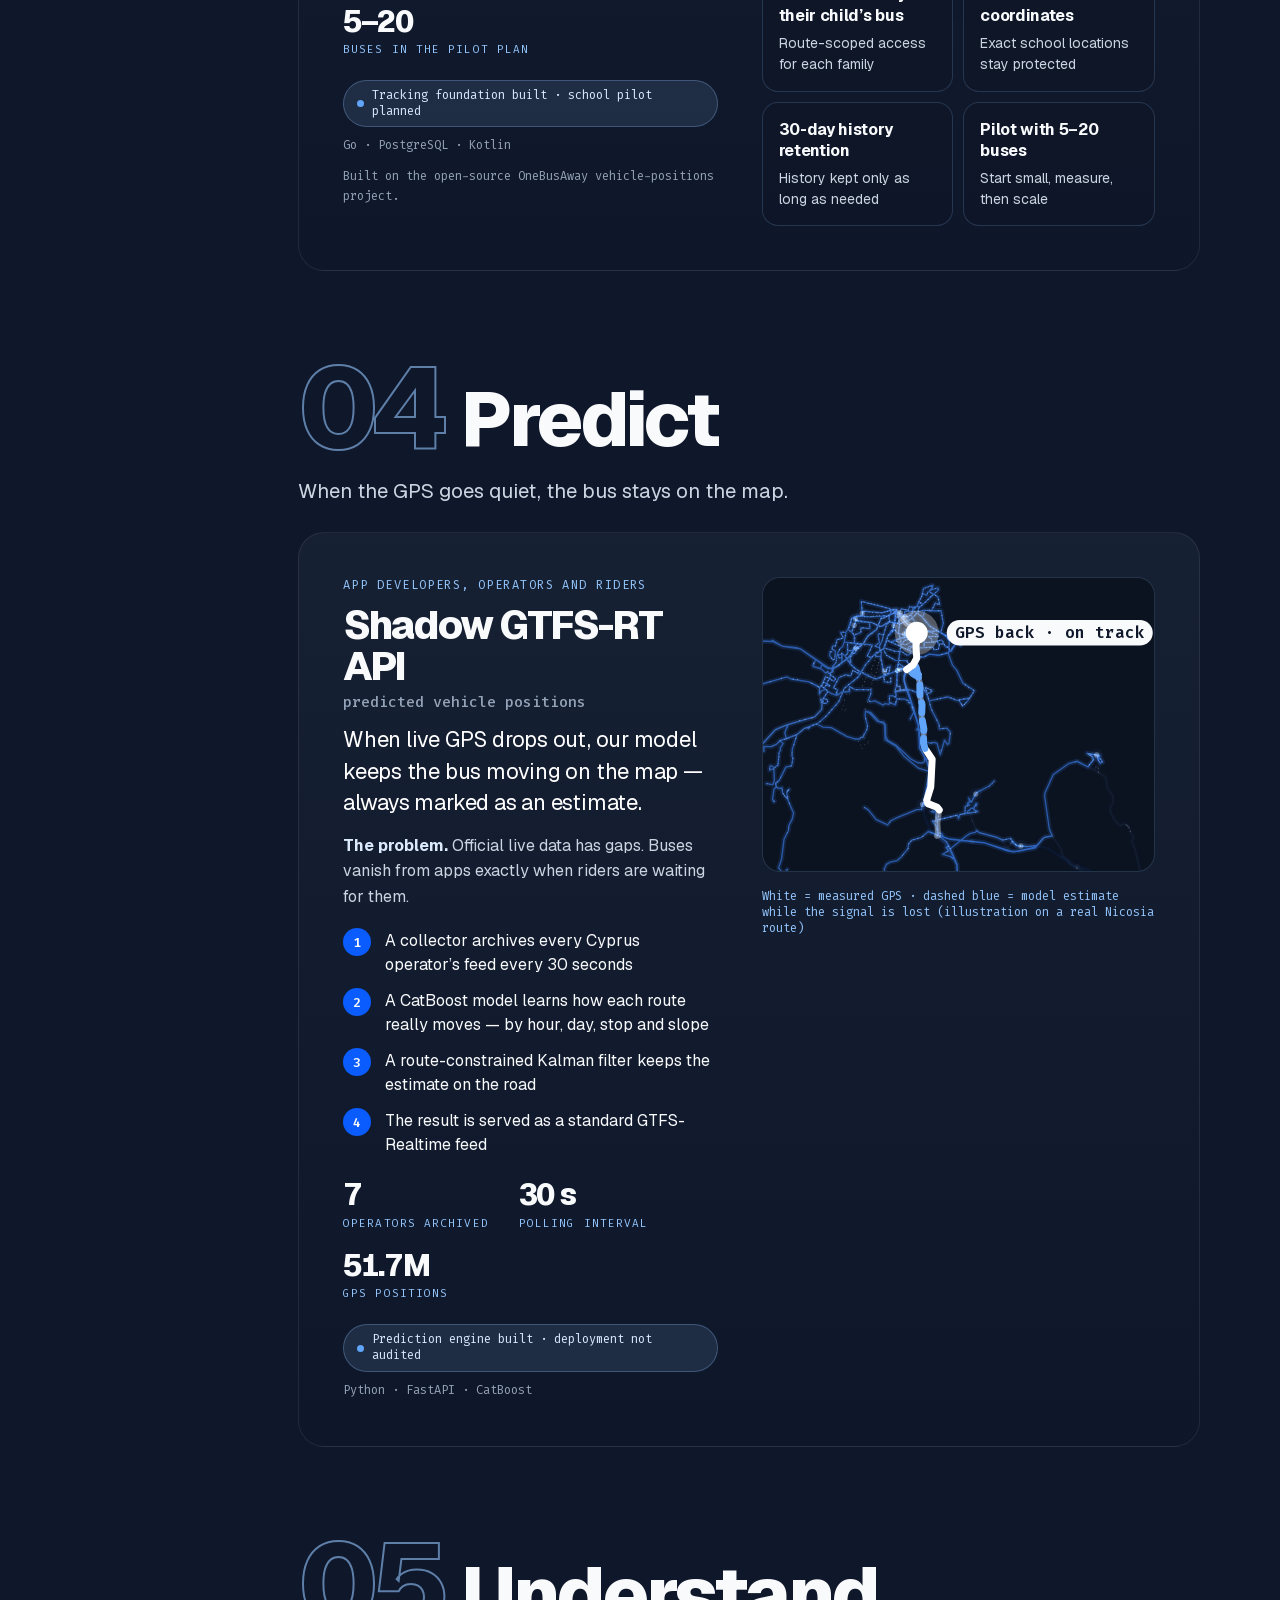
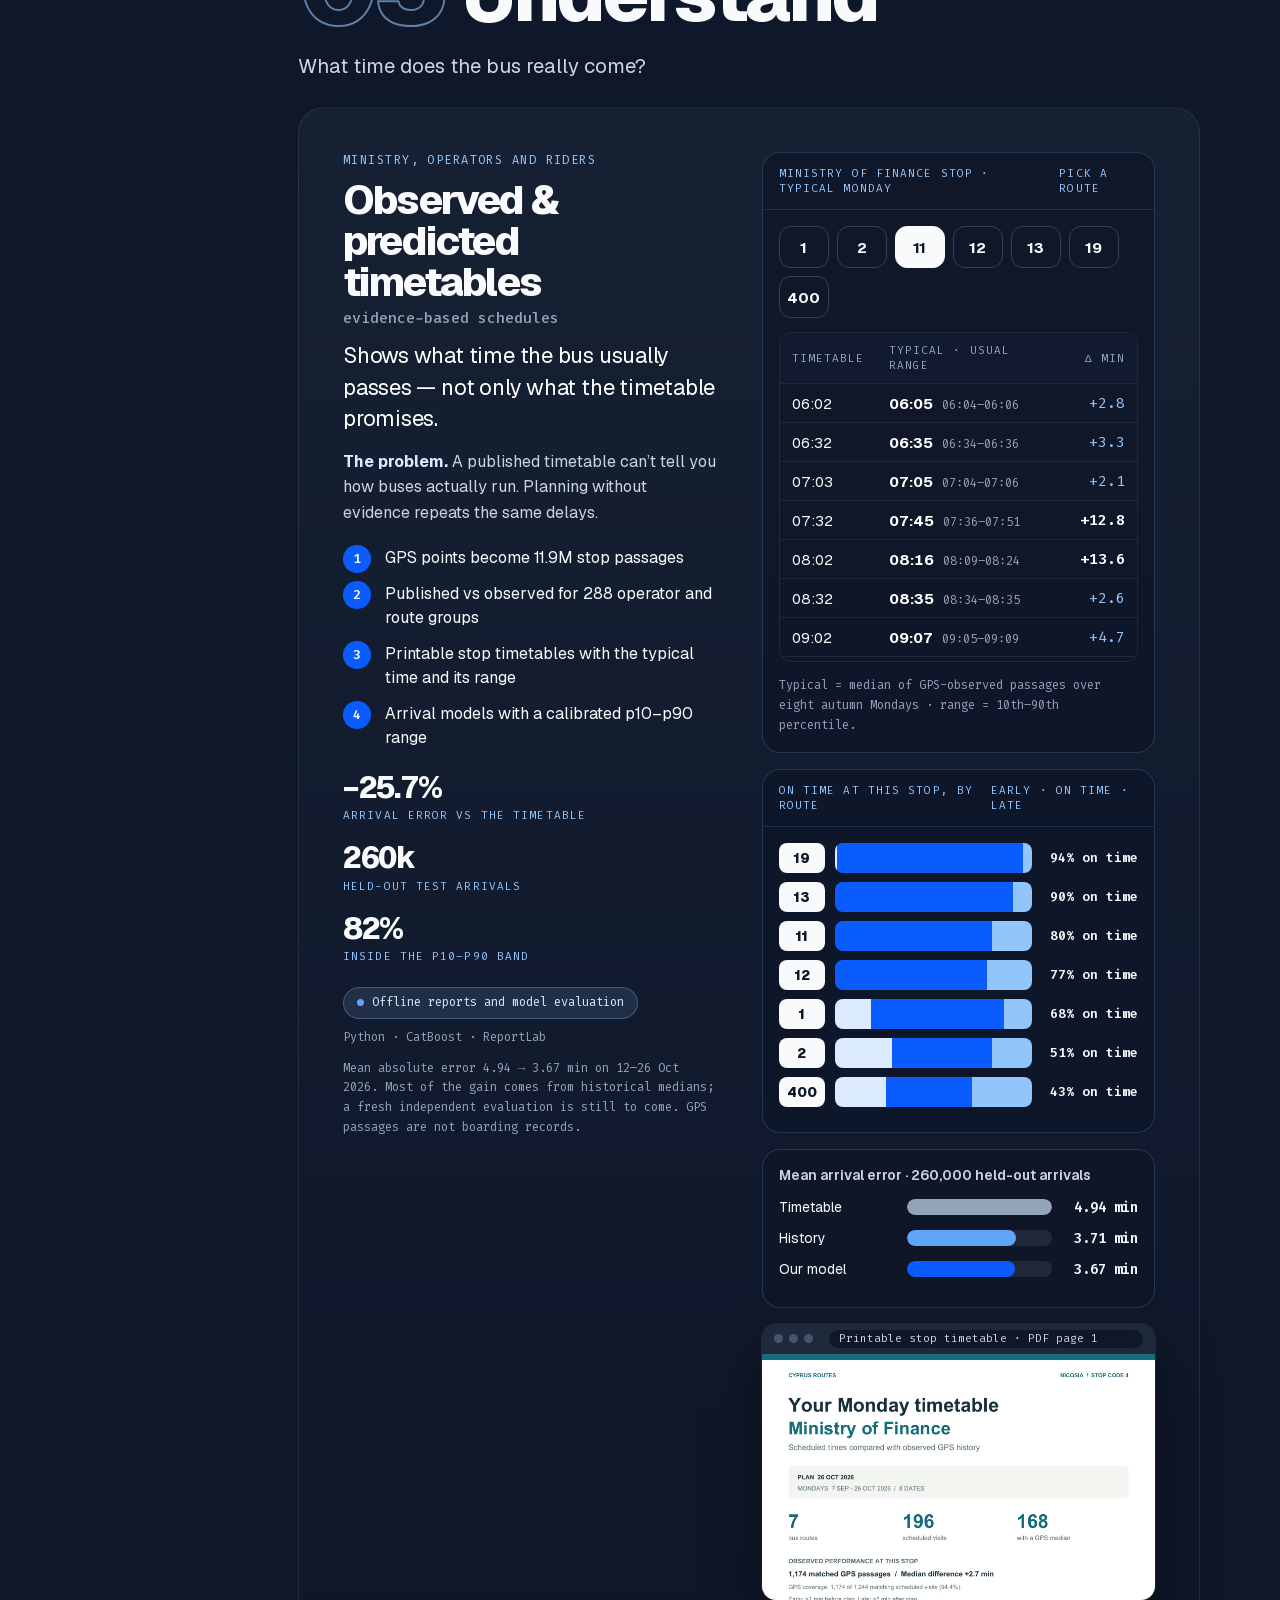
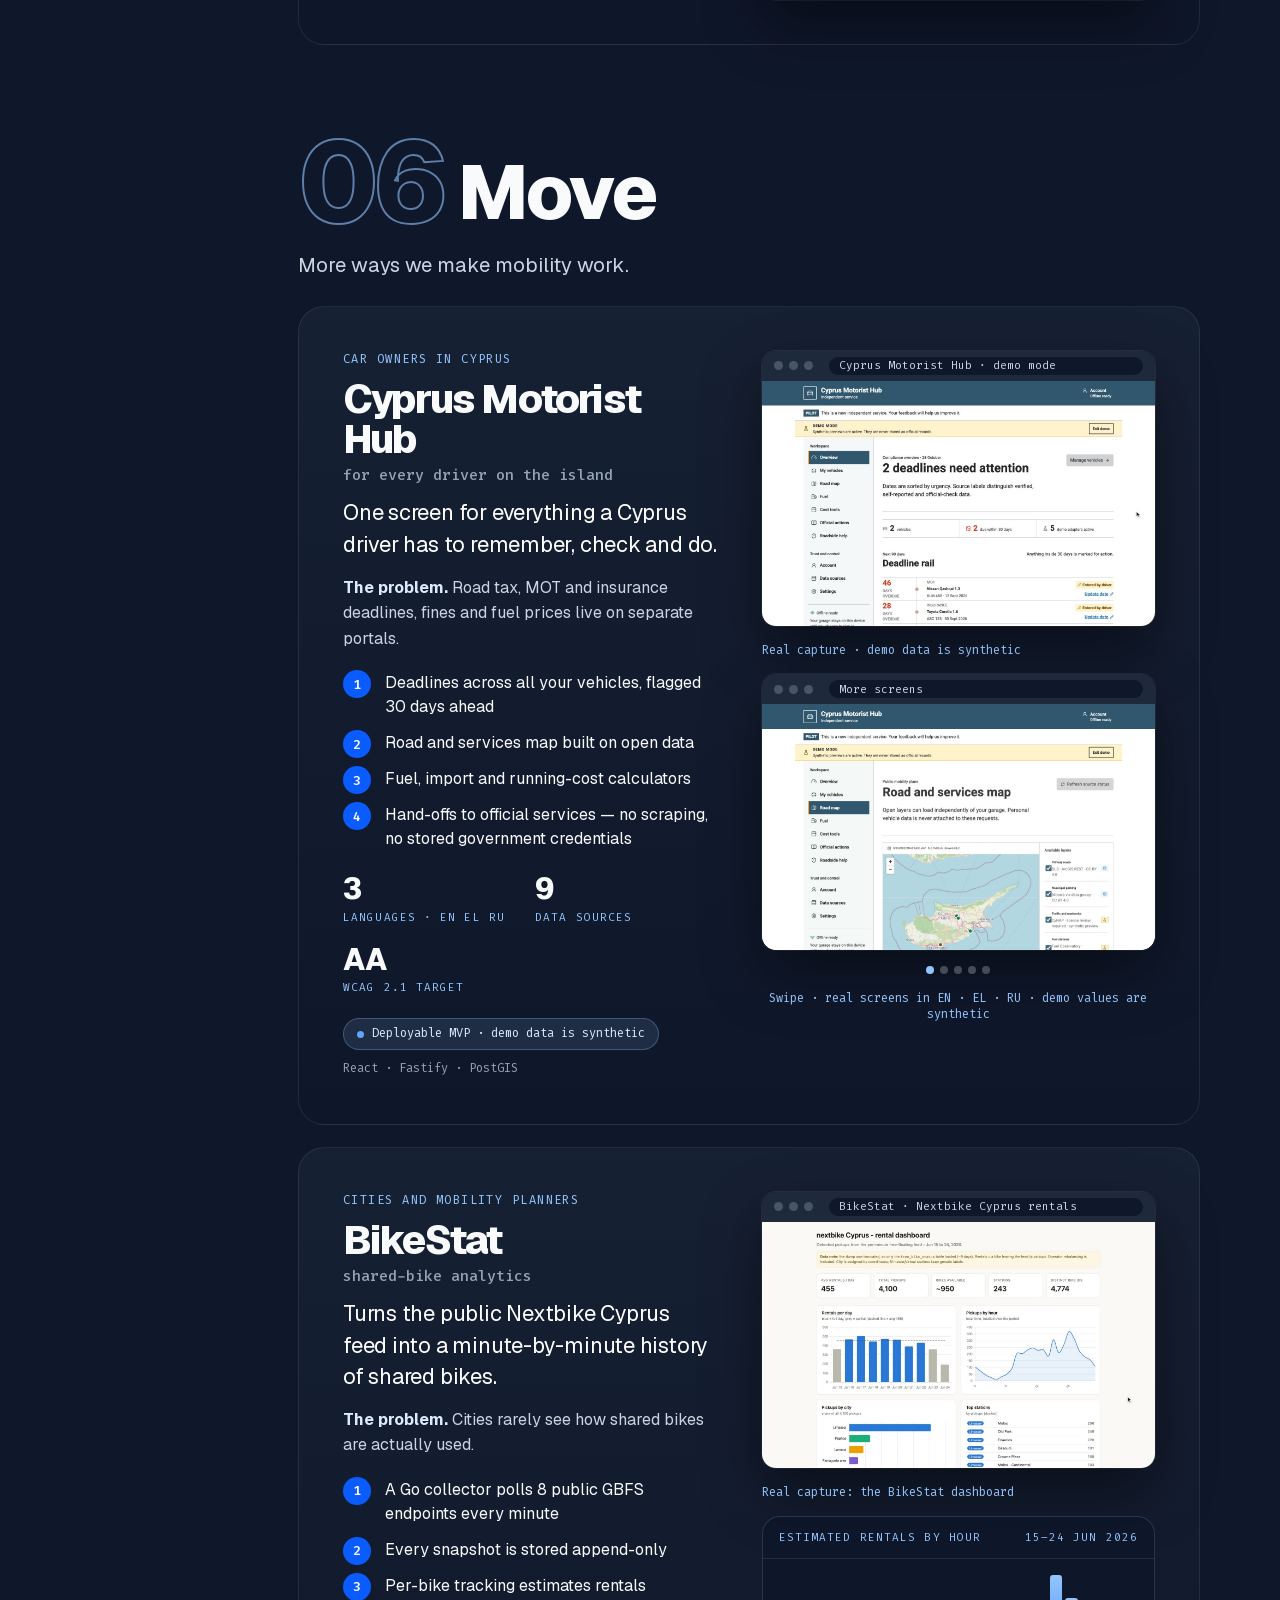
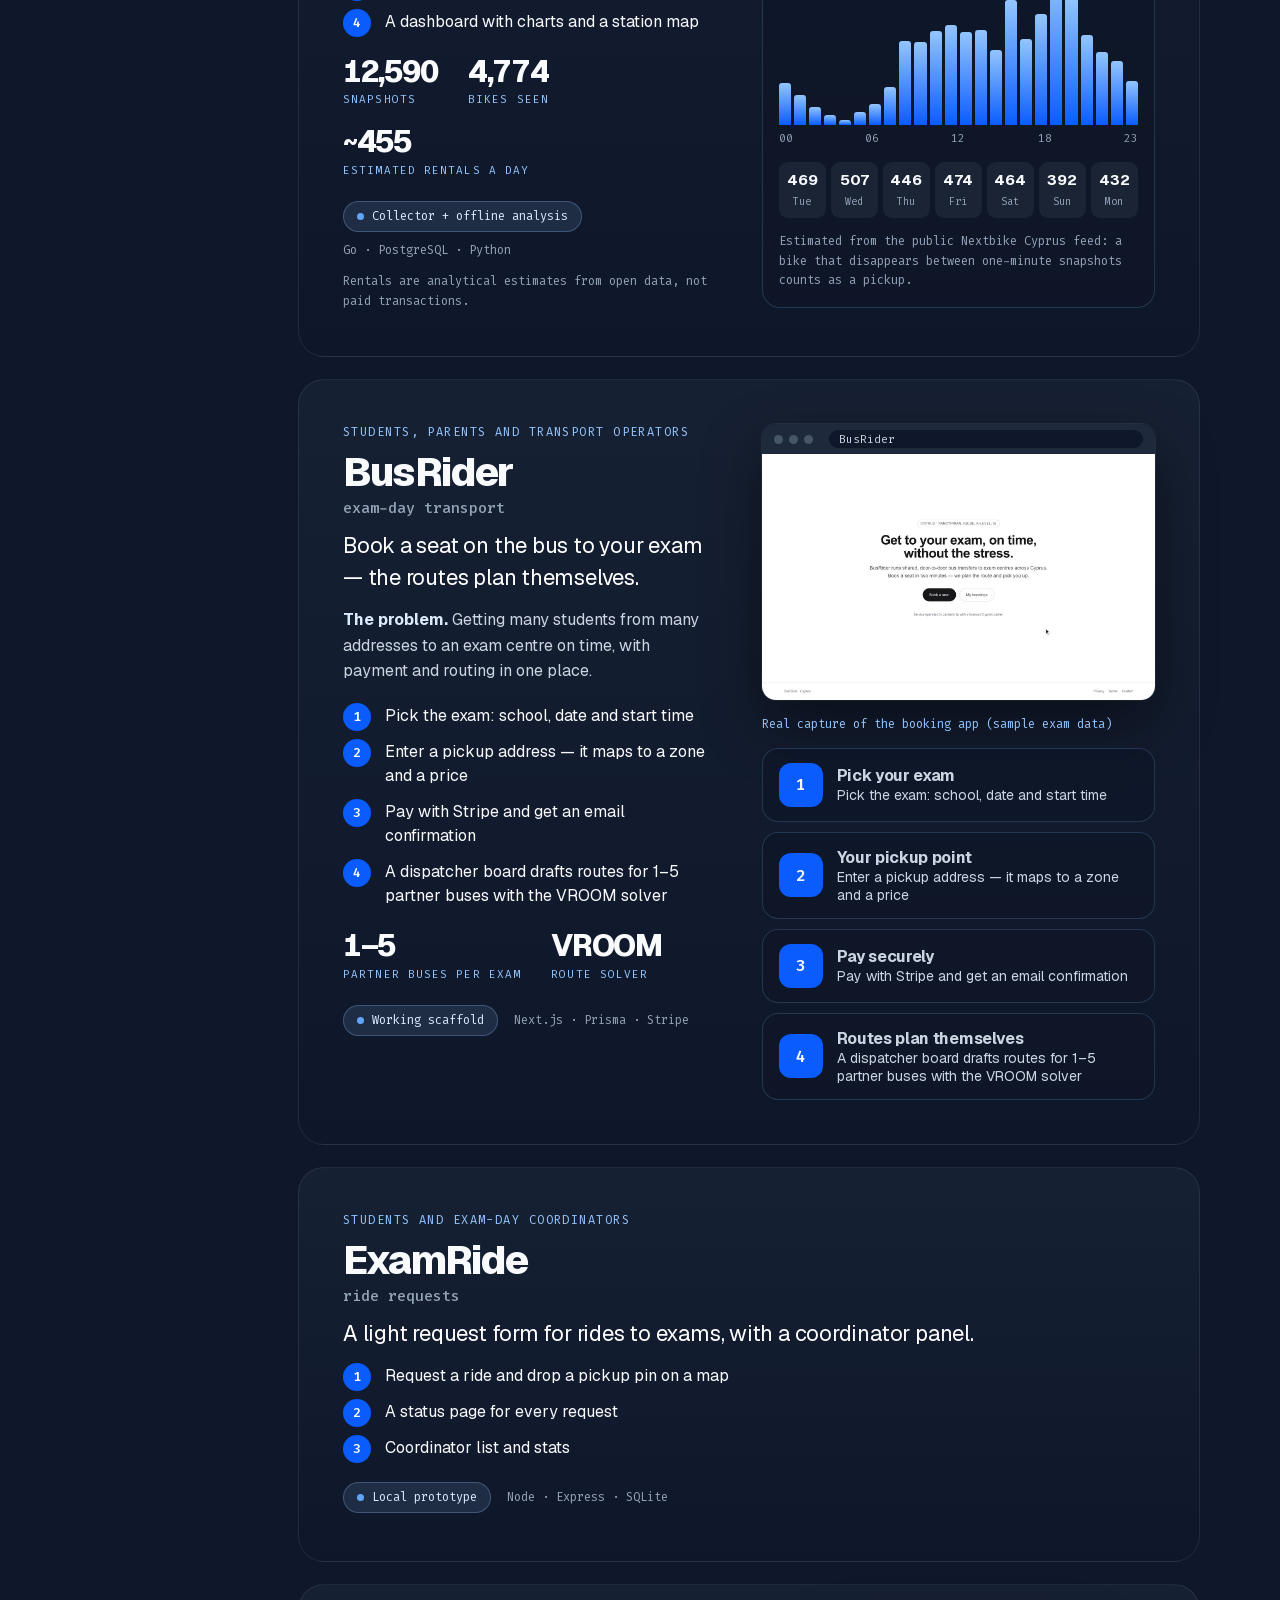
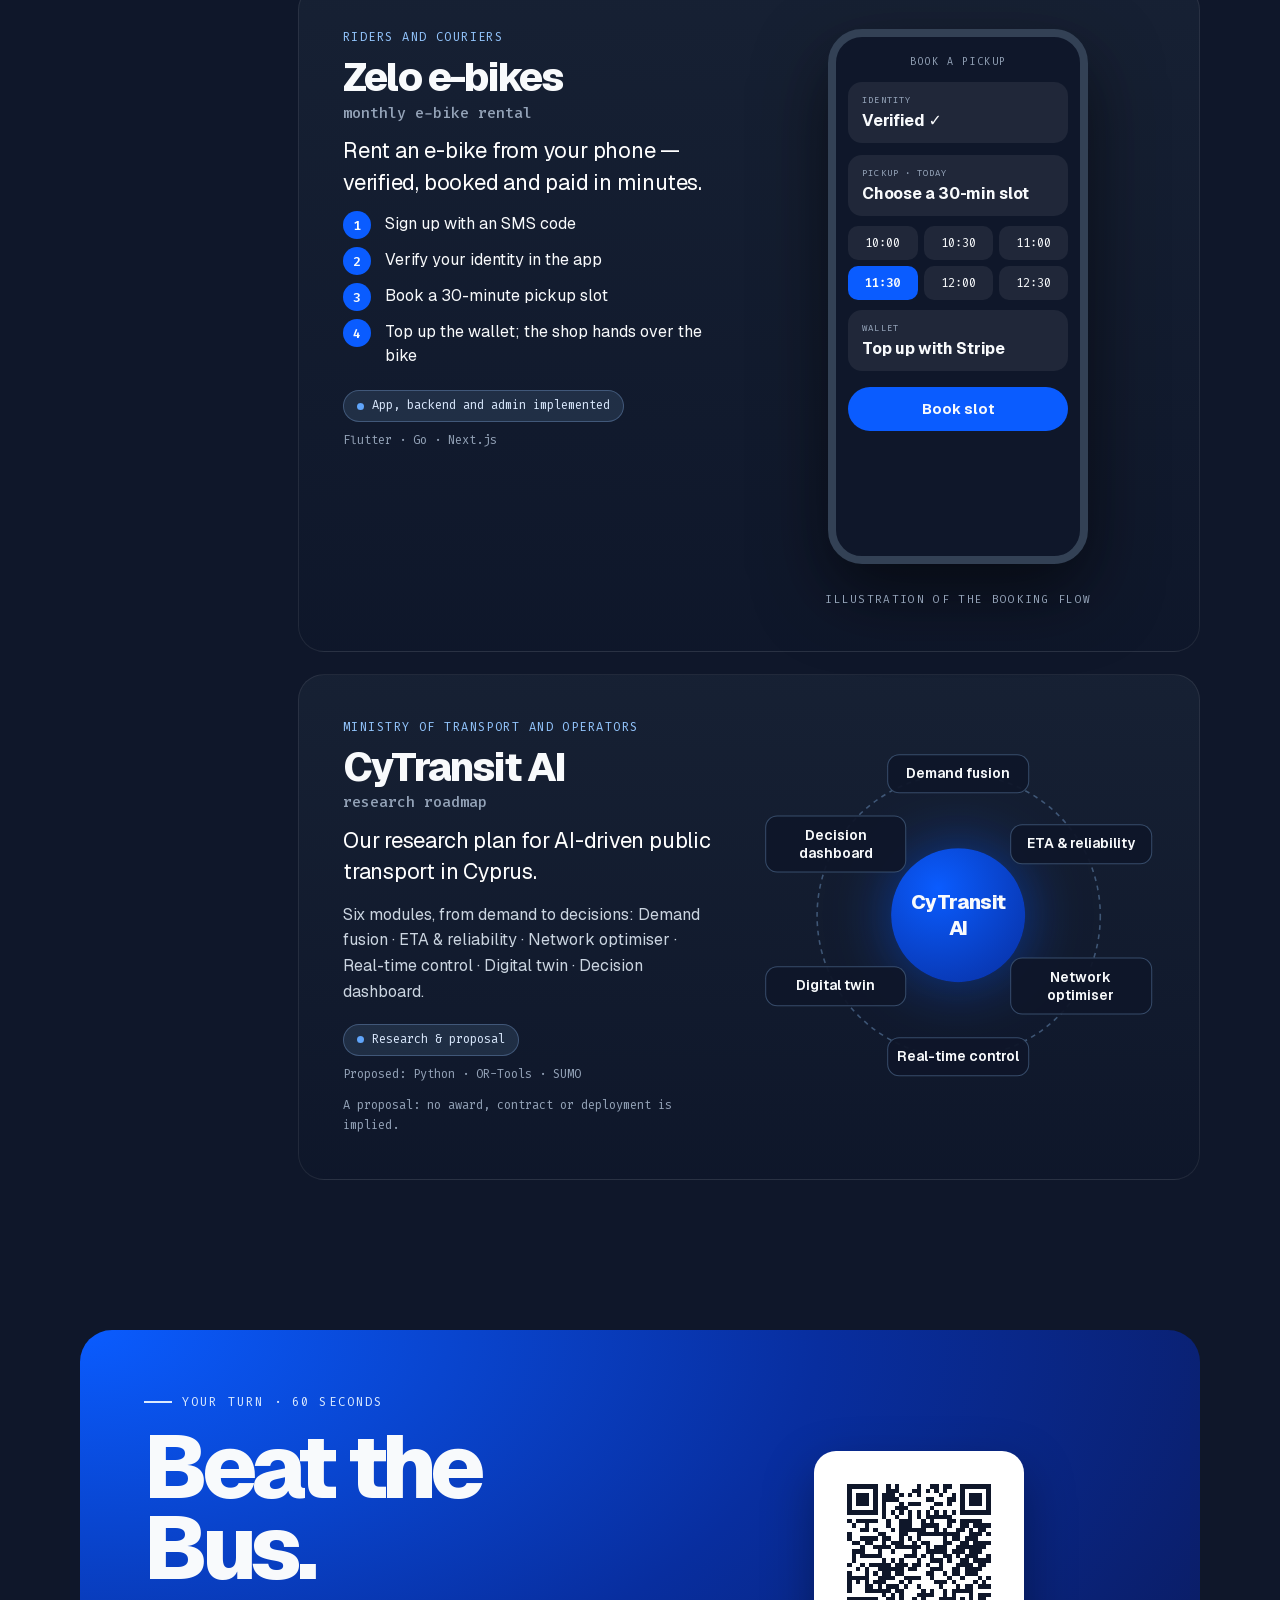
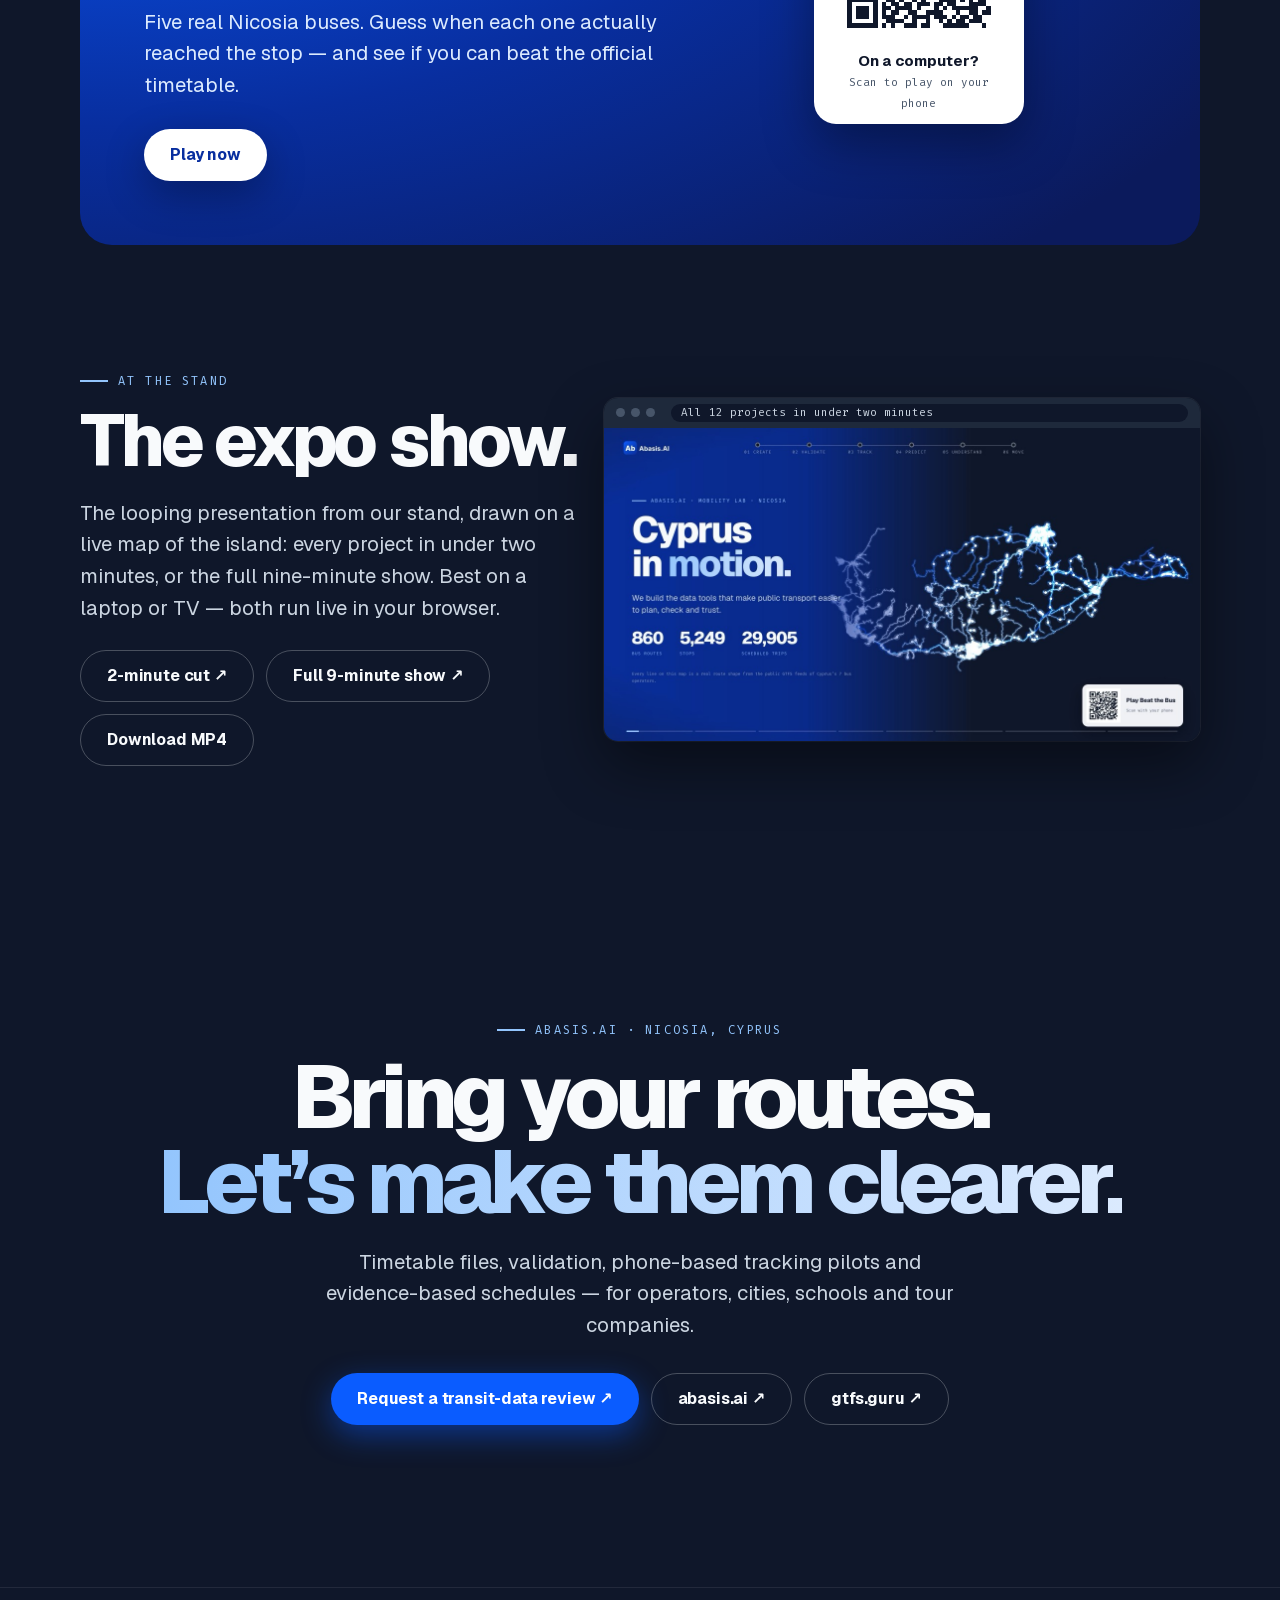
==== commit 6841008b: "Add a 1:47 cut with every project (show/?cut=short) The show engine gains a second timeline: an open" ====
--- a/index.html
+++ b/index.html
@@ -305,10 +305,10 @@
     <div class="rv">
       <p class="kicker">At the stand</p>
       <h2 class="big">The expo show.</h2>
-      <p class="lede" style="margin-bottom:26px">The looping presentation from our stand: every project in nine minutes, drawn on a live map of the island. Best on a laptop or TV — it runs live in your browser.</p>
-      <div class="cta-row" style="margin-bottom:0"><a class="btn ghost" href="show/">Watch the show ↗</a><a class="btn ghost" href="https://github.com/abasis-ltd/cyprus-in-motion/releases/latest/download/cyprus-in-motion-show-1080p.mp4">Download the show (MP4)</a></div>
-    </div>
-    <a class="frame rv" href="show/" aria-label="Open the expo show"><div class="bar"><i></i><i></i><i></i><span>Cyprus in Motion · 47-second teaser</span></div><video src="media/teaser-sm.mp4" poster="media/og.jpg" muted loop playsinline preload="none" data-auto aria-label="Teaser of the expo show"></video></a>
+      <p class="lede" style="margin-bottom:26px">The looping presentation from our stand, drawn on a live map of the island: every project in under two minutes, or the full nine-minute show. Best on a laptop or TV — both run live in your browser.</p>
+      <div class="cta-row" style="margin-bottom:0"><a class="btn ghost" href="show/?cut=short">2-minute cut ↗</a><a class="btn ghost" href="show/">Full 9-minute show ↗</a><a class="btn ghost" href="https://github.com/abasis-ltd/cyprus-in-motion/releases/latest/download/cyprus-in-motion-all-projects-1080p.mp4">Download MP4</a></div>
+    </div>
+    <a class="frame rv" href="show/" aria-label="Open the expo show"><div class="bar"><i></i><i></i><i></i><span>All 12 projects in under two minutes</span></div><video src="media/all-projects-sm.mp4" poster="media/og.jpg" muted loop playsinline preload="none" data-auto aria-label="Every project in under two minutes"></video></a>
   </div>
 </section>
 
